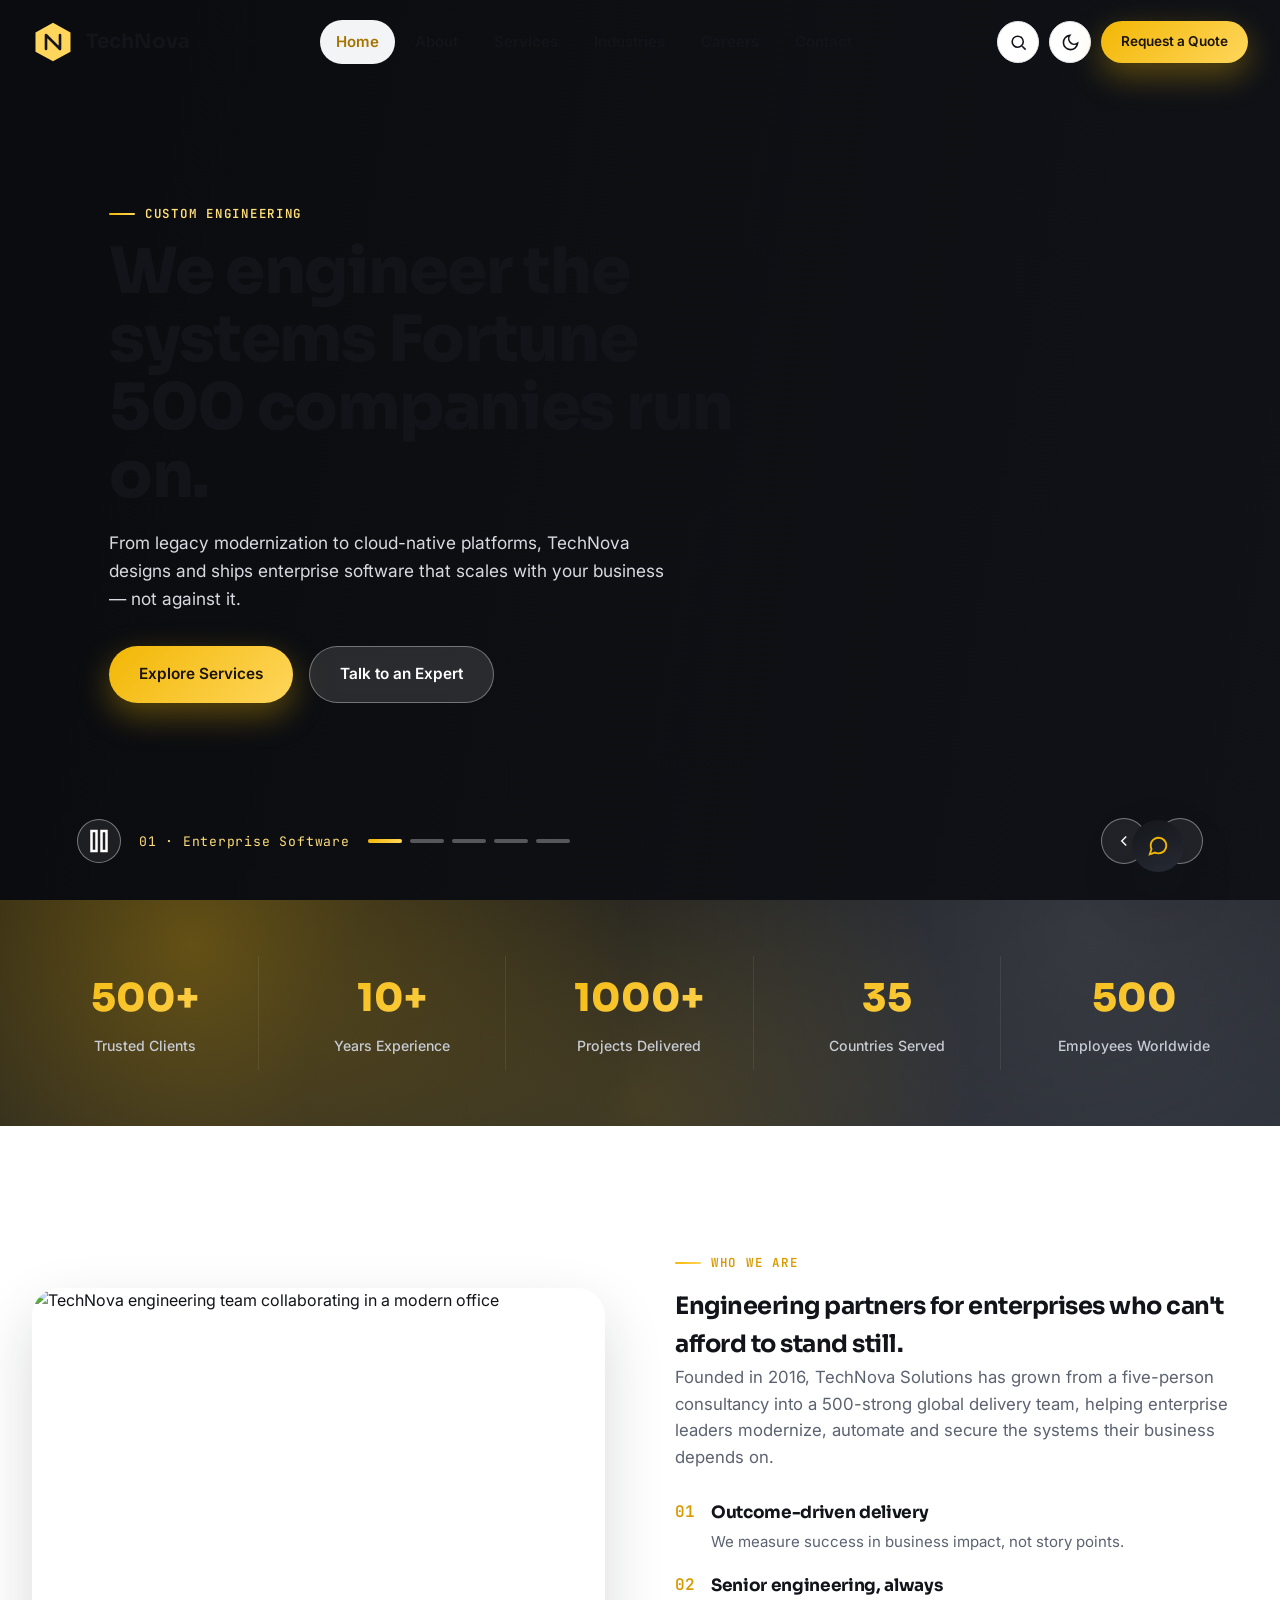
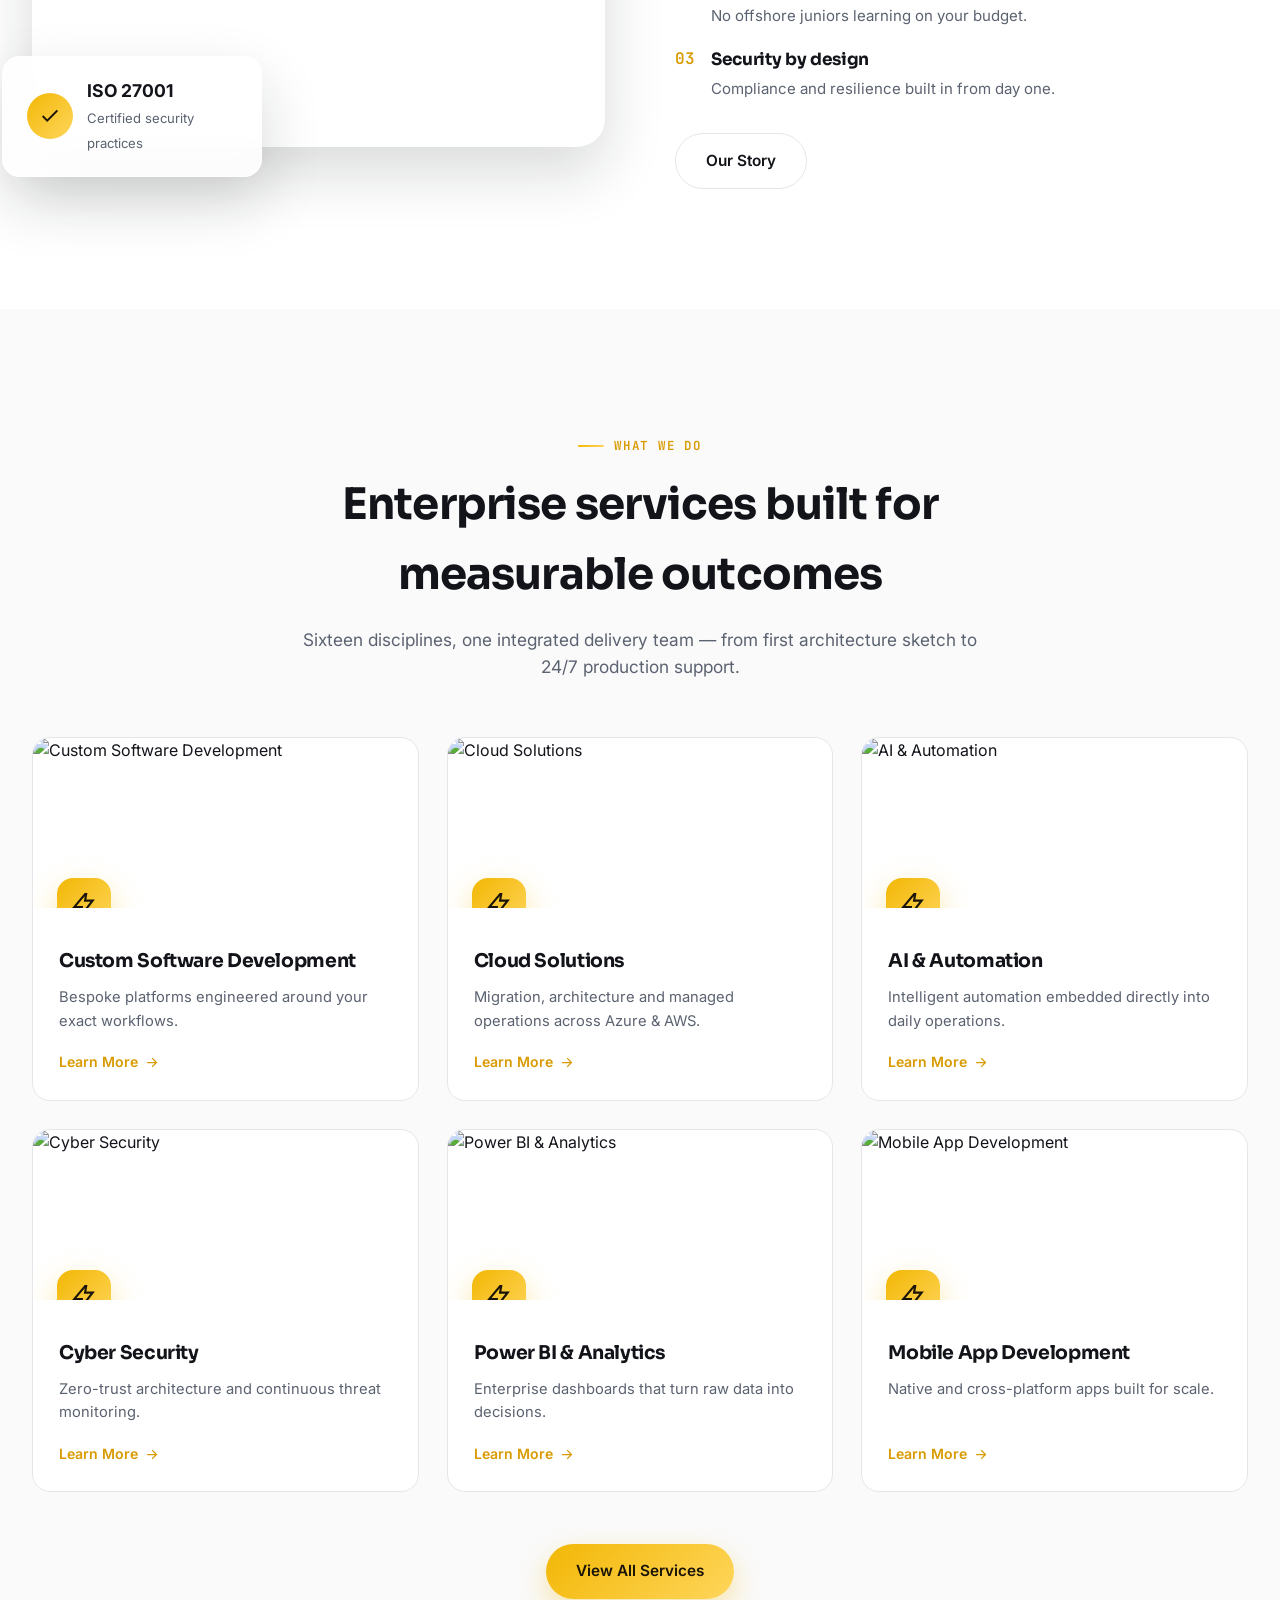
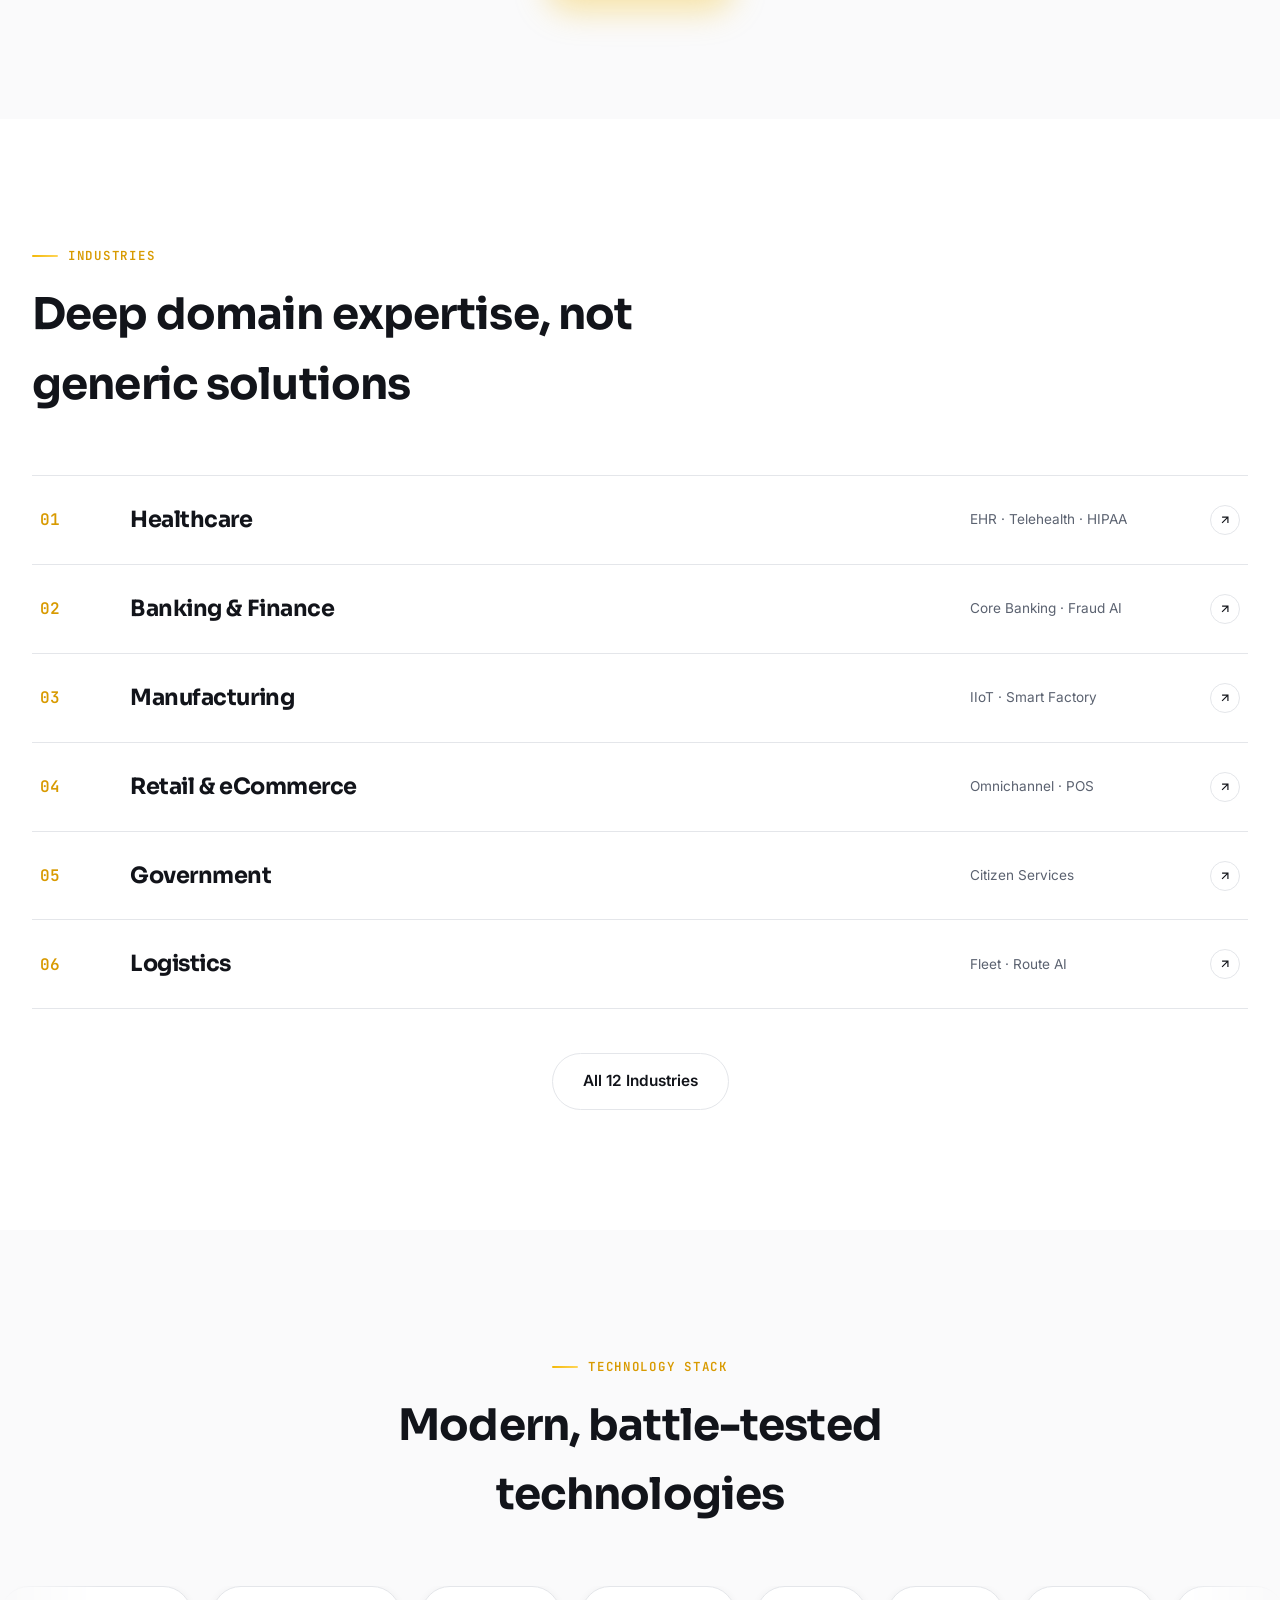
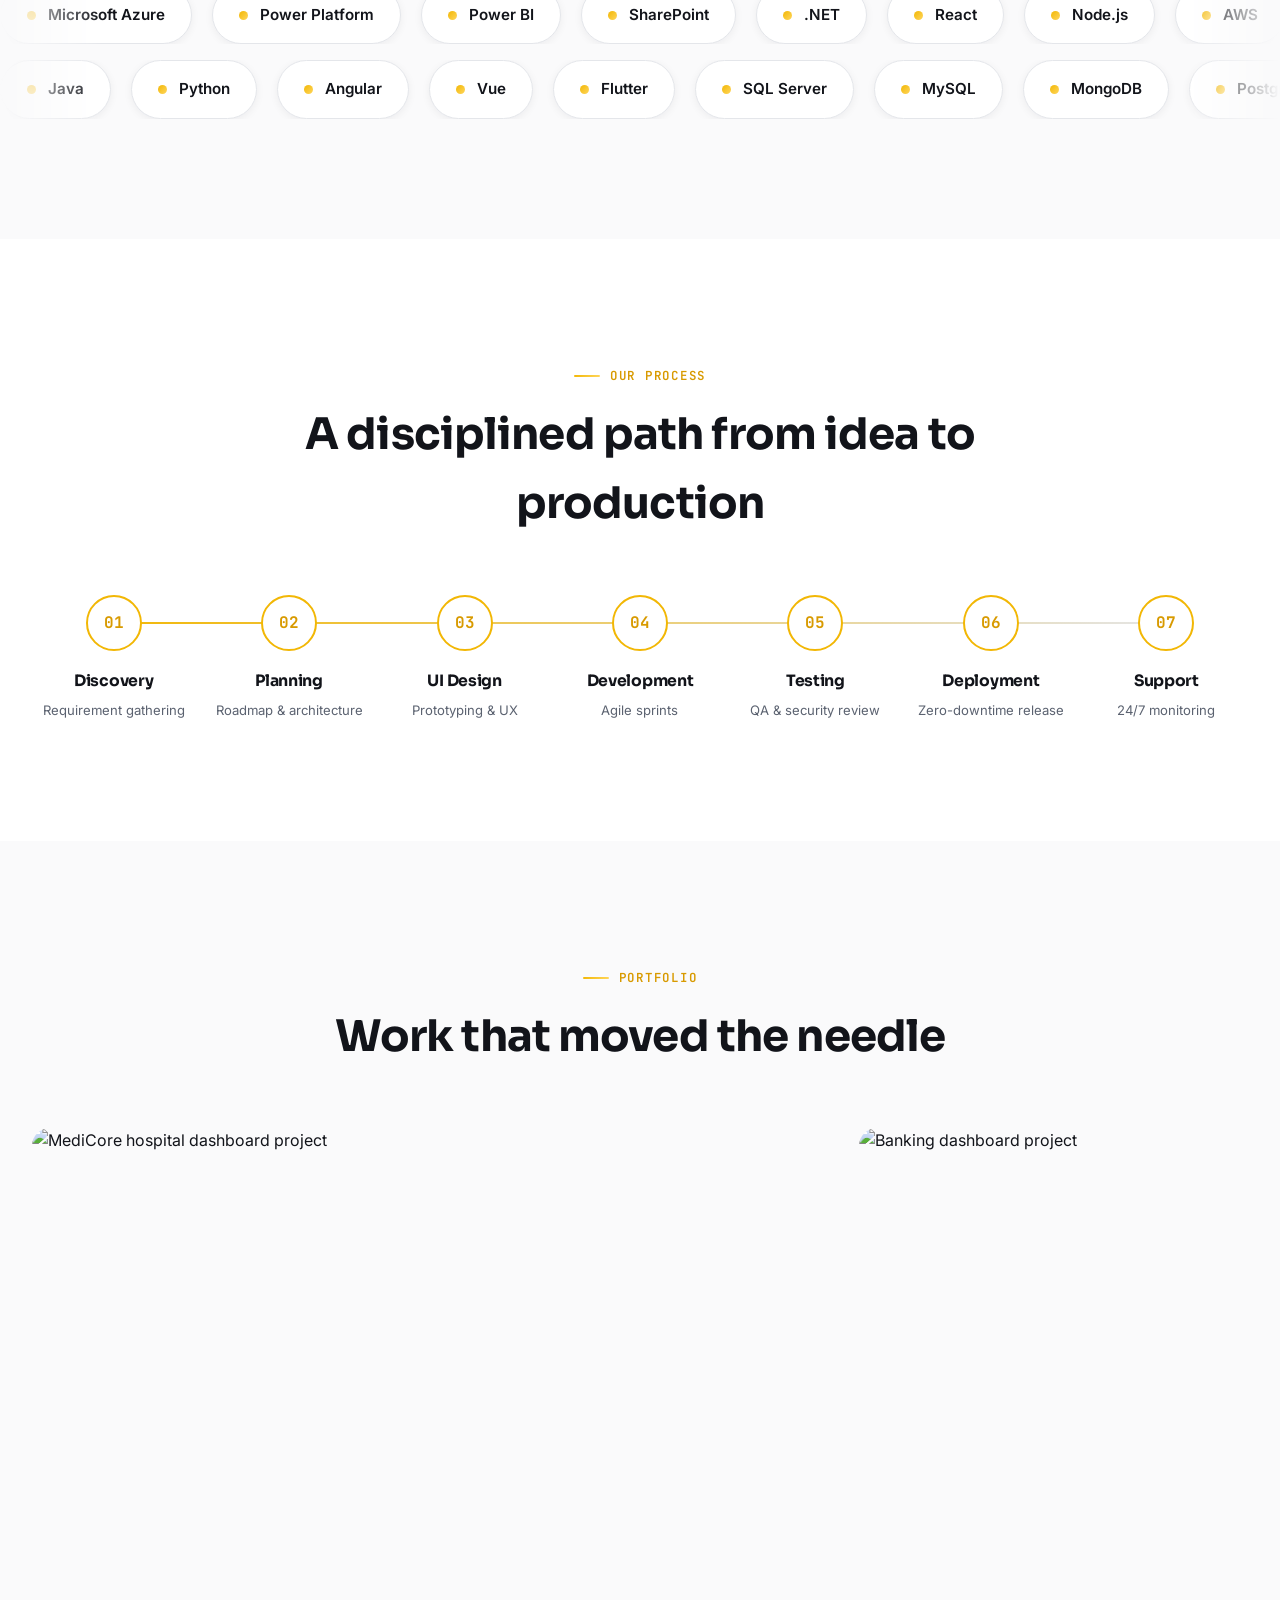
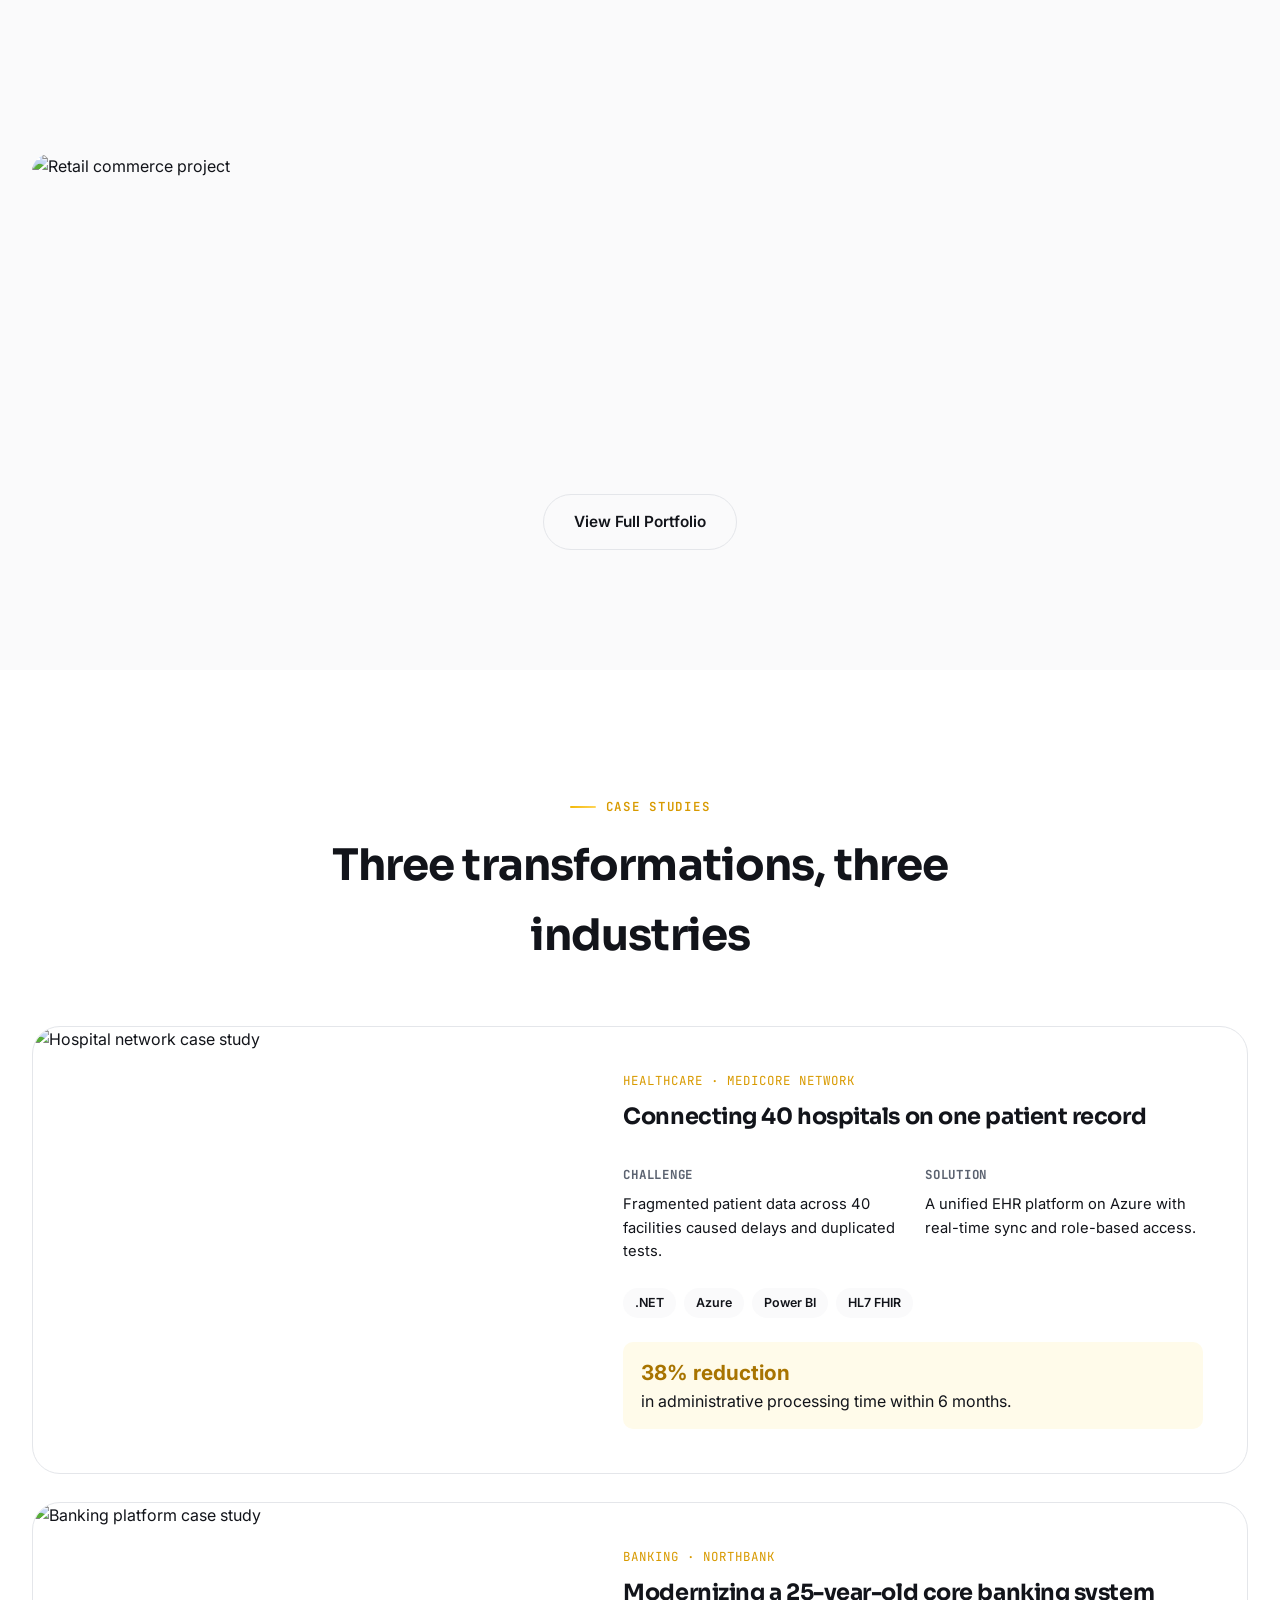
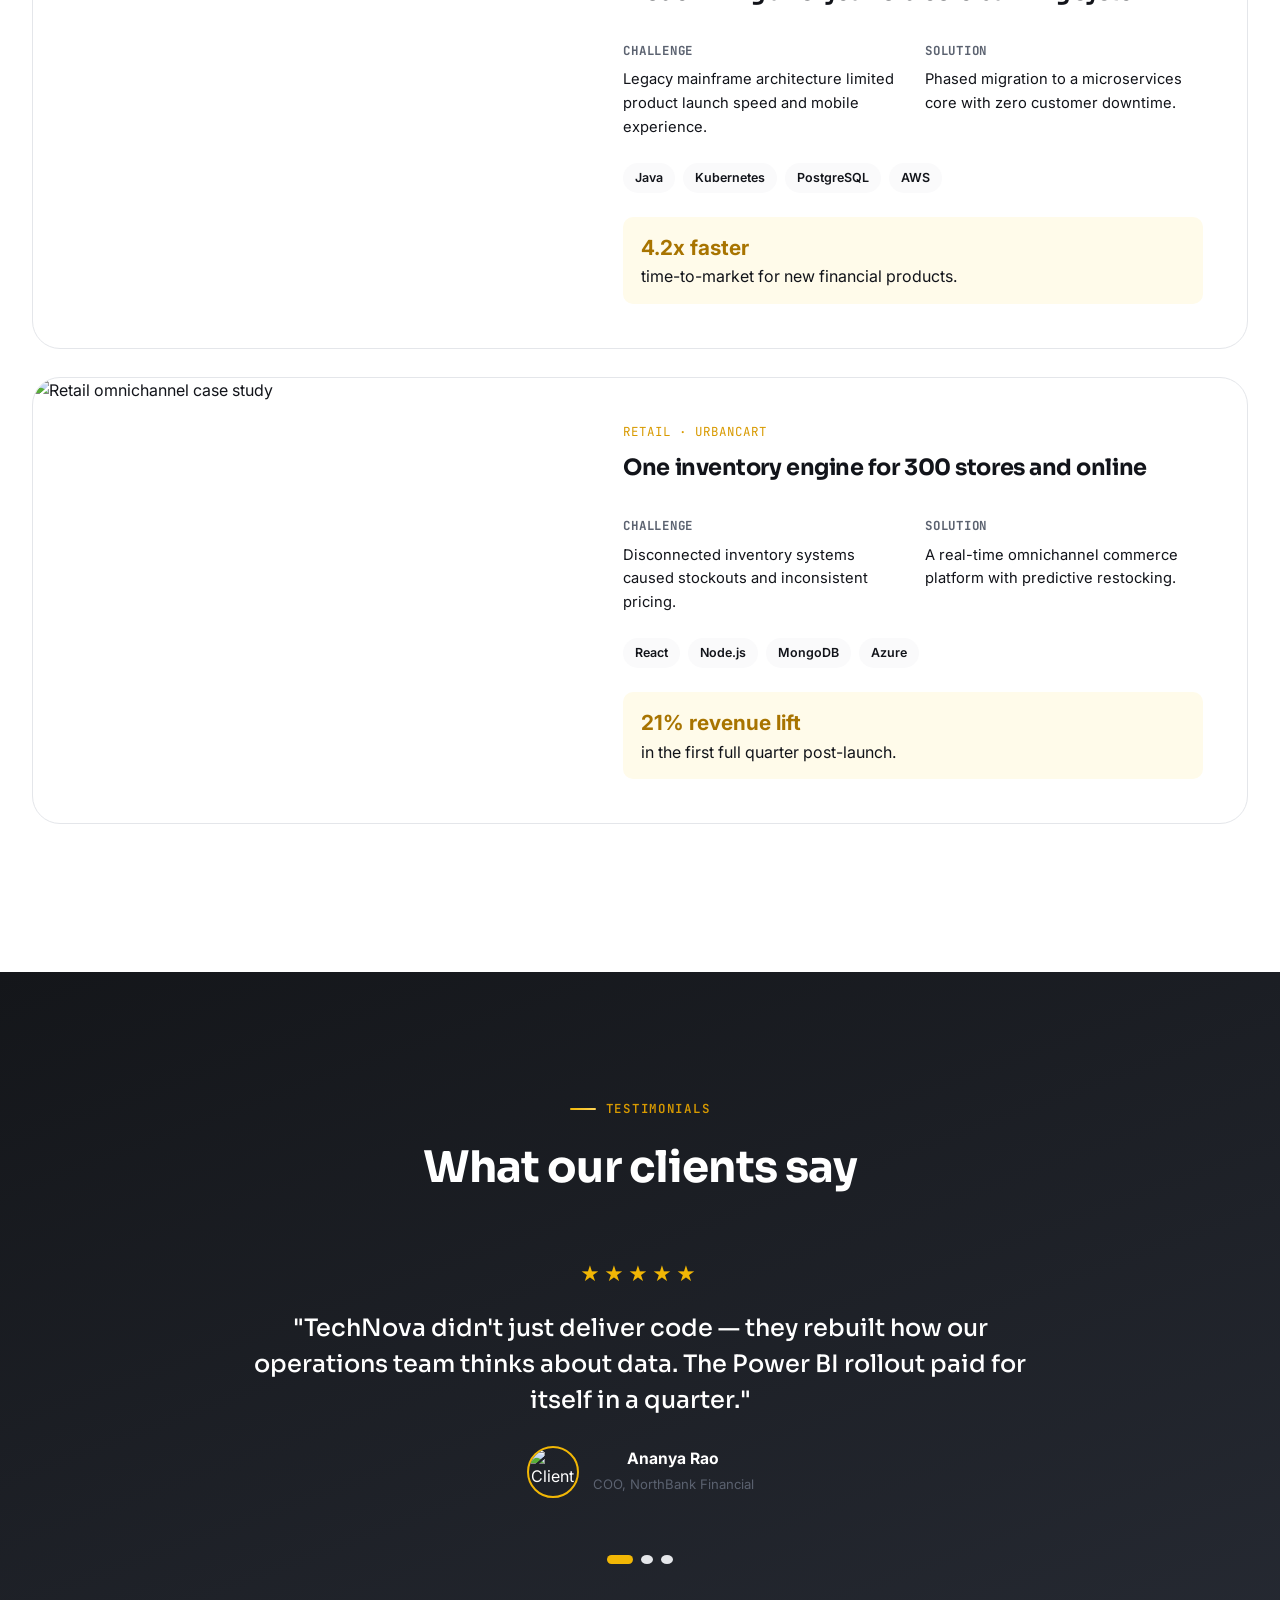
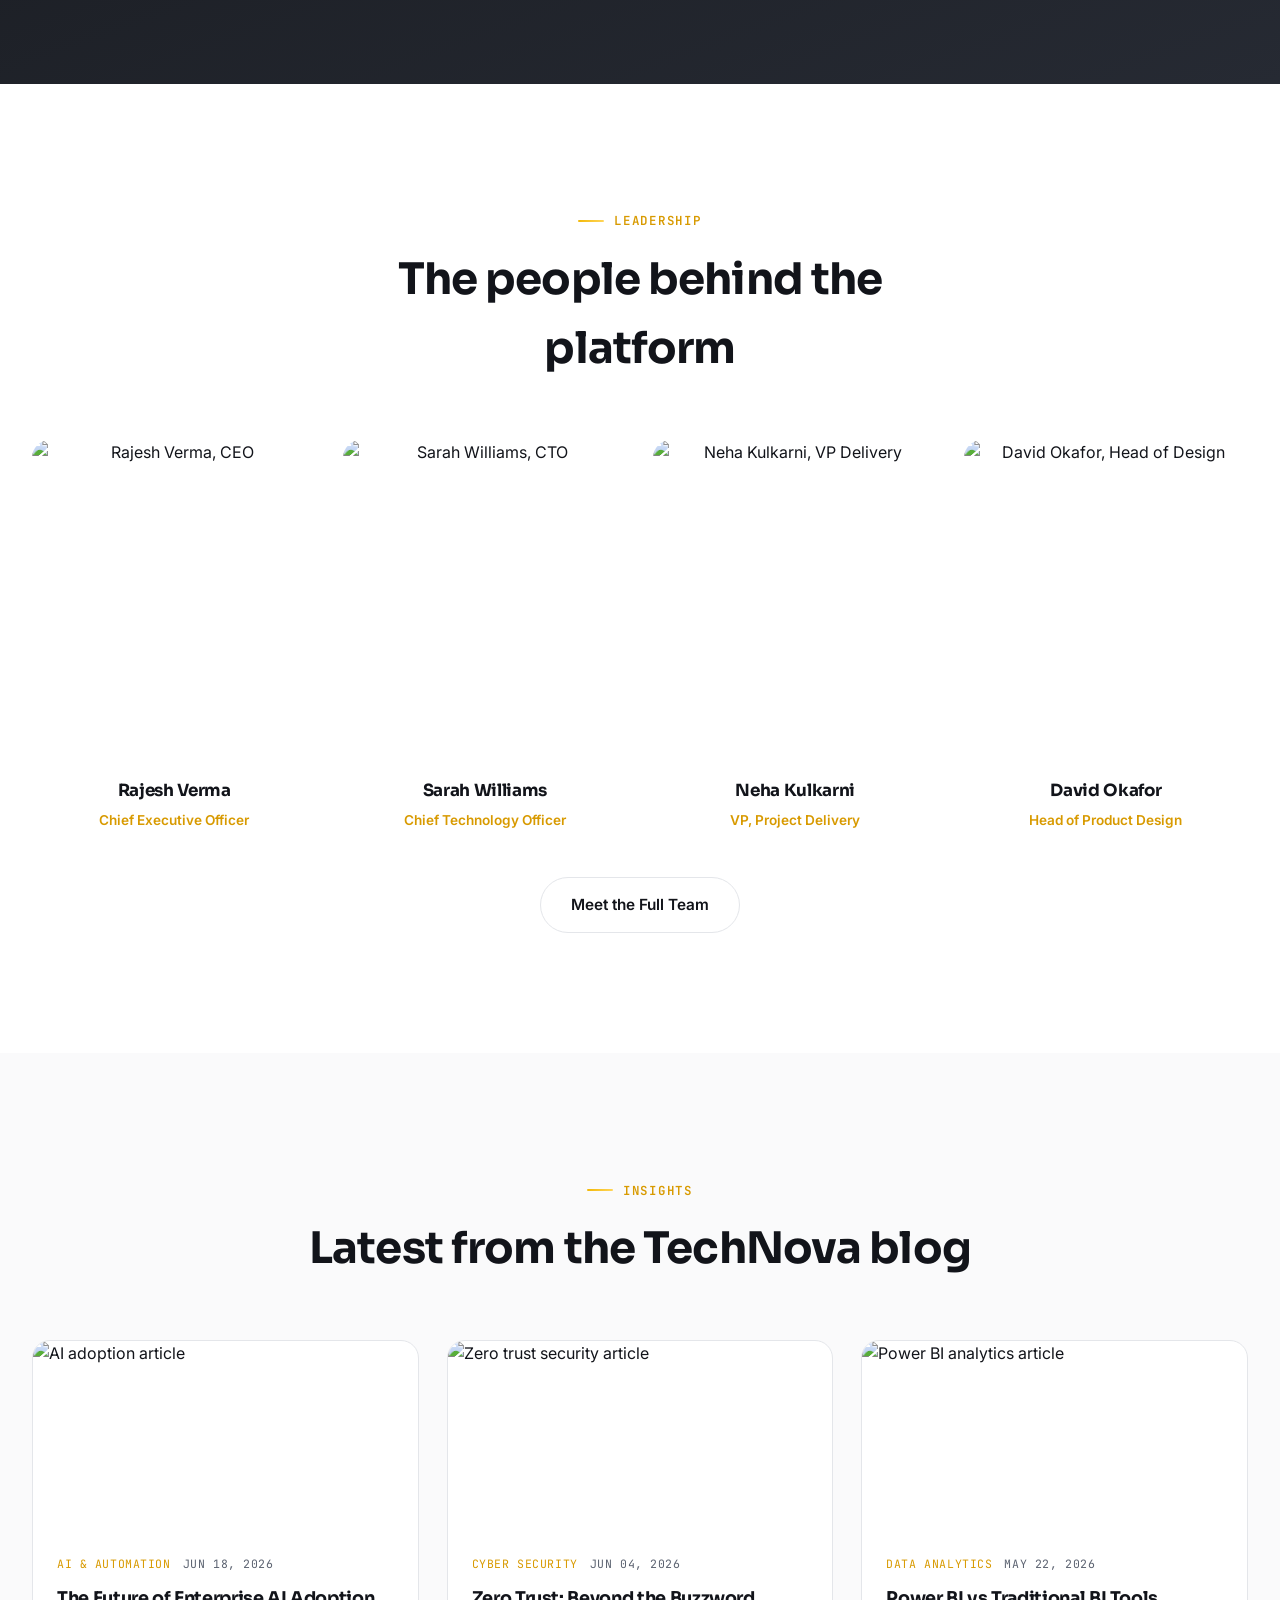
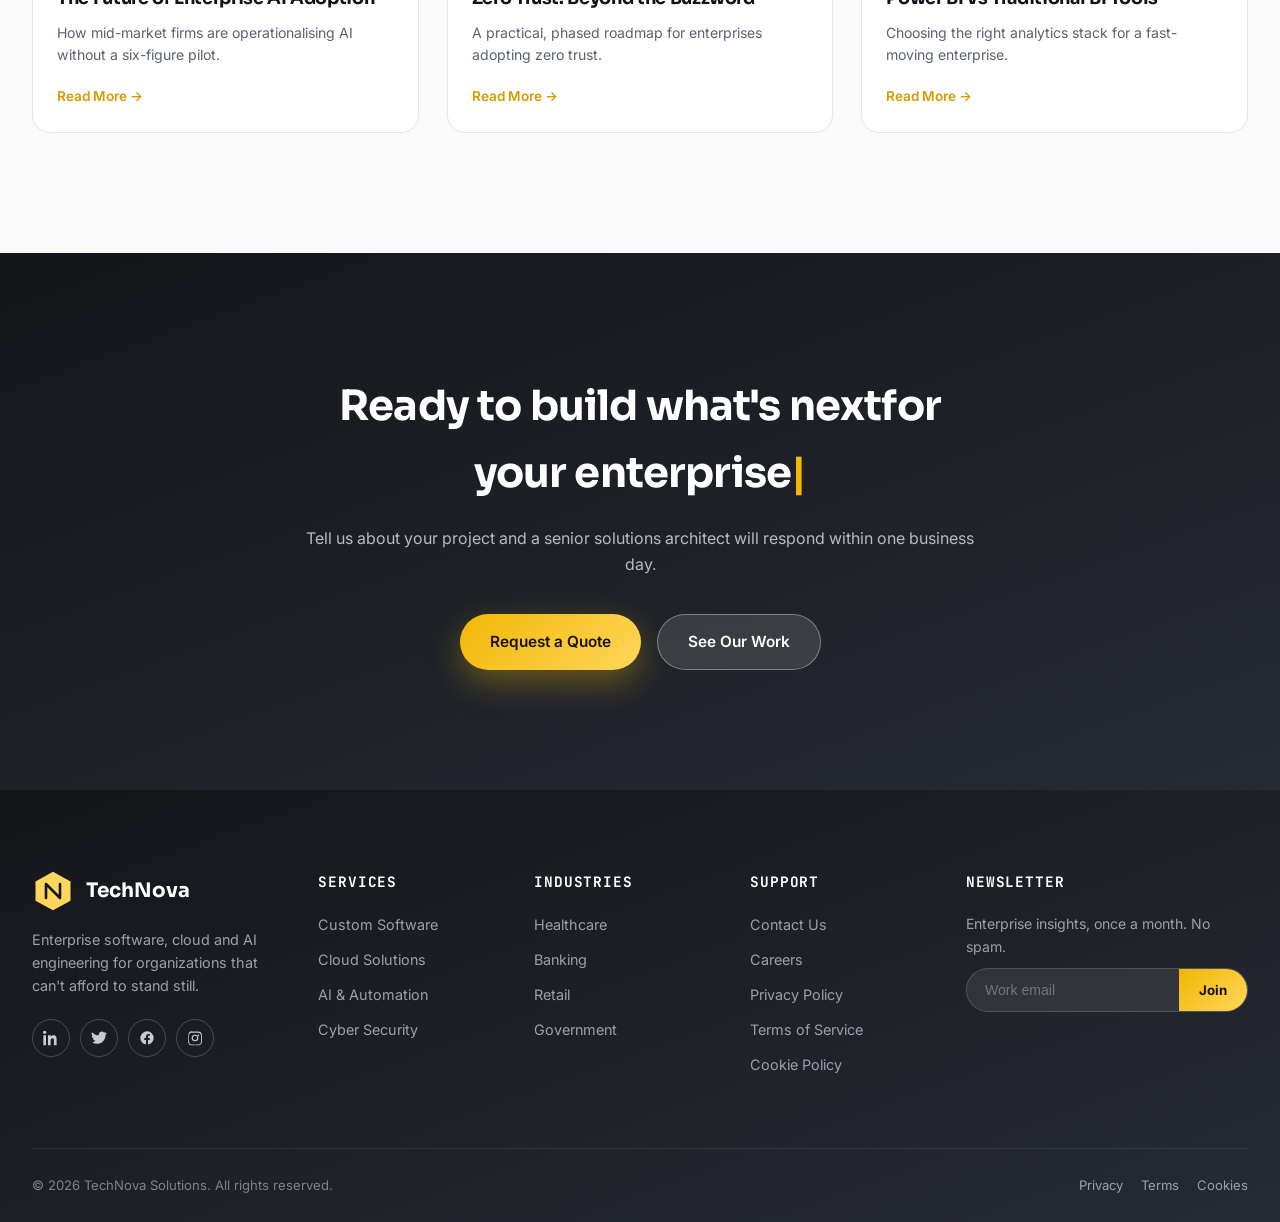
==== index.html @ 07e34298 "First Commit" ====
<!DOCTYPE html>
<html lang="en">
<head>
<meta charset="UTF-8">
<meta name="viewport" content="width=device-width, initial-scale=1.0">
<title>TechNova Solutions | Enterprise Software, Cloud &amp; AI Engineering</title>
<meta name="description" content="TechNova Solutions is a global enterprise IT partner delivering custom software, cloud, AI &amp; automation, cyber security and data analytics for Fortune 500 companies across 35 countries.">
<meta name="keywords" content="enterprise software development, cloud solutions, AI automation, cyber security, Power BI, SharePoint, TechNova Solutions">
<meta property="og:title" content="TechNova Solutions | Enterprise Software, Cloud & AI Engineering">
<meta property="og:description" content="Custom software, cloud, AI and cyber security for enterprise leaders in 35 countries.">
<meta property="og:type" content="website">
<link rel="icon" type="image/svg+xml" href="assets/favicon.svg">
<link rel="stylesheet" href="css/style.css">
</head>
<body class="is-home">

<!-- Loading Screen -->
<div id="loading-screen" aria-hidden="true">
  <svg class="loader-mark" viewBox="0 0 48 48" fill="none">
    <polygon points="24,2 44,13 44,35 24,46 4,35 4,13" stroke="#F2B705" stroke-width="2.5"/>
    <path d="M16 32V16l16 16V16" stroke="#F2B705" stroke-width="2.5" stroke-linecap="round" stroke-linejoin="round"/>
  </svg>
</div>

<div id="scroll-progress"></div>

<!-- ============ HEADER ============ -->
<header class="site-header">
  <div class="container">
    <a href="index.html" class="brand">
      <svg class="mark" viewBox="0 0 48 48" fill="none" aria-hidden="true">
        <polygon points="24,2 44,13 44,35 24,46 4,35 4,13" fill="url(#g1)"/>
        <path d="M16 32V16l16 16V16" stroke="#14161A" stroke-width="3" stroke-linecap="round" stroke-linejoin="round"/>
        <defs><linearGradient id="g1" x1="4" y1="2" x2="44" y2="46"><stop stop-color="#FFD65C"/><stop offset="1" stop-color="#F2B705"/></linearGradient></defs>
      </svg>
      <span class="word">TechNova</span>
    </a>

    <nav class="nav-main" aria-label="Primary">
      <a href="index.html">Home</a>
      <a href="about.html">About</a>
      <a href="services.html">Services</a>
      <a href="industries.html">Industries</a>
      <a href="careers.html">Careers</a>
      <a href="contact.html">Contact</a>
    </nav>

    <div class="header-actions">
      <button class="icon-btn" data-search-open aria-label="Search website">
        <svg viewBox="0 0 24 24" fill="none" stroke="currentColor" stroke-width="2"><circle cx="11" cy="11" r="7"/><path d="M21 21l-4.3-4.3"/></svg>
      </button>
      <button class="icon-btn theme-toggle" aria-label="Toggle dark mode">
        <svg viewBox="0 0 24 24" fill="none" stroke="currentColor" stroke-width="2"><path d="M21 12.8A9 9 0 1111.2 3 7 7 0 0021 12.8z"/></svg>
      </button>
      <a href="contact.html" class="btn btn-primary btn-sm">Request a Quote</a>
      <button class="icon-btn nav-toggle" aria-label="Open menu" aria-expanded="false">
        <svg viewBox="0 0 24 24" fill="none" stroke="currentColor" stroke-width="2"><path d="M4 7h16M4 12h16M4 17h16"/></svg>
      </button>
    </div>
  </div>
</header>

<!-- Search Overlay -->
<div class="search-overlay" role="dialog" aria-label="Site search">
  <div class="search-panel">
    <div class="search-input-row">
      <svg viewBox="0 0 24 24" fill="none" stroke="currentColor" stroke-width="2"><circle cx="11" cy="11" r="7"/><path d="M21 21l-4.3-4.3"/></svg>
      <input type="text" placeholder="Search services, industries, blog, careers…" aria-label="Search">
      <button class="search-close" aria-label="Close search">&times;</button>
    </div>
    <div class="search-results"></div>
  </div>
</div>

<!-- ============ HERO SLIDER ============ -->
<section class="hero-slider" aria-roledescription="carousel" aria-label="Featured highlights">

  <div class="slide active" data-bg="1" data-title="01 · Enterprise Software">
    <div class="slide-content">
      <div class="eyebrow">Custom Engineering</div>
      <h1>We engineer the systems Fortune 500 companies run on.</h1>
      <p>From legacy modernization to cloud-native platforms, TechNova designs and ships enterprise software that scales with your business — not against it.</p>
      <div class="cta-row">
        <a href="services.html" class="btn btn-primary">Explore Services</a>
        <a href="contact.html" class="btn btn-ghost-light">Talk to an Expert</a>
      </div>
    </div>
  </div>

  <div class="slide" data-bg="2" data-title="02 · Cloud &amp; Infrastructure">
    <div class="slide-content">
      <div class="eyebrow">Cloud &amp; DevOps</div>
      <h1>Cloud infrastructure built for resilience at global scale.</h1>
      <p>Azure, AWS and hybrid architectures engineered with zero-downtime deployment pipelines and 24/7 observability across 35 countries.</p>
      <div class="cta-row">
        <a href="services.html#cloud" class="btn btn-primary">Cloud Solutions</a>
        <a href="portfolio.html" class="btn btn-ghost-light">View Case Studies</a>
      </div>
    </div>
  </div>

  <div class="slide" data-bg="3" data-title="03 · AI &amp; Automation">
    <div class="slide-content">
      <div class="eyebrow">Applied Intelligence</div>
      <h1>AI that removes friction, not just adds a dashboard.</h1>
      <p>We embed machine learning and intelligent automation directly into your operating workflows — measurable ROI, not a science project.</p>
      <div class="cta-row">
        <a href="services.html#ai-automation" class="btn btn-primary">AI &amp; Automation</a>
        <a href="contact.html" class="btn btn-ghost-light">Book a Demo</a>
      </div>
    </div>
  </div>

  <div class="slide" data-bg="4" data-title="04 · Cyber Security">
    <div class="slide-content">
      <div class="eyebrow">Security &amp; Compliance</div>
      <h1>Enterprise-grade security, engineered in from day one.</h1>
      <p>Zero-trust architecture, continuous threat monitoring and compliance frameworks that satisfy the world's most regulated industries.</p>
      <div class="cta-row">
        <a href="services.html#cyber-security" class="btn btn-primary">Cyber Security</a>
        <a href="about.html" class="btn btn-ghost-light">Why TechNova</a>
      </div>
    </div>
  </div>

  <div class="slide" data-bg="5" data-title="05 · Global Delivery">
    <div class="slide-content">
      <div class="eyebrow">500+ Clients · 35 Countries</div>
      <h1>A global delivery team trusted by industry leaders.</h1>
      <p>500 specialists, 1000+ delivered projects and a decade of partnerships with the world's most demanding enterprises.</p>
      <div class="cta-row">
        <a href="careers.html" class="btn btn-primary">Join Our Team</a>
        <a href="contact.html" class="btn btn-ghost-light">Get a Quote</a>
      </div>
    </div>
  </div>

  <div class="slider-controls">
    <div class="slider-meta">
      <button class="js-playpause" aria-label="Pause slideshow" style="width:44px;height:44px;border-radius:50%;border:1.5px solid rgba(255,255,255,.4);background:rgba(255,255,255,.08);color:#fff;display:flex;align-items:center;justify-content:center;">
        <svg viewBox="0 0 24 24" fill="none" stroke="currentColor" stroke-width="2"><rect x="6" y="4" width="4" height="16"/><rect x="14" y="4" width="4" height="16"/></svg>
      </button>
      <span class="slide-title">01 · Enterprise Software</span>
      <div class="progress-dots"></div>
    </div>
    <div class="slider-btns">
      <button class="js-prev" aria-label="Previous slide"><svg viewBox="0 0 24 24" fill="none" stroke="currentColor" stroke-width="2"><path d="M15 18l-6-6 6-6"/></svg></button>
      <button class="js-next" aria-label="Next slide"><svg viewBox="0 0 24 24" fill="none" stroke="currentColor" stroke-width="2"><path d="M9 18l6-6-6-6"/></svg></button>
    </div>
  </div>
</section>

<!-- ============ STATS ============ -->
<section class="stats-strip">
  <div class="container stats-grid">
    <div class="stat"><div class="num" data-count="500" data-suffix="+">0</div><div class="lbl">Trusted Clients</div></div>
    <div class="stat"><div class="num" data-count="10" data-suffix="+">0</div><div class="lbl">Years Experience</div></div>
    <div class="stat"><div class="num" data-count="1000" data-suffix="+">0</div><div class="lbl">Projects Delivered</div></div>
    <div class="stat"><div class="num" data-count="35" data-suffix="">0</div><div class="lbl">Countries Served</div></div>
    <div class="stat"><div class="num" data-count="500" data-suffix="">0</div><div class="lbl">Employees Worldwide</div></div>
  </div>
</section>

<!-- ============ ABOUT PREVIEW (split) ============ -->
<section class="section-pad">
  <div class="container split">
    <div class="split-media reveal-zoom">
      <img src="https://images.unsplash.com/photo-1522071820081-009f0129c71c?q=80&w=1000&auto=format&fit=crop" alt="TechNova engineering team collaborating in a modern office" loading="lazy">
      <div class="floating-card">
        <div class="ico"><svg viewBox="0 0 24 24" fill="none" stroke="currentColor" stroke-width="2"><path d="M20 6L9 17l-5-5"/></svg></div>
        <div><strong>ISO 27001</strong><span>Certified security practices</span></div>
      </div>
    </div>
    <div class="reveal">
      <div class="eyebrow">Who We Are</div>
      <h2>Engineering partners for enterprises who can't afford to stand still.</h2>
      <p style="color:var(--text-muted);font-size:1.05rem;">Founded in 2016, TechNova Solutions has grown from a five-person consultancy into a 500-strong global delivery team, helping enterprise leaders modernize, automate and secure the systems their business depends on.</p>
      <div class="value-list">
        <div class="value-item"><span class="num">01</span><div><h4>Outcome-driven delivery</h4><p>We measure success in business impact, not story points.</p></div></div>
        <div class="value-item"><span class="num">02</span><div><h4>Senior engineering, always</h4><p>No offshore juniors learning on your budget.</p></div></div>
        <div class="value-item"><span class="num">03</span><div><h4>Security by design</h4><p>Compliance and resilience built in from day one.</p></div></div>
      </div>
      <a href="about.html" class="btn btn-outline" style="margin-top:32px;">Our Story</a>
    </div>
  </div>
</section>

<!-- ============ SERVICES ============ -->
<section class="section-pad bg-surface">
  <div class="container">
    <div class="section-head center">
      <div class="eyebrow">What We Do</div>
      <h2>Enterprise services built for measurable outcomes</h2>
      <p>Sixteen disciplines, one integrated delivery team — from first architecture sketch to 24/7 production support.</p>
    </div>
    <div class="services-grid stagger" id="services-preview">
      <!-- Cards injected identically to services.html subset -->
    </div>
    <div style="text-align:center;margin-top:52px;">
      <a href="services.html" class="btn btn-primary">View All Services</a>
    </div>
  </div>
</section>

<!-- ============ INDUSTRIES (accordion rows) ============ -->
<section class="section-pad">
  <div class="container">
    <div class="section-head">
      <div class="eyebrow">Industries</div>
      <h2>Deep domain expertise, not generic solutions</h2>
    </div>
    <div class="industry-list">
      <div class="industry-row"><span class="idx">01</span><h3>Healthcare</h3><span class="tags">EHR · Telehealth · HIPAA</span><span class="arrow"><svg viewBox="0 0 24 24" fill="none" stroke="currentColor" stroke-width="2"><path d="M7 17L17 7M7 7h10v10"/></svg></span></div>
      <div class="industry-row"><span class="idx">02</span><h3>Banking &amp; Finance</h3><span class="tags">Core Banking · Fraud AI</span><span class="arrow"><svg viewBox="0 0 24 24" fill="none" stroke="currentColor" stroke-width="2"><path d="M7 17L17 7M7 7h10v10"/></svg></span></div>
      <div class="industry-row"><span class="idx">03</span><h3>Manufacturing</h3><span class="tags">IIoT · Smart Factory</span><span class="arrow"><svg viewBox="0 0 24 24" fill="none" stroke="currentColor" stroke-width="2"><path d="M7 17L17 7M7 7h10v10"/></svg></span></div>
      <div class="industry-row"><span class="idx">04</span><h3>Retail &amp; eCommerce</h3><span class="tags">Omnichannel · POS</span><span class="arrow"><svg viewBox="0 0 24 24" fill="none" stroke="currentColor" stroke-width="2"><path d="M7 17L17 7M7 7h10v10"/></svg></span></div>
      <div class="industry-row"><span class="idx">05</span><h3>Government</h3><span class="tags">Citizen Services</span><span class="arrow"><svg viewBox="0 0 24 24" fill="none" stroke="currentColor" stroke-width="2"><path d="M7 17L17 7M7 7h10v10"/></svg></span></div>
      <div class="industry-row"><span class="idx">06</span><h3>Logistics</h3><span class="tags">Fleet · Route AI</span><span class="arrow"><svg viewBox="0 0 24 24" fill="none" stroke="currentColor" stroke-width="2"><path d="M7 17L17 7M7 7h10v10"/></svg></span></div>
    </div>
    <div style="text-align:center;margin-top:44px;"><a href="industries.html" class="btn btn-outline">All 12 Industries</a></div>
  </div>
</section>

<!-- ============ TECHNOLOGIES marquee ============ -->
<section class="section-pad bg-surface">
  <div class="container">
    <div class="section-head center">
      <div class="eyebrow">Technology Stack</div>
      <h2>Modern, battle-tested technologies</h2>
    </div>
  </div>
  <div class="tech-marquee-wrap" style="margin-bottom:16px;">
    <div class="tech-marquee">
      <span class="tech-chip"><span class="dot"></span>Microsoft Azure</span>
      <span class="tech-chip"><span class="dot"></span>Power Platform</span>
      <span class="tech-chip"><span class="dot"></span>Power BI</span>
      <span class="tech-chip"><span class="dot"></span>SharePoint</span>
      <span class="tech-chip"><span class="dot"></span>.NET</span>
      <span class="tech-chip"><span class="dot"></span>React</span>
      <span class="tech-chip"><span class="dot"></span>Node.js</span>
      <span class="tech-chip"><span class="dot"></span>AWS</span>
      <span class="tech-chip"><span class="dot"></span>Docker</span>
      <span class="tech-chip"><span class="dot"></span>Kubernetes</span>
      <!-- duplicate for seamless loop -->
      <span class="tech-chip"><span class="dot"></span>Microsoft Azure</span>
      <span class="tech-chip"><span class="dot"></span>Power Platform</span>
      <span class="tech-chip"><span class="dot"></span>Power BI</span>
      <span class="tech-chip"><span class="dot"></span>SharePoint</span>
      <span class="tech-chip"><span class="dot"></span>.NET</span>
      <span class="tech-chip"><span class="dot"></span>React</span>
      <span class="tech-chip"><span class="dot"></span>Node.js</span>
      <span class="tech-chip"><span class="dot"></span>AWS</span>
      <span class="tech-chip"><span class="dot"></span>Docker</span>
      <span class="tech-chip"><span class="dot"></span>Kubernetes</span>
    </div>
  </div>
  <div class="tech-marquee-wrap">
    <div class="tech-marquee rev">
      <span class="tech-chip"><span class="dot"></span>Java</span>
      <span class="tech-chip"><span class="dot"></span>Python</span>
      <span class="tech-chip"><span class="dot"></span>Angular</span>
      <span class="tech-chip"><span class="dot"></span>Vue</span>
      <span class="tech-chip"><span class="dot"></span>Flutter</span>
      <span class="tech-chip"><span class="dot"></span>SQL Server</span>
      <span class="tech-chip"><span class="dot"></span>MySQL</span>
      <span class="tech-chip"><span class="dot"></span>MongoDB</span>
      <span class="tech-chip"><span class="dot"></span>PostgreSQL</span>
      <span class="tech-chip"><span class="dot"></span>Java</span>
      <span class="tech-chip"><span class="dot"></span>Python</span>
      <span class="tech-chip"><span class="dot"></span>Angular</span>
      <span class="tech-chip"><span class="dot"></span>Vue</span>
      <span class="tech-chip"><span class="dot"></span>Flutter</span>
      <span class="tech-chip"><span class="dot"></span>SQL Server</span>
      <span class="tech-chip"><span class="dot"></span>MySQL</span>
      <span class="tech-chip"><span class="dot"></span>MongoDB</span>
      <span class="tech-chip"><span class="dot"></span>PostgreSQL</span>
    </div>
  </div>
</section>

<!-- ============ PROCESS ============ -->
<section class="section-pad">
  <div class="container">
    <div class="section-head center">
      <div class="eyebrow">Our Process</div>
      <h2>A disciplined path from idea to production</h2>
    </div>
    <div class="process-track">
      <div class="process-step"><div class="circle">01</div><h4>Discovery</h4><p>Requirement gathering</p></div>
      <div class="process-step"><div class="circle">02</div><h4>Planning</h4><p>Roadmap &amp; architecture</p></div>
      <div class="process-step"><div class="circle">03</div><h4>UI Design</h4><p>Prototyping &amp; UX</p></div>
      <div class="process-step"><div class="circle">04</div><h4>Development</h4><p>Agile sprints</p></div>
      <div class="process-step"><div class="circle">05</div><h4>Testing</h4><p>QA &amp; security review</p></div>
      <div class="process-step"><div class="circle">06</div><h4>Deployment</h4><p>Zero-downtime release</p></div>
      <div class="process-step"><div class="circle">07</div><h4>Support</h4><p>24/7 monitoring</p></div>
    </div>
  </div>
</section>

<!-- ============ PORTFOLIO PREVIEW ============ -->
<section class="section-pad bg-surface">
  <div class="container">
    <div class="section-head center">
      <div class="eyebrow">Portfolio</div>
      <h2>Work that moved the needle</h2>
    </div>
    <div class="portfolio-grid">
      <div class="p-item wide" data-cat="Healthcare" data-title="MediCore Hospital Network" data-desc="Unified patient records platform across 40 facilities, cutting admin time by 38%.">
        <img src="https://images.unsplash.com/photo-1576091160399-112ba8d25d1d?q=80&w=1200&auto=format&fit=crop" alt="MediCore hospital dashboard project" loading="lazy">
        <div class="overlay"><span class="cat">Healthcare</span><h4>MediCore Hospital Network</h4></div>
      </div>
      <div class="p-item" data-cat="Banking" data-title="NorthBank Core Modernization" data-desc="Legacy core banking migration to a resilient cloud-native platform.">
        <img src="https://images.unsplash.com/photo-1591696205602-2f950c417cb9?q=80&w=800&auto=format&fit=crop" alt="Banking dashboard project" loading="lazy">
        <div class="overlay"><span class="cat">Banking</span><h4>NorthBank Modernization</h4></div>
      </div>
      <div class="p-item" data-cat="Retail" data-title="UrbanCart Omnichannel Platform" data-desc="Unified commerce engine across web, app and 300 retail stores.">
        <img src="https://images.unsplash.com/photo-1556742049-0cfed4f6a45d?q=80&w=800&auto=format&fit=crop" alt="Retail commerce project" loading="lazy">
        <div class="overlay"><span class="cat">Retail</span><h4>UrbanCart Platform</h4></div>
      </div>
    </div>
    <div style="text-align:center;margin-top:48px;"><a href="portfolio.html" class="btn btn-outline">View Full Portfolio</a></div>
  </div>
</section>

<!-- ============ CASE STUDIES ============ -->
<section class="section-pad">
  <div class="container">
    <div class="section-head center">
      <div class="eyebrow">Case Studies</div>
      <h2>Three transformations, three industries</h2>
    </div>

    <div class="case-study reveal">
      <div class="img"><img src="https://images.unsplash.com/photo-1576091160550-2173dba999ef?q=80&w=900&auto=format&fit=crop" alt="Hospital network case study" loading="lazy"></div>
      <div class="content">
        <div class="full"><div class="client">Healthcare · MediCore Network</div><h3>Connecting 40 hospitals on one patient record</h3></div>
        <div class="block"><h5>Challenge</h5><p>Fragmented patient data across 40 facilities caused delays and duplicated tests.</p></div>
        <div class="block"><h5>Solution</h5><p>A unified EHR platform on Azure with real-time sync and role-based access.</p></div>
        <div class="block full tech-tags"><span>.NET</span><span>Azure</span><span>Power BI</span><span>HL7 FHIR</span></div>
        <div class="block full result"><strong>38% reduction</strong>in administrative processing time within 6 months.</div>
      </div>
    </div>

    <div class="case-study reveal">
      <div class="img"><img src="https://images.unsplash.com/photo-1454165804606-c3d57bc86b40?q=80&w=900&auto=format&fit=crop" alt="Banking platform case study" loading="lazy"></div>
      <div class="content">
        <div class="full"><div class="client">Banking · NorthBank</div><h3>Modernizing a 25-year-old core banking system</h3></div>
        <div class="block"><h5>Challenge</h5><p>Legacy mainframe architecture limited product launch speed and mobile experience.</p></div>
        <div class="block"><h5>Solution</h5><p>Phased migration to a microservices core with zero customer downtime.</p></div>
        <div class="block full tech-tags"><span>Java</span><span>Kubernetes</span><span>PostgreSQL</span><span>AWS</span></div>
        <div class="block full result"><strong>4.2x faster</strong>time-to-market for new financial products.</div>
      </div>
    </div>

    <div class="case-study reveal">
      <div class="img"><img src="https://images.unsplash.com/photo-1441986300917-64674bd600d8?q=80&w=900&auto=format&fit=crop" alt="Retail omnichannel case study" loading="lazy"></div>
      <div class="content">
        <div class="full"><div class="client">Retail · UrbanCart</div><h3>One inventory engine for 300 stores and online</h3></div>
        <div class="block"><h5>Challenge</h5><p>Disconnected inventory systems caused stockouts and inconsistent pricing.</p></div>
        <div class="block"><h5>Solution</h5><p>A real-time omnichannel commerce platform with predictive restocking.</p></div>
        <div class="block full tech-tags"><span>React</span><span>Node.js</span><span>MongoDB</span><span>Azure</span></div>
        <div class="block full result"><strong>21% revenue lift</strong>in the first full quarter post-launch.</div>
      </div>
    </div>
  </div>
</section>

<!-- ============ TESTIMONIALS ============ -->
<section class="section-pad bg-dark">
  <div class="container">
    <div class="section-head center"><div class="eyebrow">Testimonials</div><h2>What our clients say</h2></div>
    <div class="testi-slider">
      <div class="testi-slide active">
        <div class="testi-stars">★★★★★</div>
        <p>"TechNova didn't just deliver code — they rebuilt how our operations team thinks about data. The Power BI rollout paid for itself in a quarter."</p>
        <div class="testi-profile">
          <img src="https://images.unsplash.com/photo-1560250097-0b93528c311a?q=80&w=200&auto=format&fit=crop" alt="Client portrait" loading="lazy">
          <div><strong>Ananya Rao</strong><span>COO, NorthBank Financial</span></div>
        </div>
      </div>
      <div class="testi-slide">
        <div class="testi-stars">★★★★★</div>
        <p>"The migration was flawless — zero downtime across 40 hospital sites. Their engineers understood healthcare compliance better than our own vendors."</p>
        <div class="testi-profile">
          <img src="https://images.unsplash.com/photo-1573497019940-1c28c88b4f3e?q=80&w=200&auto=format&fit=crop" alt="Client portrait" loading="lazy">
          <div><strong>Dr. Michael Chen</strong><span>CIO, MediCore Health Network</span></div>
        </div>
      </div>
      <div class="testi-slide">
        <div class="testi-stars">★★★★★</div>
        <p>"Revenue grew 21% the quarter after launch. TechNova's team felt like an extension of ours, not an outsourced vendor."</p>
        <div class="testi-profile">
          <img src="https://images.unsplash.com/photo-1519085360753-af0119f7cbe7?q=80&w=200&auto=format&fit=crop" alt="Client portrait" loading="lazy">
          <div><strong>Priya Menon</strong><span>VP Digital, UrbanCart Retail</span></div>
        </div>
      </div>
    </div>
    <div class="testi-dots"></div>
  </div>
</section>

<!-- ============ TEAM ============ -->
<section class="section-pad">
  <div class="container">
    <div class="section-head center"><div class="eyebrow">Leadership</div><h2>The people behind the platform</h2></div>
    <div class="team-grid">
      <div class="team-card">
        <div class="team-photo"><img src="https://images.unsplash.com/photo-1560250097-0b93528c311a?q=80&w=500&auto=format&fit=crop" alt="Rajesh Verma, CEO" loading="lazy"><a href="#" class="li" aria-label="LinkedIn"><svg viewBox="0 0 24 24" fill="currentColor"><path d="M4.98 3.5C4.98 4.88 3.87 6 2.5 6S0 4.88 0 3.5 1.12 1 2.5 1s2.48 1.12 2.48 2.5zM.5 8h4V23h-4V8zm7.5 0h3.8v2.05h.05c.53-1 1.83-2.05 3.77-2.05 4.03 0 4.78 2.65 4.78 6.1V23h-4v-6.9c0-1.65-.03-3.77-2.3-3.77-2.3 0-2.65 1.8-2.65 3.65V23h-4V8z"/></svg></a></div>
        <h4>Rajesh Verma</h4><span>Chief Executive Officer</span>
      </div>
      <div class="team-card">
        <div class="team-photo"><img src="https://images.unsplash.com/photo-1573497019940-1c28c88b4f3e?q=80&w=500&auto=format&fit=crop" alt="Sarah Williams, CTO" loading="lazy"><a href="#" class="li" aria-label="LinkedIn"><svg viewBox="0 0 24 24" fill="currentColor"><path d="M4.98 3.5C4.98 4.88 3.87 6 2.5 6S0 4.88 0 3.5 1.12 1 2.5 1s2.48 1.12 2.48 2.5zM.5 8h4V23h-4V8zm7.5 0h3.8v2.05h.05c.53-1 1.83-2.05 3.77-2.05 4.03 0 4.78 2.65 4.78 6.1V23h-4v-6.9c0-1.65-.03-3.77-2.3-3.77-2.3 0-2.65 1.8-2.65 3.65V23h-4V8z"/></svg></a></div>
        <h4>Sarah Williams</h4><span>Chief Technology Officer</span>
      </div>
      <div class="team-card">
        <div class="team-photo"><img src="https://images.unsplash.com/photo-1519085360753-af0119f7cbe7?q=80&w=500&auto=format&fit=crop" alt="Neha Kulkarni, VP Delivery" loading="lazy"><a href="#" class="li" aria-label="LinkedIn"><svg viewBox="0 0 24 24" fill="currentColor"><path d="M4.98 3.5C4.98 4.88 3.87 6 2.5 6S0 4.88 0 3.5 1.12 1 2.5 1s2.48 1.12 2.48 2.5zM.5 8h4V23h-4V8zm7.5 0h3.8v2.05h.05c.53-1 1.83-2.05 3.77-2.05 4.03 0 4.78 2.65 4.78 6.1V23h-4v-6.9c0-1.65-.03-3.77-2.3-3.77-2.3 0-2.65 1.8-2.65 3.65V23h-4V8z"/></svg></a></div>
        <h4>Neha Kulkarni</h4><span>VP, Project Delivery</span>
      </div>
      <div class="team-card">
        <div class="team-photo"><img src="https://images.unsplash.com/photo-1519244703995-f4e0f30006d5?q=80&w=500&auto=format&fit=crop" alt="David Okafor, Head of Design" loading="lazy"><a href="#" class="li" aria-label="LinkedIn"><svg viewBox="0 0 24 24" fill="currentColor"><path d="M4.98 3.5C4.98 4.88 3.87 6 2.5 6S0 4.88 0 3.5 1.12 1 2.5 1s2.48 1.12 2.48 2.5zM.5 8h4V23h-4V8zm7.5 0h3.8v2.05h.05c.53-1 1.83-2.05 3.77-2.05 4.03 0 4.78 2.65 4.78 6.1V23h-4v-6.9c0-1.65-.03-3.77-2.3-3.77-2.3 0-2.65 1.8-2.65 3.65V23h-4V8z"/></svg></a></div>
        <h4>David Okafor</h4><span>Head of Product Design</span>
      </div>
    </div>
    <div style="text-align:center;margin-top:44px;"><a href="about.html#team" class="btn btn-outline">Meet the Full Team</a></div>
  </div>
</section>

<!-- ============ BLOG ============ -->
<section class="section-pad bg-surface">
  <div class="container">
    <div class="section-head center"><div class="eyebrow">Insights</div><h2>Latest from the TechNova blog</h2></div>
    <div class="blog-grid">
      <a class="blog-card" href="blog.html#ai-adoption">
        <div class="thumb"><img src="https://images.unsplash.com/photo-1620712943543-bcc4688e7485?q=80&w=700&auto=format&fit=crop" alt="AI adoption article" loading="lazy"></div>
        <div class="body"><div class="meta"><span class="cat">AI &amp; Automation</span><span>Jun 18, 2026</span></div><h3>The Future of Enterprise AI Adoption</h3><p>How mid-market firms are operationalising AI without a six-figure pilot.</p><span class="read">Read More →</span></div>
      </a>
      <a class="blog-card" href="blog.html#zero-trust">
        <div class="thumb"><img src="https://images.unsplash.com/photo-1550751827-4bd374c3f58b?q=80&w=700&auto=format&fit=crop" alt="Zero trust security article" loading="lazy"></div>
        <div class="body"><div class="meta"><span class="cat">Cyber Security</span><span>Jun 04, 2026</span></div><h3>Zero Trust: Beyond the Buzzword</h3><p>A practical, phased roadmap for enterprises adopting zero trust.</p><span class="read">Read More →</span></div>
      </a>
      <a class="blog-card" href="blog.html#power-bi-guide">
        <div class="thumb"><img src="https://images.unsplash.com/photo-1551288049-bebda4e38f71?q=80&w=700&auto=format&fit=crop" alt="Power BI analytics article" loading="lazy"></div>
        <div class="body"><div class="meta"><span class="cat">Data Analytics</span><span>May 22, 2026</span></div><h3>Power BI vs Traditional BI Tools</h3><p>Choosing the right analytics stack for a fast-moving enterprise.</p><span class="read">Read More →</span></div>
      </a>
    </div>
  </div>
</section>

<!-- ============ CTA BANNER ============ -->
<section class="section-pad bg-dark" style="text-align:center;">
  <div class="container" style="max-width:760px;">
    <h2 style="font-size:clamp(1.8rem,3.4vw,2.6rem);margin-bottom:20px;">Ready to build what's next<span class="typing" data-words='["for your enterprise?","for your customers?","for your team?"]'></span></h2>
    <p style="color:#B7BBC3;margin-bottom:36px;">Tell us about your project and a senior solutions architect will respond within one business day.</p>
    <div style="display:flex;gap:16px;justify-content:center;flex-wrap:wrap;">
      <a href="contact.html" class="btn btn-primary">Request a Quote</a>
      <a href="portfolio.html" class="btn btn-ghost-light">See Our Work</a>
    </div>
  </div>
</section>

<!-- ============ FOOTER ============ -->
<footer class="site-footer">
  <div class="container">
    <div class="footer-top">
      <div class="footer-brand">
        <a href="index.html" class="brand">
          <svg class="mark" viewBox="0 0 48 48" fill="none" aria-hidden="true"><polygon points="24,2 44,13 44,35 24,46 4,35 4,13" fill="url(#g2)"/><path d="M16 32V16l16 16V16" stroke="#14161A" stroke-width="3" stroke-linecap="round" stroke-linejoin="round"/><defs><linearGradient id="g2" x1="4" y1="2" x2="44" y2="46"><stop stop-color="#FFD65C"/><stop offset="1" stop-color="#F2B705"/></linearGradient></defs></svg>
          <span>TechNova</span>
        </a>
        <p>Enterprise software, cloud and AI engineering for organizations that can't afford to stand still.</p>
        <div class="social-row">
          <a href="#" aria-label="LinkedIn"><svg viewBox="0 0 24 24" fill="currentColor"><path d="M4.98 3.5C4.98 4.88 3.87 6 2.5 6S0 4.88 0 3.5 1.12 1 2.5 1s2.48 1.12 2.48 2.5zM.5 8h4V23h-4V8zm7.5 0h3.8v2.05h.05c.53-1 1.83-2.05 3.77-2.05 4.03 0 4.78 2.65 4.78 6.1V23h-4v-6.9c0-1.65-.03-3.77-2.3-3.77-2.3 0-2.65 1.8-2.65 3.65V23h-4V8z"/></svg></a>
          <a href="#" aria-label="Twitter"><svg viewBox="0 0 24 24" fill="currentColor"><path d="M23 4.5c-.8.35-1.7.6-2.6.7a4.6 4.6 0 002-2.5c-.9.5-1.9.9-2.9 1.1a4.5 4.5 0 00-7.7 4.1A12.8 12.8 0 011.6 3.2a4.5 4.5 0 001.4 6 4.5 4.5 0 01-2-.6v.1a4.5 4.5 0 003.6 4.4 4.6 4.6 0 01-2 .1 4.5 4.5 0 004.2 3.1A9 9 0 012 18.6 12.7 12.7 0 008.9 20.6c8.3 0 12.9-6.9 12.9-12.9v-.6c.9-.6 1.6-1.4 2.2-2.3z"/></svg></a>
          <a href="#" aria-label="Facebook"><svg viewBox="0 0 24 24" fill="currentColor"><path d="M22 12a10 10 0 10-11.6 9.9v-7H7.9V12h2.5V9.8c0-2.5 1.5-3.9 3.8-3.9 1.1 0 2.2.2 2.2.2v2.4h-1.3c-1.2 0-1.6.8-1.6 1.6V12h2.8l-.4 2.9h-2.4v7A10 10 0 0022 12z"/></svg></a>
          <a href="#" aria-label="Instagram"><svg viewBox="0 0 24 24" fill="currentColor"><path d="M12 2.2c3.2 0 3.6 0 4.9.1 1.2.1 2 .3 2.4.5.6.2 1 .5 1.5 1 .4.4.7.9 1 1.5.2.5.4 1.2.5 2.4.1 1.3.1 1.7.1 4.9s0 3.6-.1 4.9c-.1 1.2-.3 2-.5 2.4-.2.6-.5 1-1 1.5-.4.4-.9.7-1.5 1-.5.2-1.2.4-2.4.5-1.3.1-1.7.1-4.9.1s-3.6 0-4.9-.1c-1.2-.1-2-.3-2.4-.5-.6-.2-1-.5-1.5-1-.4-.4-.7-.9-1-1.5-.2-.5-.4-1.2-.5-2.4C2 15.6 2 15.2 2 12s0-3.6.1-4.9c.1-1.2.3-2 .5-2.4.2-.6.5-1 1-1.5.4-.4.9-.7 1.5-1 .5-.2 1.2-.4 2.4-.5C8.4 2.2 8.8 2.2 12 2.2zm0 1.8c-3.1 0-3.5 0-4.7.1-1 0-1.6.2-1.9.4-.5.2-.8.4-1.2.7-.3.4-.5.7-.7 1.2-.1.3-.3.9-.4 1.9C3 9.5 3 9.9 3 13c0 3.1 0 3.5.1 4.7 0 1 .2 1.6.4 1.9.2.5.4.8.7 1.2.4.3.7.5 1.2.7.3.1.9.3 1.9.4 1.2.1 1.6.1 4.7.1s3.5 0 4.7-.1c1 0 1.6-.2 1.9-.4.5-.2.8-.4 1.2-.7.3-.4.5-.7.7-1.2.1-.3.3-.9.4-1.9.1-1.2.1-1.6.1-4.7s0-3.5-.1-4.7c0-1-.2-1.6-.4-1.9a3.3 3.3 0 00-.7-1.2 3.3 3.3 0 00-1.2-.7c-.3-.1-.9-.3-1.9-.4-1.2-.1-1.6-.1-4.7-.1zM12 7a5 5 0 110 10 5 5 0 010-10zm0 1.8a3.2 3.2 0 100 6.4 3.2 3.2 0 000-6.4zm5.2-2a1.2 1.2 0 110 2.4 1.2 1.2 0 010-2.4z"/></svg></a>
        </div>
      </div>
      <div class="footer-col"><h5>Services</h5>
        <a href="services.html#custom-software">Custom Software</a>
        <a href="services.html#cloud">Cloud Solutions</a>
        <a href="services.html#ai-automation">AI &amp; Automation</a>
        <a href="services.html#cyber-security">Cyber Security</a>
      </div>
      <div class="footer-col"><h5>Industries</h5>
        <a href="industries.html#healthcare">Healthcare</a>
        <a href="industries.html#banking">Banking</a>
        <a href="industries.html#retail">Retail</a>
        <a href="industries.html#government">Government</a>
      </div>
      <div class="footer-col"><h5>Support</h5>
        <a href="contact.html">Contact Us</a>
        <a href="careers.html">Careers</a>
        <a href="privacy.html">Privacy Policy</a>
        <a href="terms.html">Terms of Service</a>
        <a href="cookies.html">Cookie Policy</a>
      </div>
      <div class="footer-col"><h5>Newsletter</h5>
        <p style="font-size:.88rem;color:#9BA0AA;">Enterprise insights, once a month. No spam.</p>
        <form class="newsletter-form" onsubmit="event.preventDefault();this.querySelector('input').value='Subscribed ✓';">
          <input type="email" placeholder="Work email" required aria-label="Email for newsletter">
          <button type="submit">Join</button>
        </form>
      </div>
    </div>
    <div class="footer-bottom">
      <span>© 2026 TechNova Solutions. All rights reserved.</span>
      <div>
        <a href="privacy.html">Privacy</a><a href="terms.html">Terms</a><a href="cookies.html">Cookies</a>
      </div>
    </div>
  </div>
</footer>

<button class="back-to-top" aria-label="Back to top">
  <svg viewBox="0 0 24 24" fill="none" stroke="currentColor" stroke-width="2"><path d="M12 19V5M5 12l7-7 7 7"/></svg>
</button>

<div class="chat-widget">
  <div class="chat-panel">
    <div class="chat-head"><strong>TechNova Support</strong><span>Typically replies in a few minutes</span></div>
    <div class="chat-body">
      <div class="chat-bubble">👋 Hi! Have a project in mind? Tell us a bit about it and our team will follow up.</div>
    </div>
    <div class="chat-input-row">
      <input type="text" placeholder="Type a message…" aria-label="Chat message">
      <button aria-label="Send message"><svg width="18" height="18" viewBox="0 0 24 24" fill="none" stroke="currentColor" stroke-width="2"><path d="M22 2L11 13M22 2l-7 20-4-9-9-4 20-7z"/></svg></button>
    </div>
  </div>
  <button class="chat-toggle" aria-label="Open live chat">
    <svg viewBox="0 0 24 24" fill="none" stroke="currentColor" stroke-width="2"><path d="M21 11.5a8.38 8.38 0 01-.9 3.8 8.5 8.5 0 01-7.6 4.7 8.38 8.38 0 01-3.8-.9L3 21l1.9-5.7a8.38 8.38 0 01-.9-3.8 8.5 8.5 0 014.7-7.6 8.38 8.38 0 013.8-.9h.5a8.48 8.48 0 018 8v.5z"/></svg>
  </button>
</div>

<script src="js/main.js"></script>
<script>
  // Inject service preview cards (kept in one place for consistency with services.html)
  const previewServices = [
    ['Custom Software Development','Bespoke platforms engineered around your exact workflows.','custom-software','https://images.unsplash.com/photo-1517694712202-14dd9538aa97?q=80&w=500&auto=format&fit=crop'],
    ['Cloud Solutions','Migration, architecture and managed operations across Azure &amp; AWS.','cloud','https://images.unsplash.com/photo-1544197150-b99a580bb7a8?q=80&w=500&auto=format&fit=crop'],
    ['AI &amp; Automation','Intelligent automation embedded directly into daily operations.','ai-automation','https://images.unsplash.com/photo-1677442136019-21780ecad995?q=80&w=500&auto=format&fit=crop'],
    ['Cyber Security','Zero-trust architecture and continuous threat monitoring.','cyber-security','https://images.unsplash.com/photo-1550751827-4bd374c3f58b?q=80&w=500&auto=format&fit=crop'],
    ['Power BI &amp; Analytics','Enterprise dashboards that turn raw data into decisions.','power-bi','https://images.unsplash.com/photo-1551288049-bebda4e38f71?q=80&w=500&auto=format&fit=crop'],
    ['Mobile App Development','Native and cross-platform apps built for scale.','mobile-apps','https://images.unsplash.com/photo-1512941937669-90a1b58e7e9c?q=80&w=500&auto=format&fit=crop'],
  ];
  document.getElementById('services-preview').innerHTML = previewServices.map(([title,desc,id,img])=>`
    <div class="service-card reveal">
      <div class="thumb"><img src="${img}" alt="${title.replace(/&amp;/g,'&')}" loading="lazy">
        <div class="icon-badge"><svg viewBox="0 0 24 24" fill="none" stroke="currentColor" stroke-width="2"><path d="M13 2L3 14h7l-1 8 11-14h-7l1-6z"/></svg></div>
      </div>
      <div class="body"><h3>${title}</h3><p>${desc}</p><a class="learn" href="services.html#${id}">Learn More <svg viewBox="0 0 24 24" fill="none" stroke="currentColor" stroke-width="2"><path d="M5 12h14M13 5l7 7-7 7"/></svg></a></div>
    </div>`).join('');
  document.querySelectorAll('#services-preview .reveal').forEach(el=>{
    const io = new IntersectionObserver(es=>es.forEach(e=>{if(e.isIntersecting){e.target.classList.add('in');io.unobserve(e.target);}}),{threshold:.15});
    io.observe(el);
  });
</script>
</body>
</html>
---- css/style.css ----
/* ==========================================================================
   TechNova Solutions — Enterprise Design System
   Palette: Gold #F2B705 · Charcoal #14161A · White · Warm Gray
   Type: Sora (display) / Inter (body) / JetBrains Mono (data & eyebrows)
   ========================================================================== */

@import url('https://fonts.googleapis.com/css2?family=Sora:wght@400;500;600;700;800&family=Inter:wght@400;500;600;700&family=JetBrains+Mono:wght@400;500;600&display=swap');

:root{
  /* Color tokens */
  --gold-50:  #FFFBEA;
  --gold-100: #FFF6D6;
  --gold-300: #FFDE7A;
  --gold-500: #F2B705;
  --gold-600: #D89A00;
  --gold-700: #A87400;

  --gray-950: #12141A;
  --gray-900: #191C22;
  --gray-800: #23262E;
  --gray-700: #363A44;
  --gray-600: #5B6270;
  --gray-400: #90959F;
  --gray-300: #C6CAD1;
  --gray-200: #E4E6EA;
  --gray-100: #F3F4F6;
  --gray-50:  #FAFAFB;
  --white: #FFFFFF;

  --grad-gold: linear-gradient(135deg,#F2B705 0%, #FFD65C 100%);
  --grad-dark: linear-gradient(160deg,#14161A 0%, #262A33 100%);
  --grad-mesh: radial-gradient(circle at 15% 20%, rgba(242,183,5,.35), transparent 40%),
               radial-gradient(circle at 85% 15%, rgba(255,255,255,.10), transparent 45%),
               radial-gradient(circle at 50% 90%, rgba(242,183,5,.18), transparent 50%);

  --font-display: 'Sora', sans-serif;
  --font-body: 'Inter', sans-serif;
  --font-mono: 'JetBrains Mono', monospace;

  --radius-sm: 10px;
  --radius-md: 18px;
  --radius-lg: 28px;
  --radius-full: 999px;

  --shadow-sm: 0 2px 8px rgba(20,22,26,.06);
  --shadow-md: 0 10px 30px rgba(20,22,26,.10);
  --shadow-lg: 0 25px 60px rgba(20,22,26,.16);
  --shadow-gold: 0 12px 32px rgba(242,183,5,.35);

  --bg: var(--white);
  --surface: var(--gray-50);
  --text: var(--gray-950);
  --text-muted: var(--gray-600);
  --border: var(--gray-200);
  --header-h: 84px;
  --ease: cubic-bezier(.22,1,.36,1);
}

/* Dark mode */
[data-theme="dark"]{
  --bg: #0F1115;
  --surface: #171A20;
  --text: #F3F4F6;
  --text-muted: #A6ABB5;
  --border: #2A2E37;
  --gray-100: #1C1F26;
  --gray-50: #14161B;
}

*,*::before,*::after{ box-sizing:border-box; }
html{ scroll-behavior:smooth; }
@media (prefers-reduced-motion: reduce){
  html{ scroll-behavior:auto; }
  *,*::before,*::after{ animation-duration:.001ms !important; animation-iteration-count:1 !important; transition-duration:.001ms !important; }
}
body{
  margin:0;
  font-family:var(--font-body);
  background:var(--bg);
  color:var(--text);
  line-height:1.6;
  -webkit-font-smoothing:antialiased;
  overflow-x:hidden;
  transition:background .35s var(--ease), color .35s var(--ease);
}
img{ max-width:100%; display:block; }
a{ color:inherit; text-decoration:none; }
ul{ list-style:none; margin:0; padding:0; }
button{ font-family:inherit; cursor:pointer; }
h1,h2,h3,h4,h5{ font-family:var(--font-display); margin:0; letter-spacing:-.02em; color:var(--text); }
p{ margin:0; }
.container{ width:100%; max-width:1280px; margin:0 auto; padding:0 32px; }
.visually-hidden{ position:absolute; width:1px;height:1px; overflow:hidden; clip:rect(0 0 0 0); white-space:nowrap; }
:focus-visible{ outline:3px solid var(--gold-500); outline-offset:3px; border-radius:4px; }

/* Eyebrow / labels */
.eyebrow{
  font-family:var(--font-mono);
  font-size:.78rem;
  letter-spacing:.14em;
  text-transform:uppercase;
  color:var(--gold-600);
  display:inline-flex; align-items:center; gap:10px;
  font-weight:600;
  margin-bottom:14px;
}
.eyebrow::before{ content:''; width:26px; height:2px; background:var(--grad-gold); border-radius:2px; }

.section-head{ max-width:680px; margin-bottom:56px; }
.section-head.center{ margin-left:auto; margin-right:auto; text-align:center; }
.section-head h2{ font-size:clamp(2rem,3.4vw,2.8rem); font-weight:700; margin-bottom:16px; }
.section-head p{ color:var(--text-muted); font-size:1.08rem; }

section{ position:relative; }
.section-pad{ padding:120px 0; }
.bg-surface{ background:var(--surface); }
.bg-dark{ background:var(--grad-dark); color:#fff; }
.bg-dark .text-muted{ color:#B7BBC3; }
.bg-dark h2, .bg-dark h3{ color:#fff; }

/* Curved dividers */
.divider{ display:block; width:100%; line-height:0; }
.divider svg{ width:100%; height:80px; display:block; }

/* Buttons */
.btn{
  display:inline-flex; align-items:center; justify-content:center; gap:10px;
  padding:15px 30px; border-radius:var(--radius-full);
  font-weight:600; font-size:.96rem; border:none; white-space:nowrap;
  transition:transform .3s var(--ease), box-shadow .3s var(--ease), background .3s var(--ease), color .3s var(--ease);
  position:relative; overflow:hidden;
}
.btn-primary{ background:var(--grad-gold); color:#1a1408; box-shadow:var(--shadow-gold); }
.btn-primary:hover{ transform:translateY(-3px); box-shadow:0 18px 40px rgba(242,183,5,.45); }
.btn-outline{ background:transparent; border:1.5px solid var(--border); color:var(--text); }
.btn-outline:hover{ border-color:var(--gold-500); color:var(--gold-600); transform:translateY(-3px); }
.btn-ghost-light{ background:rgba(255,255,255,.12); border:1.5px solid rgba(255,255,255,.35); color:#fff; backdrop-filter:blur(6px); }
.btn-ghost-light:hover{ background:rgba(255,255,255,.22); transform:translateY(-3px); }
.btn-sm{ padding:10px 20px; font-size:.85rem; }

/* ==================== HEADER ==================== */
.site-header{
  position:fixed; top:0; left:0; right:0; z-index:1000;
  height:var(--header-h);
  display:flex; align-items:center;
  background:transparent;
  transition:background .4s var(--ease), box-shadow .4s var(--ease), height .35s var(--ease);
}
.site-header.scrolled{
  height:70px;
  background:rgba(255,255,255,.75);
  backdrop-filter:blur(16px) saturate(160%);
  -webkit-backdrop-filter:blur(16px) saturate(160%);
  box-shadow:0 8px 30px rgba(20,22,26,.08);
  border-bottom:1px solid rgba(255,255,255,.4);
}
[data-theme="dark"] .site-header.scrolled{ background:rgba(15,17,21,.75); border-bottom:1px solid rgba(255,255,255,.06); }
.site-header .container{ display:flex; align-items:center; justify-content:space-between; gap:24px; }

.brand{ display:flex; align-items:center; gap:12px; font-family:var(--font-display); font-weight:700; font-size:1.25rem; }
.brand .mark{ width:42px; height:42px; flex-shrink:0; }
.brand .word{ white-space:nowrap; overflow:hidden; max-width:220px; opacity:1; transition:max-width .45s var(--ease), opacity .3s var(--ease), margin .45s var(--ease); }
body:not(.is-home) .brand .word{ max-width:0; opacity:0; margin-left:-4px; }

.nav-main{ display:flex; align-items:center; gap:4px; }
.nav-main a{
  padding:10px 16px; border-radius:var(--radius-full); font-weight:600; font-size:.94rem; color:var(--text);
  position:relative; transition:color .25s, background .25s;
}
.nav-main a:hover, .nav-main a.active{ background:var(--gray-100); color:var(--gold-700); }
[data-theme="dark"] .nav-main a:hover, [data-theme="dark"] .nav-main a.active{ background:var(--gray-800); color:var(--gold-300); }

.header-actions{ display:flex; align-items:center; gap:10px; }
.icon-btn{
  width:42px; height:42px; border-radius:50%; border:1px solid var(--border);
  display:flex; align-items:center; justify-content:center; background:var(--bg);
  color:var(--text); transition:all .3s var(--ease);
}
.icon-btn:hover{ border-color:var(--gold-500); color:var(--gold-600); transform:translateY(-2px); }
.icon-btn svg{ width:19px; height:19px; }

.nav-toggle{ display:none; }

/* ==================== SEARCH OVERLAY ==================== */
.search-overlay{
  position:fixed; inset:0; z-index:2000; background:rgba(15,17,21,.72);
  backdrop-filter:blur(6px); display:flex; align-items:flex-start; justify-content:center;
  padding:12vh 20px 0; opacity:0; pointer-events:none; transition:opacity .3s var(--ease);
}
.search-overlay.open{ opacity:1; pointer-events:auto; }
.search-panel{
  width:100%; max-width:680px; background:var(--bg); border-radius:var(--radius-lg);
  box-shadow:var(--shadow-lg); padding:10px; transform:translateY(-16px); transition:transform .35s var(--ease);
}
.search-overlay.open .search-panel{ transform:translateY(0); }
.search-input-row{ display:flex; align-items:center; gap:12px; padding:14px 18px; border-bottom:1px solid var(--border); }
.search-input-row svg{ width:20px; height:20px; color:var(--text-muted); flex-shrink:0; }
.search-input-row input{ flex:1; border:none; outline:none; background:transparent; font-size:1.05rem; font-family:var(--font-body); color:var(--text); }
.search-close{ background:var(--gray-100); border:none; border-radius:50%; width:30px; height:30px; color:var(--text-muted); }
.search-results{ max-height:50vh; overflow-y:auto; padding:8px; }
.search-result{ display:block; padding:14px 16px; border-radius:var(--radius-sm); transition:background .2s; }
.search-result:hover{ background:var(--gray-100); }
.search-result .tag{ font-family:var(--font-mono); font-size:.68rem; text-transform:uppercase; color:var(--gold-600); letter-spacing:.08em; }
.search-result h4{ font-size:.98rem; margin:4px 0 2px; }
.search-result p{ font-size:.85rem; color:var(--text-muted); }
.search-empty{ padding:30px 16px; text-align:center; color:var(--text-muted); font-size:.92rem; }

/* ==================== HERO SLIDER ==================== */
.hero-slider{ position:relative; width:100%; height:100vh; min-height:640px; overflow:hidden; background:var(--gray-950); }
.slide{
  position:absolute; inset:0; opacity:0; visibility:hidden; transition:opacity 1.1s ease;
  display:flex; align-items:center;
}
.slide.active{ opacity:1; visibility:visible; z-index:2; }
.slide::before{ content:''; position:absolute; inset:0; background-size:cover; background-position:center; transform:scale(1.08); transition:transform 7s linear; }
.slide.active::before{ transform:scale(1); }
.slide::after{ content:''; position:absolute; inset:0; background:linear-gradient(100deg, rgba(10,11,14,.88) 10%, rgba(10,11,14,.55) 50%, rgba(10,11,14,.25) 100%); }
.slide[data-bg="1"]::before{ background-image:url('https://images.unsplash.com/photo-1521737604893-d14cc237f11d?q=80&w=1920&auto=format&fit=crop'); }
.slide[data-bg="2"]::before{ background-image:url('https://images.unsplash.com/photo-1487017159836-4e23ece2e4cf?q=80&w=1920&auto=format&fit=crop'); }
.slide[data-bg="3"]::before{ background-image:url('https://images.unsplash.com/photo-1550751827-4bd374c3f58b?q=80&w=1920&auto=format&fit=crop'); }
.slide[data-bg="4"]::before{ background-image:url('https://images.unsplash.com/photo-1600880292203-757bb62b4baf?q=80&w=1920&auto=format&fit=crop'); }
.slide[data-bg="5"]::before{ background-image:url('https://images.unsplash.com/photo-1517245386807-bb43f82c33c4?q=80&w=1920&auto=format&fit=crop'); }

.slide-content{ position:relative; z-index:3; color:#fff; max-width:720px; padding:0 32px; margin-left:6vw; }
.slide-content .eyebrow{ color:var(--gold-300); }
.slide-content .eyebrow::before{ background:var(--grad-gold); }
.slide-content h1{
  font-size:clamp(2.4rem,5vw,4.2rem); font-weight:800; line-height:1.06; margin-bottom:20px;
  opacity:0; transform:translateY(30px); transition:all .9s var(--ease) .3s;
}
.slide-content h3{ font-family:var(--font-body); font-weight:600; font-size:1.3rem; color:var(--gold-300); margin-bottom:14px;
  opacity:0; transform:translateY(24px); transition:all .8s var(--ease) .45s; }
.slide-content p{ font-size:1.08rem; color:#D7DAE0; max-width:560px; margin-bottom:34px;
  opacity:0; transform:translateY(24px); transition:all .8s var(--ease) .6s; }
.slide-content .cta-row{ display:flex; gap:16px; flex-wrap:wrap; opacity:0; transform:translateY(24px); transition:all .8s var(--ease) .75s; }
.slide.active .slide-content h1, .slide.active .slide-content h3, .slide.active .slide-content p, .slide.active .slide-content .cta-row{ opacity:1; transform:none; }

.slider-controls{ position:absolute; z-index:5; bottom:36px; left:0; right:0; display:flex; align-items:center; justify-content:space-between; padding:0 6vw; }
.slider-meta{ color:#fff; display:flex; align-items:center; gap:18px; }
.slider-meta .slide-title{ font-family:var(--font-mono); font-size:.82rem; letter-spacing:.06em; color:var(--gold-300); min-width:150px; }
.progress-dots{ display:flex; gap:8px; }
.progress-dots button{ width:34px; height:4px; border-radius:2px; background:rgba(255,255,255,.3); border:none; padding:0; position:relative; overflow:hidden; }
.progress-dots button .fill{ position:absolute; inset:0; background:var(--grad-gold); width:0%; }
.progress-dots button.active .fill{ animation:fillbar 5s linear forwards; }
.progress-dots button.paused .fill{ animation-play-state:paused; }
@keyframes fillbar{ from{width:0%;} to{width:100%;} }

.slider-btns{ display:flex; align-items:center; gap:10px; }
.slider-btns button{
  width:46px; height:46px; border-radius:50%; border:1.5px solid rgba(255,255,255,.4);
  background:rgba(255,255,255,.08); backdrop-filter:blur(6px); color:#fff;
  display:flex; align-items:center; justify-content:center; transition:all .3s var(--ease);
}
.slider-btns button:hover{ background:var(--grad-gold); border-color:transparent; color:#1a1408; transform:translateY(-2px); }
.slider-btns svg{ width:18px; height:18px; }
.scroll-cue{ position:absolute; bottom:36px; right:6vw; z-index:5; color:#fff; display:none; }

/* ==================== STATS ==================== */
.stats-strip{ background:var(--grad-dark); padding:56px 0; position:relative; overflow:hidden; }
.stats-strip::before{ content:''; position:absolute; inset:0; background:var(--grad-mesh); }
.stats-grid{ position:relative; display:grid; grid-template-columns:repeat(5,1fr); gap:20px; text-align:center; }
.stat{ padding:12px; border-right:1px solid rgba(255,255,255,.08); }
.stat:last-child{ border-right:none; }
.stat .num{ font-family:var(--font-display); font-size:clamp(2rem,3vw,2.6rem); font-weight:800; color:var(--gold-400,#F2B705); background:var(--grad-gold); -webkit-background-clip:text; background-clip:text; color:transparent; }
.stat .lbl{ color:#C7CBD3; font-size:.88rem; margin-top:6px; font-weight:500; }

/* ==================== ABOUT PREVIEW / SPLIT ==================== */
.split{ display:grid; grid-template-columns:1fr 1fr; gap:70px; align-items:center; }
.split.reverse{ direction:rtl; }
.split.reverse > *{ direction:ltr; }
.split-media{ position:relative; }
.split-media img{ border-radius:var(--radius-lg); box-shadow:var(--shadow-lg); width:100%; aspect-ratio:4/3.2; object-fit:cover; }
.floating-card{
  position:absolute; bottom:-30px; left:-30px; background:rgba(255,255,255,.85);
  backdrop-filter:blur(14px); border:1px solid rgba(255,255,255,.6); border-radius:var(--radius-md);
  padding:20px 24px; box-shadow:var(--shadow-lg); display:flex; align-items:center; gap:14px; max-width:260px;
}
[data-theme="dark"] .floating-card{ background:rgba(30,33,40,.85); border-color:rgba(255,255,255,.08); }
.floating-card .ico{ width:46px; height:46px; border-radius:50%; background:var(--grad-gold); display:flex; align-items:center; justify-content:center; flex-shrink:0; }
.floating-card .ico svg{ width:22px; height:22px; color:#1a1408; }
.floating-card strong{ display:block; font-size:1.1rem; }
.floating-card span{ font-size:.82rem; color:var(--text-muted); }

.value-list{ display:grid; gap:18px; margin-top:28px; }
.value-item{ display:flex; gap:16px; align-items:flex-start; }
.value-item .num{ font-family:var(--font-mono); color:var(--gold-600); font-weight:600; }
.value-item h4{ font-size:1.06rem; margin-bottom:4px; }
.value-item p{ color:var(--text-muted); font-size:.94rem; }

/* CEO Message */
.ceo-panel{
  border-radius:var(--radius-lg); background:var(--grad-dark); color:#fff; padding:64px; position:relative; overflow:hidden;
  display:grid; grid-template-columns:220px 1fr; gap:48px; align-items:center;
}
.ceo-panel::before{ content:''; position:absolute; inset:0; background:var(--grad-mesh); }
.ceo-photo{ position:relative; width:200px; height:200px; border-radius:50%; overflow:hidden; border:4px solid rgba(242,183,5,.5); }
.ceo-photo img{ width:100%; height:100%; object-fit:cover; }
.ceo-quote{ position:relative; font-family:var(--font-display); font-size:1.4rem; font-weight:500; line-height:1.5; margin-bottom:18px; }
.ceo-name{ position:relative; color:var(--gold-300); font-weight:700; }
.ceo-role{ position:relative; color:#B7BBC3; font-size:.9rem; }

/* Timeline (vertical, alternating) */
.timeline{ position:relative; max-width:900px; margin:0 auto; }
.timeline::before{ content:''; position:absolute; left:50%; top:0; bottom:0; width:2px; background:var(--border); transform:translateX(-50%); }
.timeline-item{ position:relative; width:50%; padding:0 50px 64px; }
.timeline-item:nth-child(odd){ left:0; text-align:right; }
.timeline-item:nth-child(even){ left:50%; text-align:left; }
.timeline-item .dot{ position:absolute; top:2px; width:16px; height:16px; border-radius:50%; background:var(--grad-gold); box-shadow:0 0 0 6px var(--surface); }
.timeline-item:nth-child(odd) .dot{ right:-9px; }
.timeline-item:nth-child(even) .dot{ left:-9px; }
.timeline-item .year{ font-family:var(--font-mono); color:var(--gold-600); font-weight:600; font-size:.9rem; }
.timeline-item h4{ margin:6px 0 8px; font-size:1.15rem; }
.timeline-item p{ color:var(--text-muted); font-size:.92rem; }

/* Why choose us - feature highlight grid, not plain cards: alternating icon rows */
.feature-rows{ display:grid; gap:2px; background:var(--border); border-radius:var(--radius-lg); overflow:hidden; }
.feature-row{ background:var(--bg); display:grid; grid-template-columns:70px 240px 1fr; gap:28px; align-items:center; padding:32px 40px; transition:background .3s; }
.feature-row:hover{ background:var(--surface); }
.feature-row .fi{ width:56px; height:56px; border-radius:var(--radius-sm); background:var(--gold-50); display:flex; align-items:center; justify-content:center; }
[data-theme="dark"] .feature-row .fi{ background:rgba(242,183,5,.12); }
.feature-row .fi svg{ width:26px; height:26px; color:var(--gold-600); }
.feature-row h4{ font-size:1.1rem; }
.feature-row p{ color:var(--text-muted); font-size:.92rem; margin:0; }

/* ==================== SERVICES ==================== */
.services-grid{ display:grid; grid-template-columns:repeat(3,1fr); gap:28px; }
.service-card{
  background:var(--bg); border:1px solid var(--border); border-radius:var(--radius-md); overflow:hidden;
  transition:transform .45s var(--ease), box-shadow .45s var(--ease), border-color .3s;
  display:flex; flex-direction:column;
}
.service-card:hover{ transform:translateY(-10px); box-shadow:var(--shadow-lg); border-color:transparent; }
.service-card .thumb{ position:relative; height:170px; overflow:hidden; }
.service-card .thumb img{ width:100%; height:100%; object-fit:cover; transition:transform .6s var(--ease); }
.service-card:hover .thumb img{ transform:scale(1.09); }
.service-card .thumb .icon-badge{
  position:absolute; bottom:-24px; left:24px; width:54px; height:54px; border-radius:16px; background:var(--grad-gold);
  display:flex; align-items:center; justify-content:center; box-shadow:var(--shadow-gold);
}
.service-card .thumb .icon-badge svg{ width:26px; height:26px; color:#1a1408; }
.service-card .body{ padding:38px 26px 26px; flex:1; display:flex; flex-direction:column; }
.service-card h3{ font-size:1.18rem; margin-bottom:10px; }
.service-card p{ color:var(--text-muted); font-size:.92rem; flex:1; margin-bottom:18px; }
.service-card .learn{ font-weight:600; font-size:.88rem; color:var(--gold-600); display:inline-flex; align-items:center; gap:6px; }
.service-card .learn svg{ width:15px; height:15px; transition:transform .3s var(--ease); }
.service-card:hover .learn svg{ transform:translateX(5px); }

/* ==================== INDUSTRIES — interactive accordion list ==================== */
.industry-list{ display:flex; flex-direction:column; border-top:1px solid var(--border); }
.industry-row{
  display:grid; grid-template-columns:70px 1fr 220px 30px; align-items:center; gap:20px;
  padding:26px 8px; border-bottom:1px solid var(--border); cursor:pointer; position:relative; overflow:hidden;
  transition:padding .3s var(--ease);
}
.industry-row::before{ content:''; position:absolute; inset:0; background:var(--grad-gold); opacity:0; transition:opacity .4s var(--ease); z-index:0; }
.industry-row:hover{ padding-left:24px; }
.industry-row:hover::before{ opacity:.07; }
.industry-row .idx{ font-family:var(--font-mono); color:var(--gold-600); font-weight:600; position:relative; z-index:1; }
.industry-row h3{ font-size:1.4rem; position:relative; z-index:1; transition:transform .3s var(--ease); }
.industry-row:hover h3{ transform:translateX(6px); }
.industry-row .tags{ color:var(--text-muted); font-size:.85rem; position:relative; z-index:1; }
.industry-row .arrow{ width:30px; height:30px; border-radius:50%; border:1.5px solid var(--border); display:flex; align-items:center; justify-content:center; position:relative; z-index:1; transition:all .3s var(--ease); }
.industry-row:hover .arrow{ background:var(--grad-gold); border-color:transparent; transform:rotate(45deg); }
.industry-row:hover .arrow svg{ color:#1a1408; }
.industry-row .arrow svg{ width:14px; height:14px; }

/* ==================== TECHNOLOGIES marquee ==================== */
.tech-marquee-wrap{ overflow:hidden; -webkit-mask-image:linear-gradient(90deg,transparent,#000 8%,#000 92%,transparent); mask-image:linear-gradient(90deg,transparent,#000 8%,#000 92%,transparent); }
.tech-marquee{ display:flex; gap:20px; width:max-content; animation:marquee 32s linear infinite; }
.tech-marquee:hover{ animation-play-state:paused; }
.tech-marquee.rev{ animation-direction:reverse; }
@keyframes marquee{ from{ transform:translateX(0);} to{ transform:translateX(-50%);} }
.tech-chip{
  display:flex; align-items:center; gap:12px; padding:16px 26px; border-radius:var(--radius-full);
  background:var(--bg); border:1px solid var(--border); white-space:nowrap; font-weight:600; font-size:.95rem;
  box-shadow:var(--shadow-sm);
}
.tech-chip .dot{ width:9px; height:9px; border-radius:50%; background:var(--grad-gold); }

/* ==================== PROCESS timeline (horizontal) ==================== */
.process-track{ position:relative; display:grid; grid-template-columns:repeat(7,1fr); gap:12px; }
.process-track::before{ content:''; position:absolute; top:27px; left:5%; right:5%; height:2px; background:linear-gradient(90deg,var(--gold-500),var(--border)); }
.process-step{ text-align:center; position:relative; }
.process-step .circle{
  width:56px; height:56px; border-radius:50%; background:var(--bg); border:2px solid var(--gold-500); margin:0 auto 18px;
  display:flex; align-items:center; justify-content:center; font-family:var(--font-mono); font-weight:700; color:var(--gold-600);
  position:relative; z-index:2; transition:all .35s var(--ease);
}
.process-step:hover .circle{ background:var(--grad-gold); color:#1a1408; transform:scale(1.12); }
.process-step h4{ font-size:.98rem; margin-bottom:6px; }
.process-step p{ font-size:.82rem; color:var(--text-muted); }

/* ==================== PORTFOLIO ==================== */
.filter-bar{ display:flex; gap:10px; flex-wrap:wrap; margin-bottom:40px; }
.filter-btn{ padding:10px 22px; border-radius:var(--radius-full); border:1.5px solid var(--border); background:transparent; font-weight:600; font-size:.88rem; color:var(--text-muted); transition:all .3s; }
.filter-btn.active, .filter-btn:hover{ background:var(--grad-gold); border-color:transparent; color:#1a1408; }
.portfolio-grid{ display:grid; grid-template-columns:repeat(3,1fr); gap:24px; }
.portfolio-grid .p-item.wide{ grid-column:span 2; }
.p-item{ position:relative; border-radius:var(--radius-md); overflow:hidden; cursor:pointer; aspect-ratio:4/3; }
.p-item img{ width:100%; height:100%; object-fit:cover; transition:transform .6s var(--ease); }
.p-item:hover img{ transform:scale(1.1); }
.p-item .overlay{ position:absolute; inset:0; background:linear-gradient(0deg,rgba(15,17,21,.9),transparent 60%); display:flex; flex-direction:column; justify-content:flex-end; padding:26px; opacity:0; transition:opacity .4s; }
.p-item:hover .overlay{ opacity:1; }
.p-item .overlay .cat{ font-family:var(--font-mono); font-size:.72rem; color:var(--gold-300); text-transform:uppercase; letter-spacing:.08em; }
.p-item .overlay h4{ color:#fff; font-size:1.2rem; margin-top:4px; }

.lightbox{ position:fixed; inset:0; background:rgba(10,11,14,.9); z-index:3000; display:flex; align-items:center; justify-content:center; opacity:0; pointer-events:none; transition:opacity .35s; padding:30px; }
.lightbox.open{ opacity:1; pointer-events:auto; }
.lightbox-panel{ background:var(--bg); border-radius:var(--radius-lg); overflow:hidden; max-width:900px; width:100%; display:grid; grid-template-columns:1.1fr 1fr; transform:scale(.94); transition:transform .35s var(--ease); max-height:85vh; }
.lightbox.open .lightbox-panel{ transform:scale(1); }
.lightbox-panel img{ width:100%; height:100%; object-fit:cover; }
.lightbox-info{ padding:40px; overflow-y:auto; position:relative; }
.lightbox-info .cat{ font-family:var(--font-mono); color:var(--gold-600); font-size:.75rem; text-transform:uppercase; letter-spacing:.08em; }
.lightbox-info h3{ font-size:1.5rem; margin:10px 0 14px; }
.lightbox-info p{ color:var(--text-muted); font-size:.92rem; margin-bottom:18px; }
.lightbox-close{ position:absolute; top:20px; right:20px; width:38px; height:38px; border-radius:50%; background:var(--surface); border:1px solid var(--border); color:var(--text); z-index:10; font-size:1.2rem; line-height:1; }

/* ==================== CASE STUDIES ==================== */
.case-study{ display:grid; grid-template-columns:.9fr 1.1fr; border-radius:var(--radius-lg); overflow:hidden; border:1px solid var(--border); margin-bottom:28px; }
.case-study .img{ position:relative; }
.case-study .img img{ width:100%; height:100%; object-fit:cover; min-height:320px; }
.case-study .content{ padding:44px; display:grid; grid-template-columns:1fr 1fr; gap:24px; }
.case-study .content .full{ grid-column:1/-1; }
.case-study .content .client{ font-family:var(--font-mono); color:var(--gold-600); font-size:.78rem; text-transform:uppercase; letter-spacing:.08em; margin-bottom:8px; }
.case-study .content h3{ font-size:1.4rem; margin-bottom:6px; }
.case-study .block h5{ font-size:.78rem; text-transform:uppercase; letter-spacing:.06em; color:var(--text-muted); margin-bottom:8px; font-family:var(--font-mono); }
.case-study .block p{ font-size:.92rem; }
.case-study .tech-tags{ display:flex; flex-wrap:wrap; gap:8px; }
.case-study .tech-tags span{ padding:5px 12px; background:var(--surface); border-radius:var(--radius-full); font-size:.78rem; font-weight:600; }
.case-study .result{ background:var(--gold-50); padding:14px 18px; border-radius:var(--radius-sm); }
[data-theme="dark"] .case-study .result{ background:rgba(242,183,5,.1); }
.case-study .result strong{ color:var(--gold-700); font-size:1.3rem; display:block; }
[data-theme="dark"] .case-study .result strong{ color:var(--gold-300); }

/* ==================== TESTIMONIALS ==================== */
.testi-slider{ position:relative; max-width:820px; margin:0 auto; text-align:center; min-height:260px; }
.testi-slide{ position:absolute; inset:0; opacity:0; transform:translateY(16px); transition:all .6s var(--ease); pointer-events:none; }
.testi-slide.active{ opacity:1; transform:none; pointer-events:auto; position:relative; }
.testi-stars{ color:var(--gold-500); font-size:1.2rem; margin-bottom:20px; letter-spacing:4px; }
.testi-slide p{ font-family:var(--font-display); font-size:1.5rem; font-weight:500; line-height:1.5; margin-bottom:28px; }
.testi-profile{ display:flex; align-items:center; justify-content:center; gap:14px; }
.testi-profile img{ width:52px; height:52px; border-radius:50%; object-fit:cover; border:2px solid var(--gold-500); }
.testi-profile strong{ display:block; font-size:.98rem; }
.testi-profile span{ font-size:.82rem; color:var(--text-muted); }
.testi-dots{ display:flex; gap:8px; justify-content:center; margin-top:36px; }
.testi-dots button{ width:9px; height:9px; border-radius:50%; background:var(--border); border:none; transition:all .3s; }
.testi-dots button.active{ background:var(--gold-500); width:26px; border-radius:5px; }

/* ==================== TEAM ==================== */
.team-grid{ display:grid; grid-template-columns:repeat(4,1fr); gap:26px; }
.team-card{ text-align:center; }
.team-photo{ position:relative; border-radius:var(--radius-md); overflow:hidden; margin-bottom:16px; aspect-ratio:3/3.4; }
.team-photo img{ width:100%; height:100%; object-fit:cover; transition:transform .5s var(--ease); }
.team-card:hover .team-photo img{ transform:scale(1.08); }
.team-photo .li{
  position:absolute; bottom:14px; right:14px; width:40px; height:40px; border-radius:50%; background:#fff;
  display:flex; align-items:center; justify-content:center; transform:translateY(60px); opacity:0; transition:all .4s var(--ease);
}
.team-card:hover .li{ transform:translateY(0); opacity:1; }
.team-photo .li svg{ width:18px; height:18px; color:var(--gray-950); }
.team-card h4{ font-size:1.05rem; margin-bottom:2px; }
.team-card span{ font-size:.85rem; color:var(--gold-600); font-weight:600; }

/* ==================== BLOG ==================== */
.blog-grid{ display:grid; grid-template-columns:repeat(3,1fr); gap:28px; }
.blog-card{ border-radius:var(--radius-md); overflow:hidden; background:var(--bg); border:1px solid var(--border); transition:transform .4s var(--ease), box-shadow .4s; }
.blog-card:hover{ transform:translateY(-8px); box-shadow:var(--shadow-lg); }
.blog-card .thumb{ height:190px; overflow:hidden; }
.blog-card .thumb img{ width:100%; height:100%; object-fit:cover; transition:transform .6s var(--ease); }
.blog-card:hover .thumb img{ transform:scale(1.08); }
.blog-card .body{ padding:24px; }
.blog-card .meta{ display:flex; gap:12px; font-family:var(--font-mono); font-size:.72rem; color:var(--text-muted); text-transform:uppercase; letter-spacing:.05em; margin-bottom:10px; }
.blog-card .meta .cat{ color:var(--gold-600); }
.blog-card h3{ font-size:1.1rem; margin-bottom:10px; }
.blog-card p{ font-size:.88rem; color:var(--text-muted); margin-bottom:16px; }
.blog-card .read{ font-weight:600; font-size:.85rem; color:var(--gold-600); }

/* ==================== CAREERS ==================== */
.culture-grid{ display:grid; grid-template-columns:repeat(4,1fr); grid-auto-rows:140px; gap:16px; }
.culture-grid img{ width:100%; height:100%; object-fit:cover; border-radius:var(--radius-md); }
.culture-grid .big{ grid-column:span 2; grid-row:span 2; }
.job-list{ display:flex; flex-direction:column; gap:2px; margin-top:20px; }
.job-row{ display:grid; grid-template-columns:1fr 160px 160px 140px; align-items:center; gap:20px; padding:24px 28px; background:var(--bg); border:1px solid var(--border); border-radius:var(--radius-sm); margin-bottom:12px; transition:all .3s var(--ease); }
.job-row:hover{ border-color:var(--gold-500); box-shadow:var(--shadow-md); transform:translateX(6px); }
.job-row h4{ font-size:1.05rem; margin-bottom:4px; }
.job-row .dept{ font-size:.82rem; color:var(--text-muted); }
.job-row .badge{ font-family:var(--font-mono); font-size:.75rem; padding:6px 12px; border-radius:var(--radius-full); background:var(--surface); text-align:center; }
.benefit-grid{ display:grid; grid-template-columns:repeat(4,1fr); gap:24px; margin-top:20px; }
.benefit{ text-align:center; padding:30px 16px; }
.benefit .fi{ width:60px; height:60px; border-radius:50%; background:var(--grad-gold); display:flex; align-items:center; justify-content:center; margin:0 auto 16px; }
.benefit .fi svg{ width:26px; height:26px; color:#1a1408; }
.benefit h4{ font-size:1rem; margin-bottom:6px; }
.benefit p{ font-size:.85rem; color:var(--text-muted); }

/* ==================== CONTACT ==================== */
.contact-wrap{ display:grid; grid-template-columns:.9fr 1.1fr; gap:0; border-radius:var(--radius-lg); overflow:hidden; box-shadow:var(--shadow-lg); }
.contact-info{ background:var(--grad-dark); color:#fff; padding:56px; position:relative; overflow:hidden; }
.contact-info::before{ content:''; position:absolute; inset:0; background:var(--grad-mesh); }
.contact-info h3{ position:relative; color:#fff; font-size:1.6rem; margin-bottom:14px; }
.contact-info > p{ position:relative; color:#B7BBC3; margin-bottom:36px; font-size:.94rem; }
.contact-item{ position:relative; display:flex; gap:16px; margin-bottom:26px; align-items:flex-start; }
.contact-item .ico{ width:44px; height:44px; border-radius:12px; background:rgba(242,183,5,.15); display:flex; align-items:center; justify-content:center; flex-shrink:0; }
.contact-item .ico svg{ width:20px; height:20px; color:var(--gold-400,#F2B705); }
.contact-item strong{ display:block; font-size:.95rem; margin-bottom:2px; }
.contact-item span{ font-size:.88rem; color:#B7BBC3; }
.map-embed{ position:relative; height:180px; border-radius:var(--radius-md); overflow:hidden; margin-top:20px; }
.contact-form{ background:var(--bg); padding:56px; }
.form-row{ display:grid; grid-template-columns:1fr 1fr; gap:18px; margin-bottom:18px; }
.form-group{ display:flex; flex-direction:column; gap:8px; }
.form-group.full{ grid-column:1/-1; }
.form-group label{ font-size:.85rem; font-weight:600; }
.form-group input, .form-group select, .form-group textarea{
  padding:14px 16px; border-radius:var(--radius-sm); border:1.5px solid var(--border); background:var(--surface); color:var(--text);
  font-family:inherit; font-size:.94rem; transition:border-color .3s;
}
.form-group input:focus, .form-group select:focus, .form-group textarea:focus{ outline:none; border-color:var(--gold-500); }

/* ==================== FOOTER ==================== */
.site-footer{ background:var(--grad-dark); color:#C7CBD3; padding:80px 0 0; }
.footer-top{ display:grid; grid-template-columns:1.4fr 1fr 1fr 1fr 1.2fr; gap:40px; padding-bottom:60px; border-bottom:1px solid rgba(255,255,255,.08); }
.footer-brand .brand{ color:#fff; margin-bottom:16px; }
.footer-brand p{ font-size:.9rem; color:#9BA0AA; margin-bottom:22px; }
.social-row{ display:flex; gap:10px; }
.social-row a{ width:38px; height:38px; border-radius:50%; border:1px solid rgba(255,255,255,.2); display:flex; align-items:center; justify-content:center; transition:all .3s; }
.social-row a:hover{ background:var(--grad-gold); border-color:transparent; }
.social-row svg{ width:16px; height:16px; }
.footer-col h5{ color:#fff; font-size:.9rem; text-transform:uppercase; letter-spacing:.06em; margin-bottom:20px; font-family:var(--font-mono); }
.footer-col a{ display:block; font-size:.9rem; color:#9BA0AA; margin-bottom:12px; transition:color .25s; }
.footer-col a:hover{ color:var(--gold-400,#F2B705); }
.newsletter-form{ display:flex; margin-top:10px; border-radius:var(--radius-full); overflow:hidden; background:rgba(255,255,255,.08); border:1px solid rgba(255,255,255,.15); }
.newsletter-form input{ flex:1; background:transparent; border:none; padding:13px 18px; color:#fff; font-size:.88rem; }
.newsletter-form input:focus{ outline:none; }
.newsletter-form button{ background:var(--grad-gold); border:none; padding:0 20px; color:#1a1408; font-weight:700; }
.footer-bottom{ display:flex; justify-content:space-between; align-items:center; padding:26px 0; font-size:.82rem; color:#7D828C; }
.footer-bottom a{ color:#9BA0AA; margin-left:18px; }

/* ==================== EXTRAS ==================== */
#loading-screen{ position:fixed; inset:0; z-index:9999; background:var(--gray-950); display:flex; align-items:center; justify-content:center; transition:opacity .6s var(--ease), visibility .6s; }
#loading-screen.hide{ opacity:0; visibility:hidden; }
.loader-mark{ width:60px; height:60px; animation:spin 1.4s linear infinite; }
@keyframes spin{ to{ transform:rotate(360deg);} }

#scroll-progress{ position:fixed; top:0; left:0; height:3px; background:var(--grad-gold); z-index:1100; width:0%; }

.back-to-top{
  position:fixed; bottom:28px; right:28px; width:52px; height:52px; border-radius:50%; background:var(--grad-gold);
  display:flex; align-items:center; justify-content:center; box-shadow:var(--shadow-gold); z-index:900;
  opacity:0; visibility:hidden; transform:translateY(20px); transition:all .35s var(--ease); border:none;
}
.back-to-top.show{ opacity:1; visibility:visible; transform:none; }
.back-to-top svg{ width:20px; height:20px; color:#1a1408; }

.chat-widget{ position:fixed; bottom:28px; right:96px; z-index:900; }
.chat-toggle{ width:52px; height:52px; border-radius:50%; background:var(--grad-dark); border:none; display:flex; align-items:center; justify-content:center; box-shadow:var(--shadow-lg); }
.chat-toggle svg{ width:22px; height:22px; color:var(--gold-400,#F2B705); }
.chat-panel{
  position:absolute; bottom:66px; right:0; width:320px; background:var(--bg); border-radius:var(--radius-md); box-shadow:var(--shadow-lg);
  border:1px solid var(--border); overflow:hidden; transform:scale(.9) translateY(10px); opacity:0; pointer-events:none; transition:all .3s var(--ease);
}
.chat-panel.open{ transform:none; opacity:1; pointer-events:auto; }
.chat-head{ background:var(--grad-dark); color:#fff; padding:18px 20px; }
.chat-head strong{ display:block; }
.chat-head span{ font-size:.78rem; color:#B7BBC3; }
.chat-body{ padding:18px 20px; font-size:.88rem; color:var(--text-muted); max-height:200px; overflow-y:auto; }
.chat-bubble{ background:var(--surface); padding:12px 14px; border-radius:14px; margin-bottom:10px; }
.chat-input-row{ display:flex; border-top:1px solid var(--border); }
.chat-input-row input{ flex:1; border:none; padding:14px 16px; background:transparent; color:var(--text); font-family:inherit; }
.chat-input-row input:focus{ outline:none; }
.chat-input-row button{ background:none; border:none; padding:0 16px; color:var(--gold-600); }

/* Reveal-on-scroll */
.reveal{ opacity:0; transform:translateY(36px); transition:opacity .8s var(--ease), transform .8s var(--ease); }
.reveal.in{ opacity:1; transform:none; }
.reveal-zoom{ opacity:0; transform:scale(.9); transition:opacity .7s var(--ease), transform .7s var(--ease); }
.reveal-zoom.in{ opacity:1; transform:none; }
.stagger .reveal:nth-child(1){ transition-delay:.05s; }
.stagger .reveal:nth-child(2){ transition-delay:.15s; }
.stagger .reveal:nth-child(3){ transition-delay:.25s; }
.stagger .reveal:nth-child(4){ transition-delay:.35s; }
.stagger .reveal:nth-child(5){ transition-delay:.45s; }
.stagger .reveal:nth-child(6){ transition-delay:.55s; }

/* Page hero (inner pages) */
.page-hero{ position:relative; padding:calc(var(--header-h) + 90px) 0 100px; background:var(--grad-dark); color:#fff; overflow:hidden; }
.page-hero::before{ content:''; position:absolute; inset:0; background:var(--grad-mesh); }
.page-hero .container{ position:relative; }
.breadcrumb{ font-family:var(--font-mono); font-size:.8rem; color:#9BA0AA; margin-bottom:18px; }
.breadcrumb span{ color:var(--gold-400,#F2B705); }
.page-hero h1{ font-size:clamp(2.2rem,4.4vw,3.4rem); color:#fff; max-width:760px; }
.page-hero p{ color:#B7BBC3; max-width:560px; margin-top:18px; font-size:1.05rem; }

/* Typing animation */
.typing::after{ content:'|'; animation:blink 1s step-end infinite; color:var(--gold-500); }
@keyframes blink{ 50%{ opacity:0; } }

/* ============ RESPONSIVE ============ */
@media (max-width:1080px){
  .services-grid{ grid-template-columns:repeat(2,1fr); }
  .team-grid{ grid-template-columns:repeat(2,1fr); }
  .stats-grid{ grid-template-columns:repeat(3,1fr); }
  .process-track{ grid-template-columns:repeat(4,1fr); row-gap:40px; }
  .process-track::before{ display:none; }
  .culture-grid{ grid-template-columns:repeat(2,1fr); }
  .blog-grid, .portfolio-grid{ grid-template-columns:repeat(2,1fr); }
  .case-study{ grid-template-columns:1fr; }
  .case-study .content{ grid-template-columns:1fr; }
  .benefit-grid{ grid-template-columns:repeat(2,1fr); }
}
@media (max-width:900px){
  .nav-main, .header-actions .btn-primary{ display:none; }
  .nav-toggle{ display:flex; }
  .split, .ceo-panel, .contact-wrap{ grid-template-columns:1fr; }
  .split.reverse{ direction:ltr; }
  .split-media{ order:-1; }
  .ceo-photo{ margin:0 auto; }
  .footer-top{ grid-template-columns:1fr 1fr; }
  .timeline::before{ left:20px; }
  .timeline-item{ width:100%; left:0 !important; text-align:left !important; padding-left:50px; padding-right:10px; }
  .timeline-item .dot{ left:11px !important; right:auto !important; }
  .feature-row{ grid-template-columns:56px 1fr; }
  .feature-row .fi-label{ grid-column:1/-1; }
}
@media (max-width:640px){
  .container{ padding:0 20px; }
  .section-pad{ padding:80px 0; }
  .services-grid, .team-grid, .culture-grid, .blog-grid, .portfolio-grid, .benefit-grid{ grid-template-columns:1fr; }
  .portfolio-grid .p-item.wide{ grid-column:span 1; }
  .stats-grid{ grid-template-columns:repeat(2,1fr); }
  .stat{ border-right:none; border-bottom:1px solid rgba(255,255,255,.08); padding-bottom:20px; }
  .process-track{ grid-template-columns:repeat(2,1fr); }
  .industry-row{ grid-template-columns:40px 1fr 26px; }
  .industry-row .tags{ display:none; }
  .footer-top{ grid-template-columns:1fr; }
  .footer-bottom{ flex-direction:column; gap:10px; text-align:center; }
  .contact-info, .contact-form{ padding:36px 26px; }
  .form-row{ grid-template-columns:1fr; }
  .job-row{ grid-template-columns:1fr; text-align:left; gap:10px; }
  .lightbox-panel{ grid-template-columns:1fr; }
  .lightbox-panel img{ max-height:220px; }
  .slide-content{ margin-left:0; padding:0 24px; }
  .slider-controls{ padding:0 20px; }
  .scroll-cue{ display:none; }
}
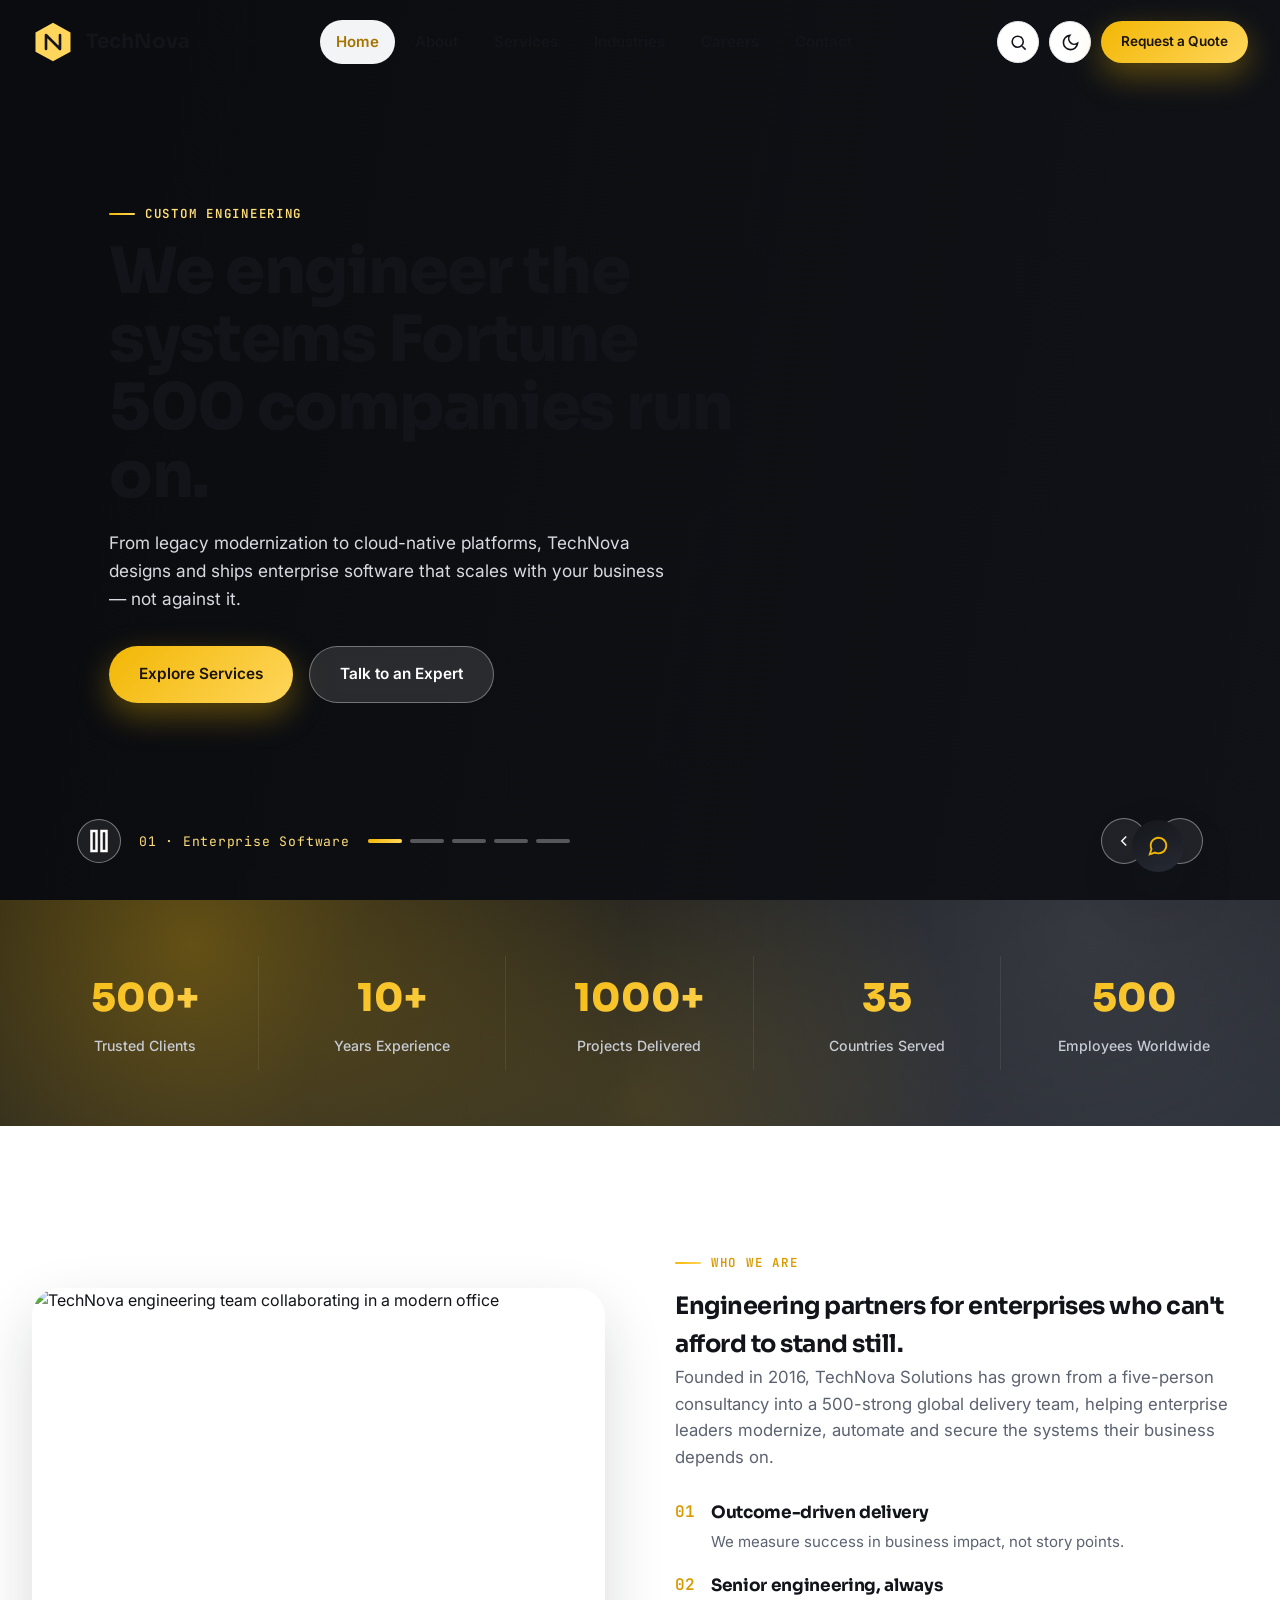
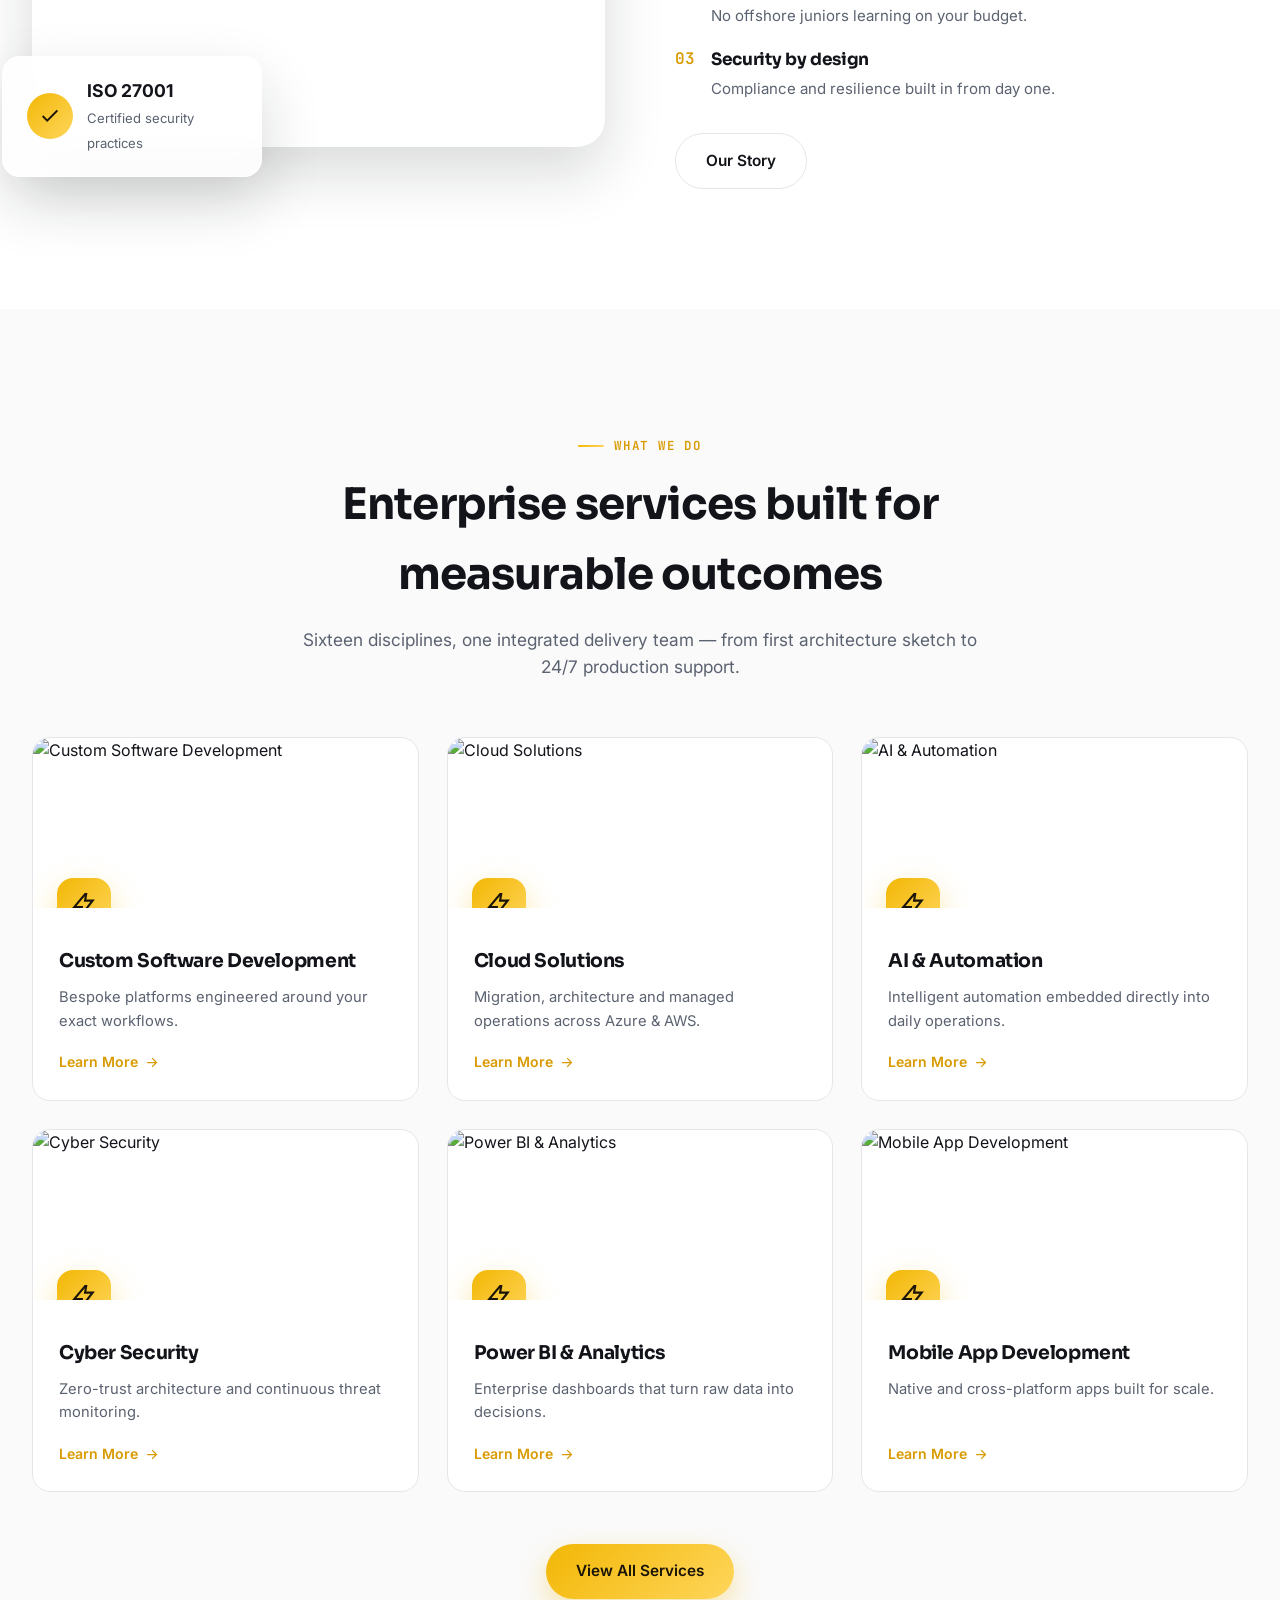
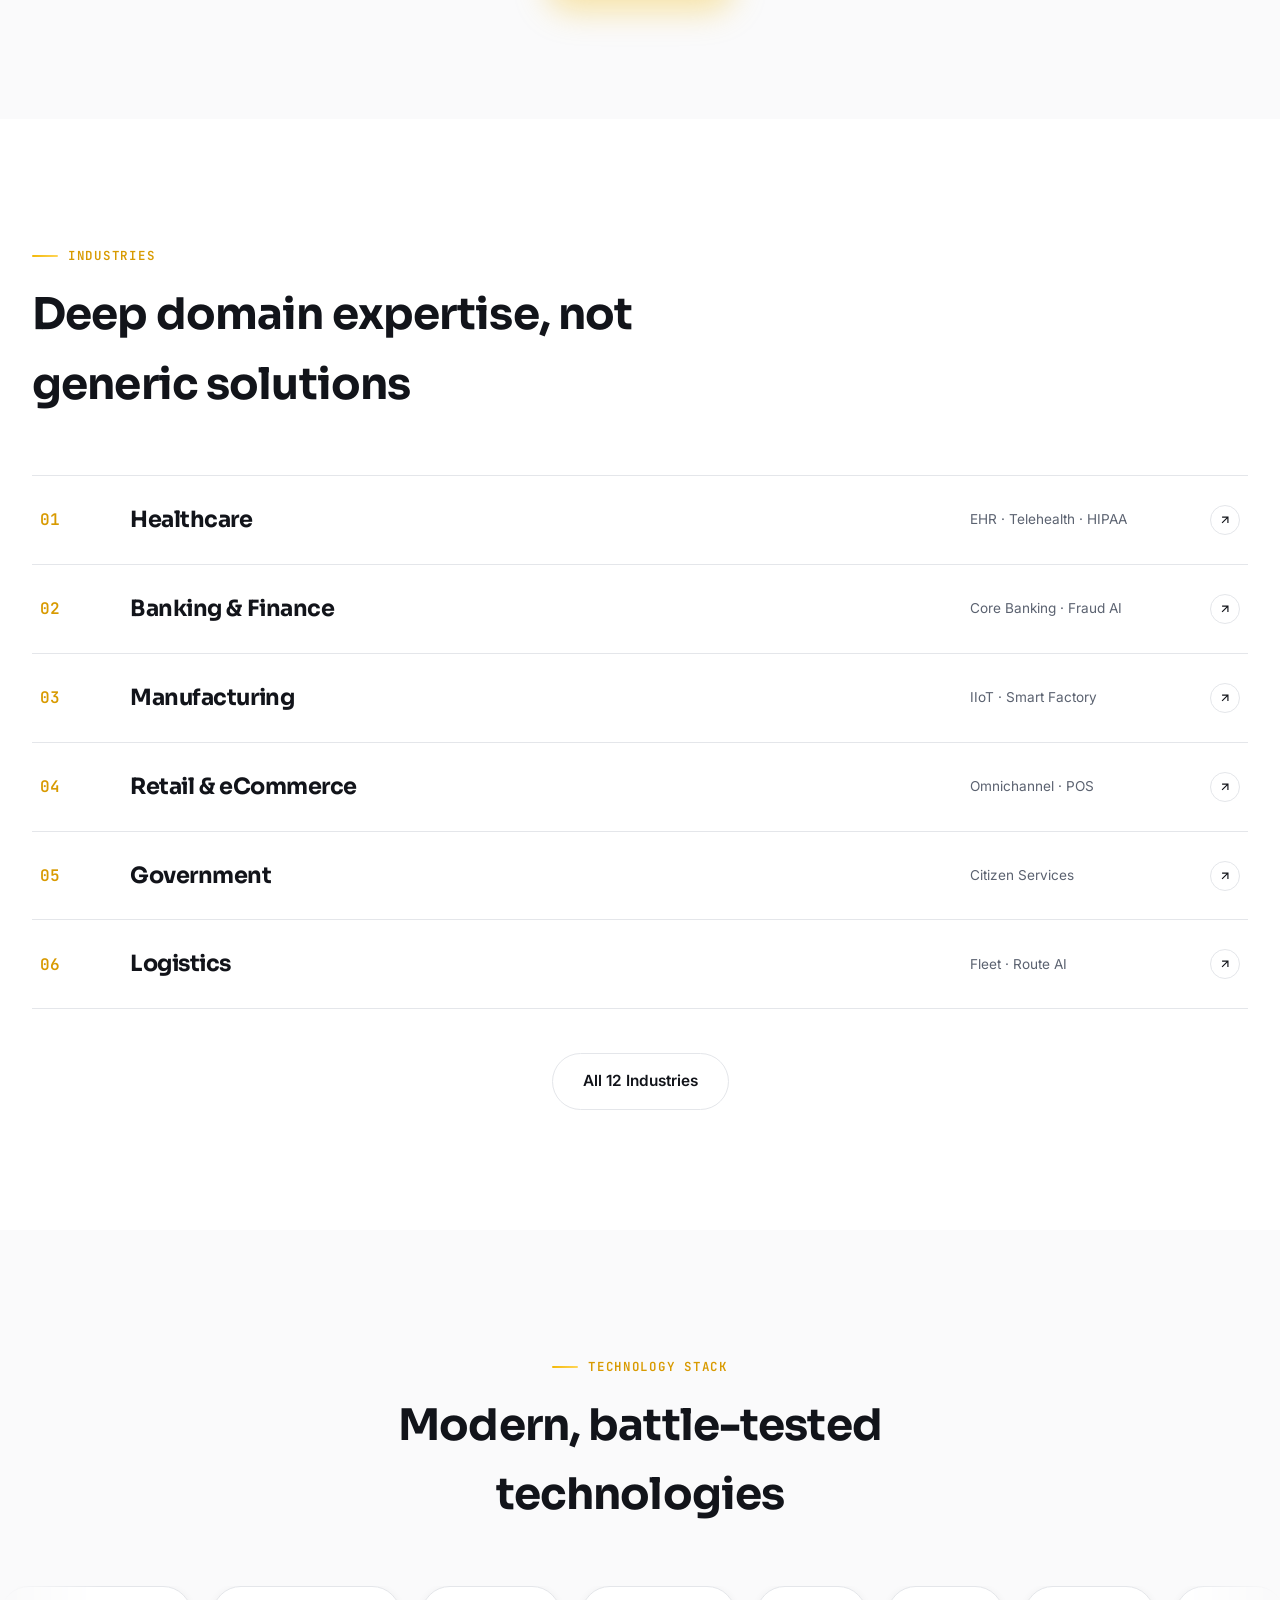
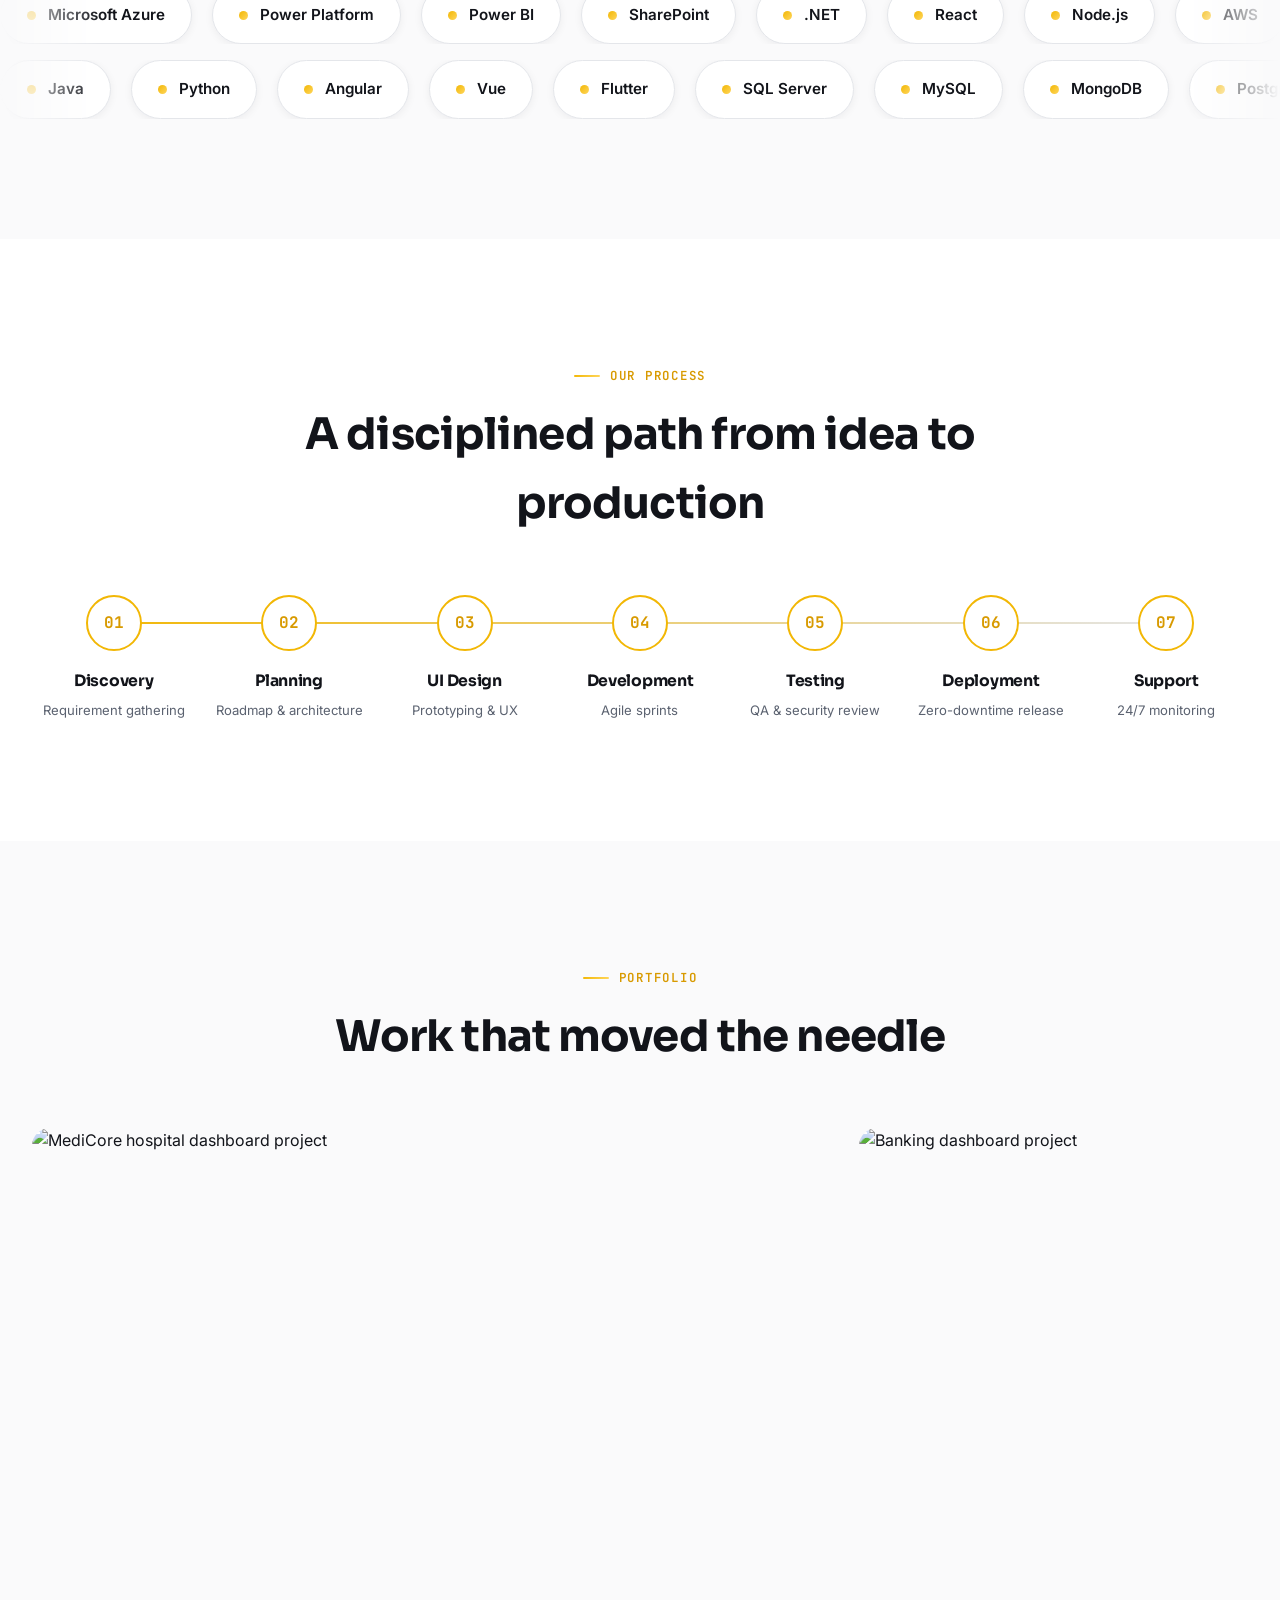
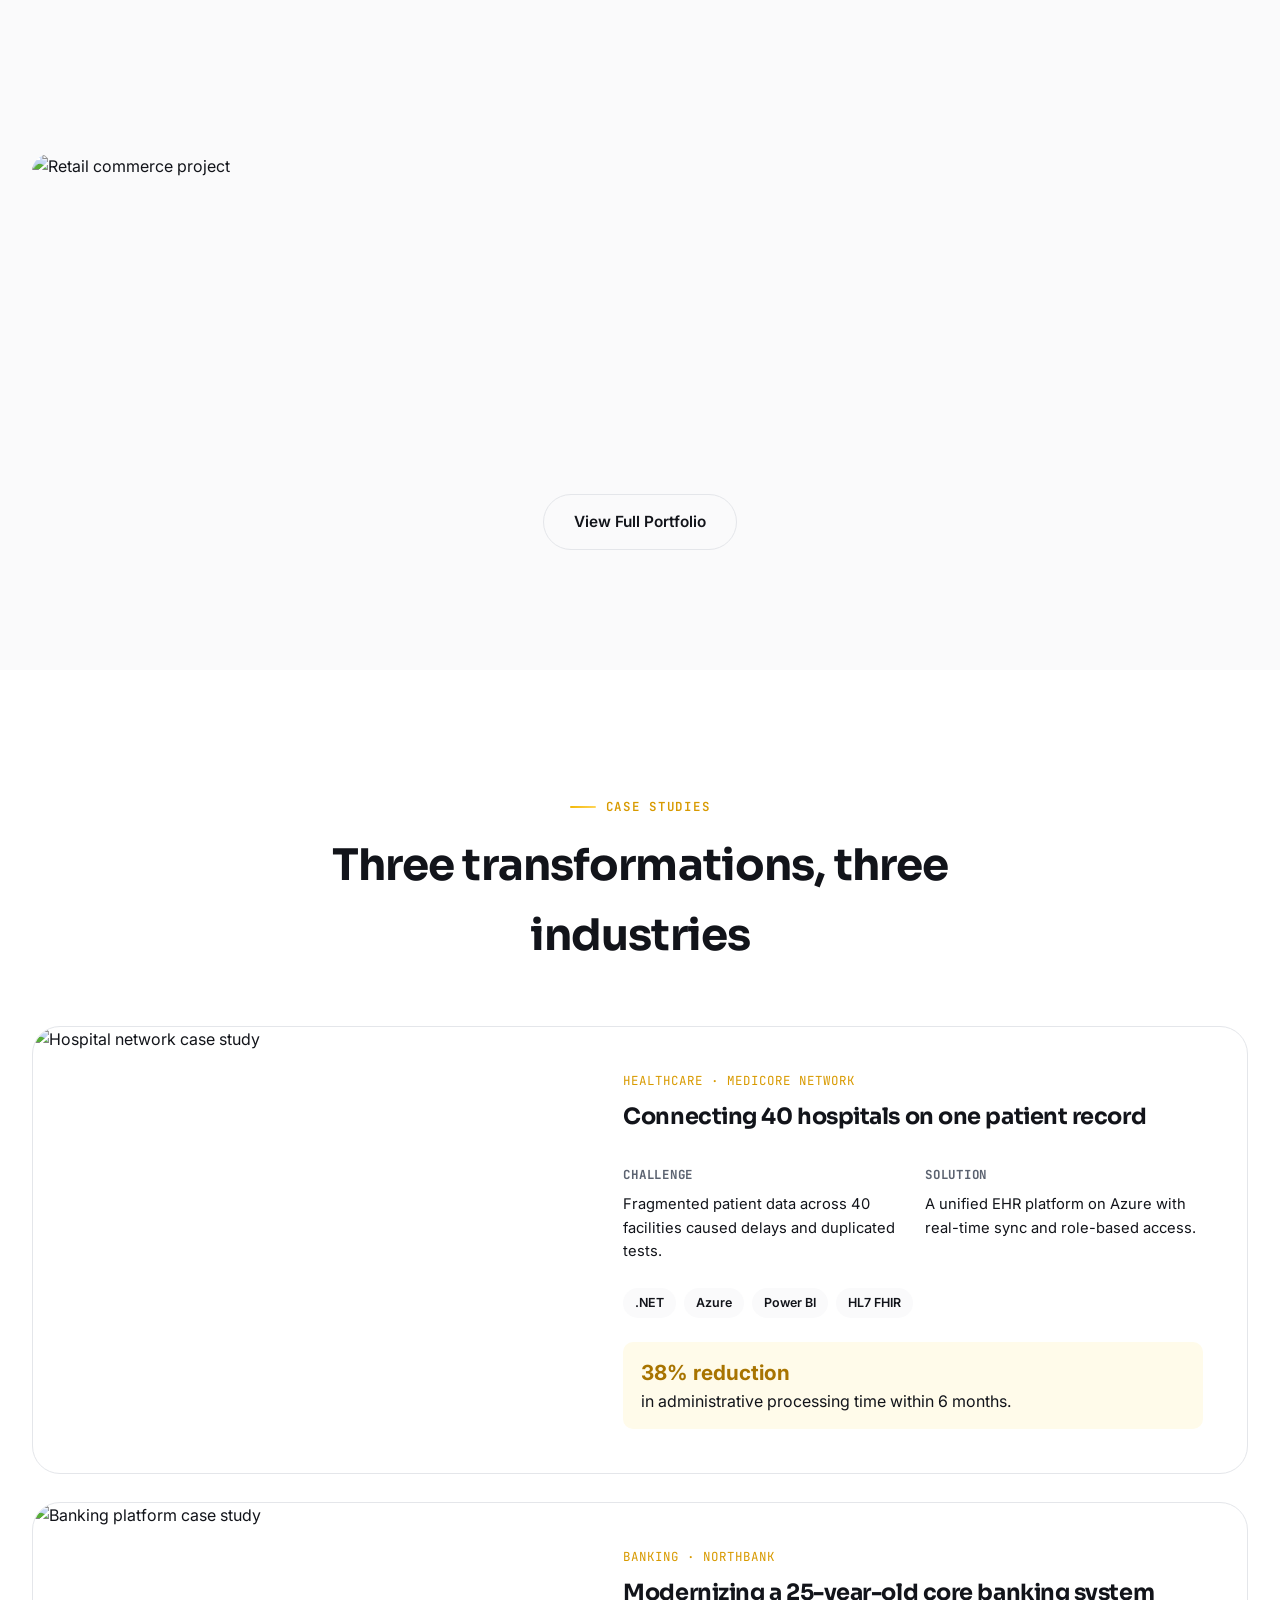
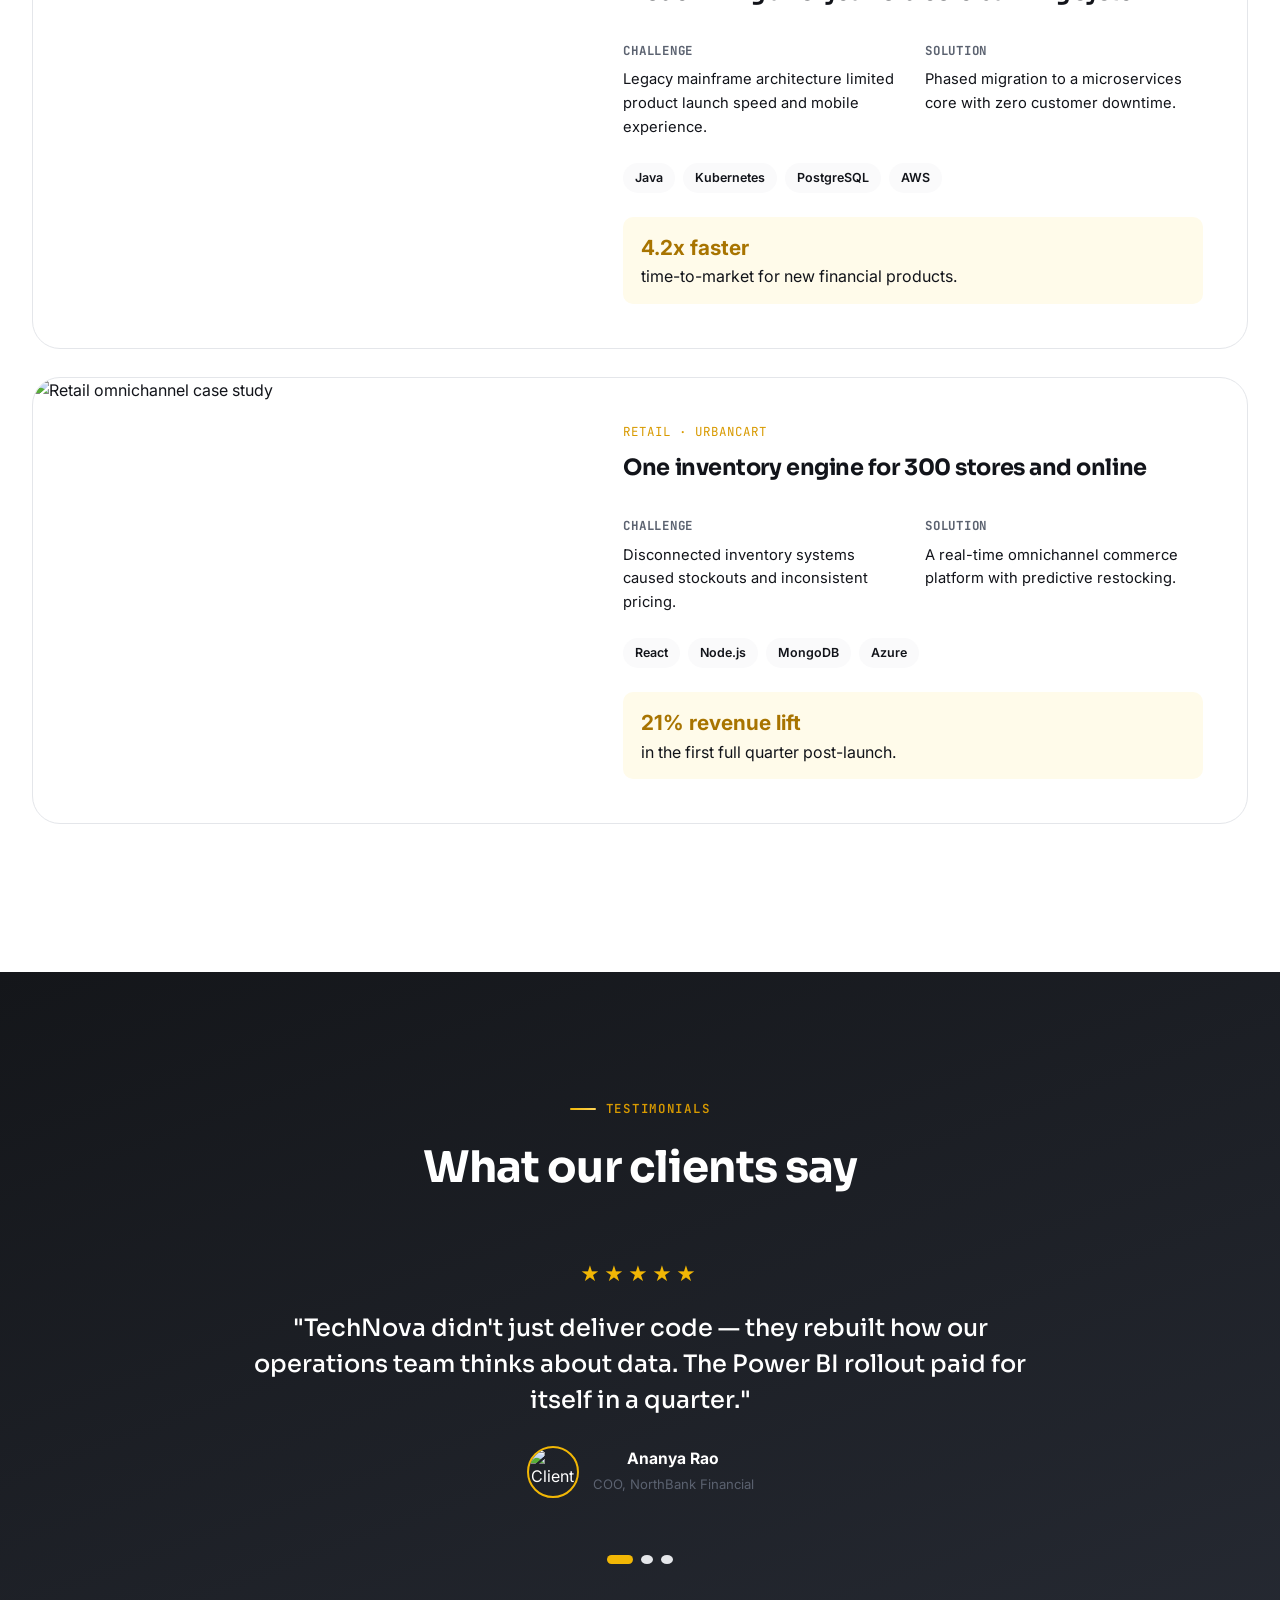
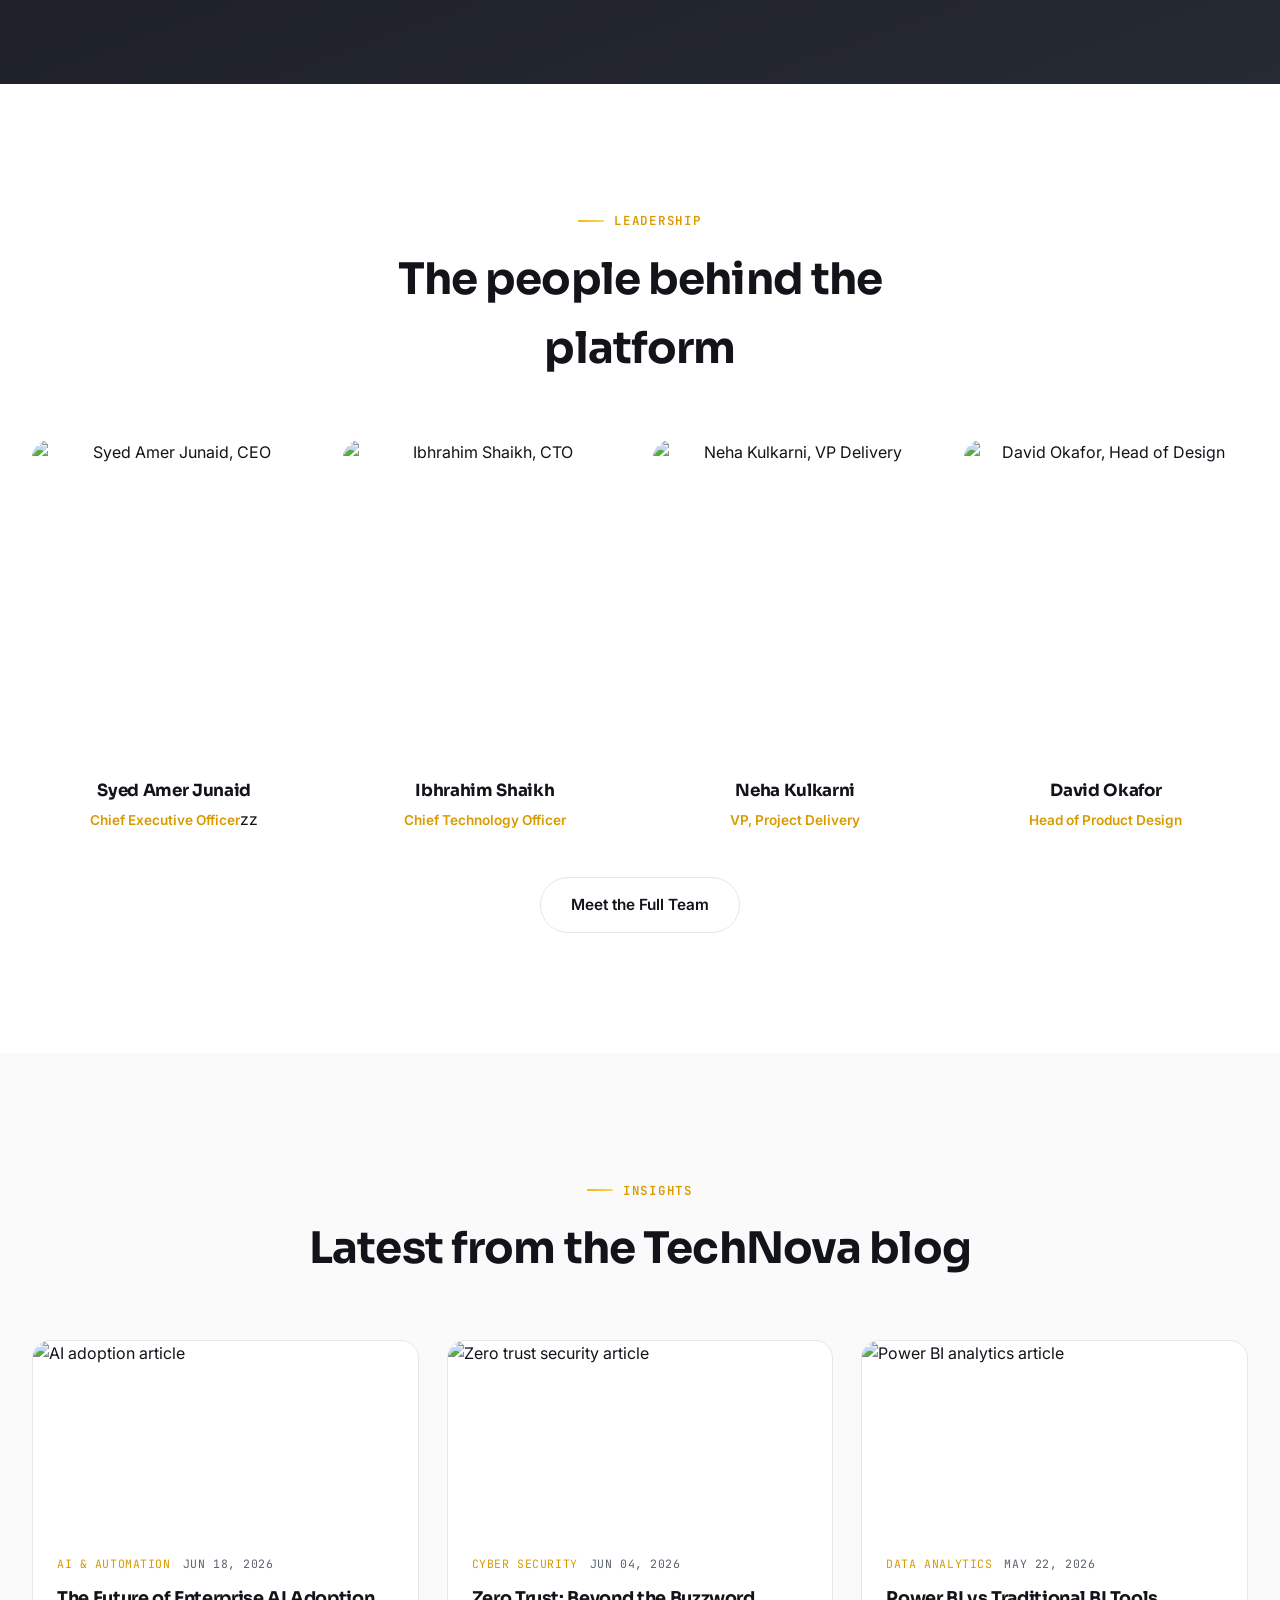
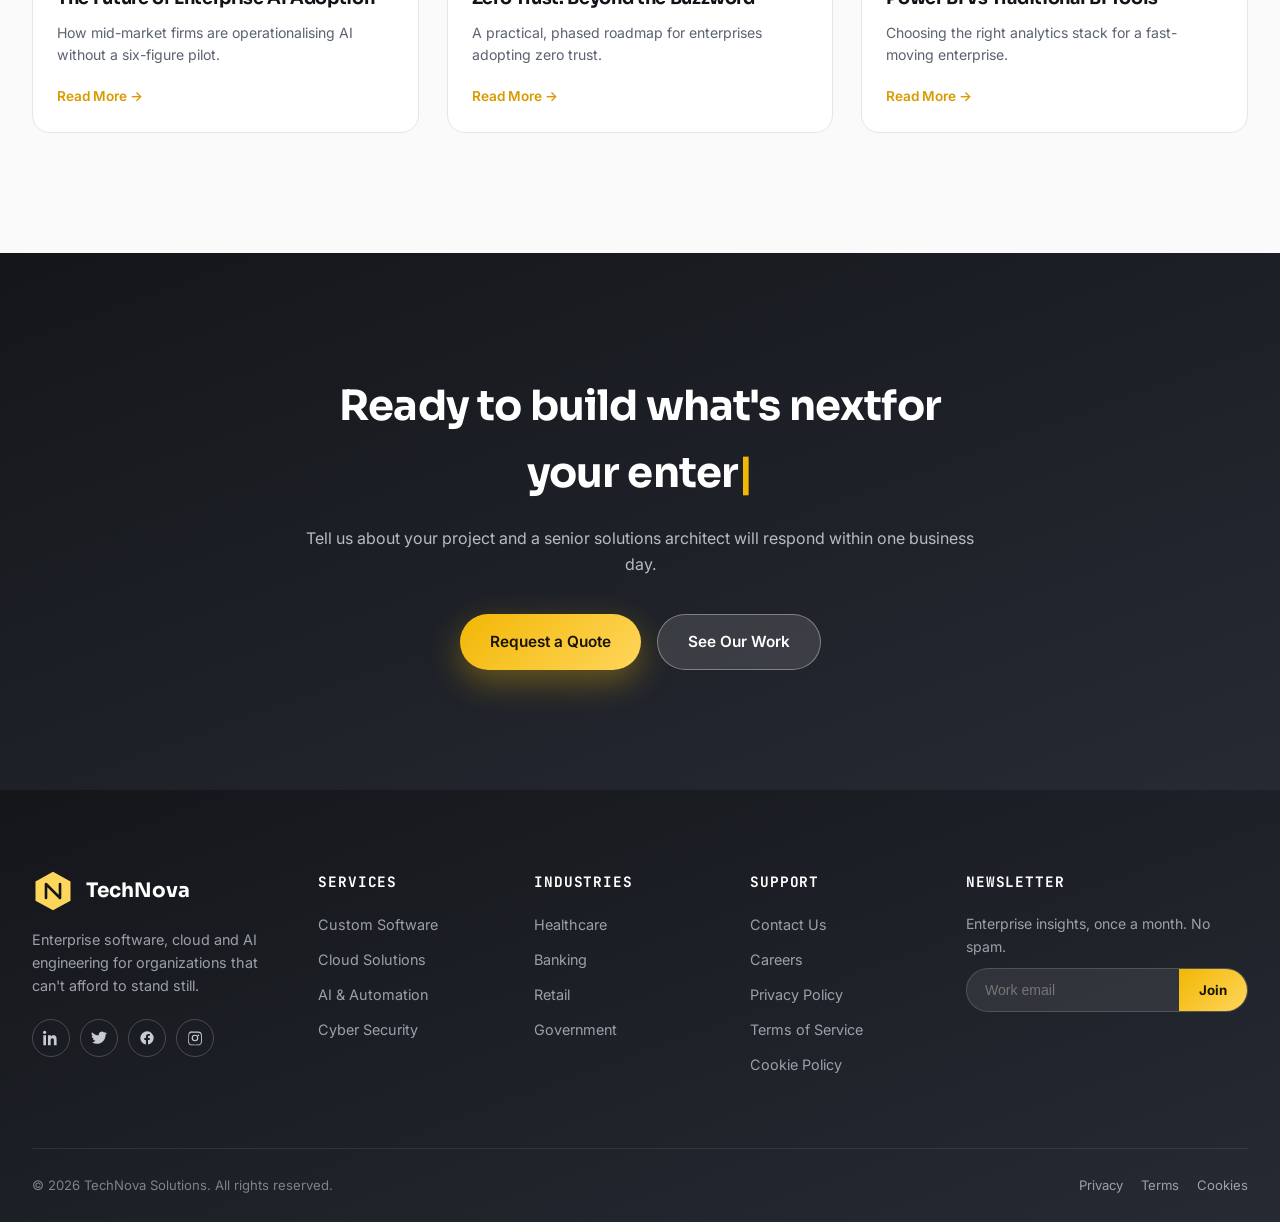
==== commit 83bfcd1b: "2nd commit" ====
--- a/index.html
+++ b/index.html
@@ -405,12 +405,12 @@
     <div class="section-head center"><div class="eyebrow">Leadership</div><h2>The people behind the platform</h2></div>
     <div class="team-grid">
       <div class="team-card">
-        <div class="team-photo"><img src="https://images.unsplash.com/photo-1560250097-0b93528c311a?q=80&w=500&auto=format&fit=crop" alt="Rajesh Verma, CEO" loading="lazy"><a href="#" class="li" aria-label="LinkedIn"><svg viewBox="0 0 24 24" fill="currentColor"><path d="M4.98 3.5C4.98 4.88 3.87 6 2.5 6S0 4.88 0 3.5 1.12 1 2.5 1s2.48 1.12 2.48 2.5zM.5 8h4V23h-4V8zm7.5 0h3.8v2.05h.05c.53-1 1.83-2.05 3.77-2.05 4.03 0 4.78 2.65 4.78 6.1V23h-4v-6.9c0-1.65-.03-3.77-2.3-3.77-2.3 0-2.65 1.8-2.65 3.65V23h-4V8z"/></svg></a></div>
-        <h4>Rajesh Verma</h4><span>Chief Executive Officer</span>
+        <div class="team-photo"><img src="https://images.unsplash.com/photo-1560250097-0b93528c311a?q=80&w=500&auto=format&fit=crop" alt="Syed Amer Junaid, CEO" loading="lazy"><a href="#" class="li" aria-label="LinkedIn"><svg viewBox="0 0 24 24" fill="currentColor"><path d="M4.98 3.5C4.98 4.88 3.87 6 2.5 6S0 4.88 0 3.5 1.12 1 2.5 1s2.48 1.12 2.48 2.5zM.5 8h4V23h-4V8zm7.5 0h3.8v2.05h.05c.53-1 1.83-2.05 3.77-2.05 4.03 0 4.78 2.65 4.78 6.1V23h-4v-6.9c0-1.65-.03-3.77-2.3-3.77-2.3 0-2.65 1.8-2.65 3.65V23h-4V8z"/></svg></a></div>
+        <h4>Syed Amer Junaid</h4><span>Chief Executive Officer</span>zz
       </div>
       <div class="team-card">
-        <div class="team-photo"><img src="https://images.unsplash.com/photo-1573497019940-1c28c88b4f3e?q=80&w=500&auto=format&fit=crop" alt="Sarah Williams, CTO" loading="lazy"><a href="#" class="li" aria-label="LinkedIn"><svg viewBox="0 0 24 24" fill="currentColor"><path d="M4.98 3.5C4.98 4.88 3.87 6 2.5 6S0 4.88 0 3.5 1.12 1 2.5 1s2.48 1.12 2.48 2.5zM.5 8h4V23h-4V8zm7.5 0h3.8v2.05h.05c.53-1 1.83-2.05 3.77-2.05 4.03 0 4.78 2.65 4.78 6.1V23h-4v-6.9c0-1.65-.03-3.77-2.3-3.77-2.3 0-2.65 1.8-2.65 3.65V23h-4V8z"/></svg></a></div>
-        <h4>Sarah Williams</h4><span>Chief Technology Officer</span>
+        <div class="team-photo"><img src="https://images.unsplash.com/photo-1573497019940-1c28c88b4f3e?q=80&w=500&auto=format&fit=crop" alt="Ibhrahim Shaikh, CTO" loading="lazy"><a href="#" class="li" aria-label="LinkedIn"><svg viewBox="0 0 24 24" fill="currentColor"><path d="M4.98 3.5C4.98 4.88 3.87 6 2.5 6S0 4.88 0 3.5 1.12 1 2.5 1s2.48 1.12 2.48 2.5zM.5 8h4V23h-4V8zm7.5 0h3.8v2.05h.05c.53-1 1.83-2.05 3.77-2.05 4.03 0 4.78 2.65 4.78 6.1V23h-4v-6.9c0-1.65-.03-3.77-2.3-3.77-2.3 0-2.65 1.8-2.65 3.65V23h-4V8z"/></svg></a></div>
+        <h4>Ibhrahim Shaikh</h4><span>Chief Technology Officer</span>
       </div>
       <div class="team-card">
         <div class="team-photo"><img src="https://images.unsplash.com/photo-1519085360753-af0119f7cbe7?q=80&w=500&auto=format&fit=crop" alt="Neha Kulkarni, VP Delivery" loading="lazy"><a href="#" class="li" aria-label="LinkedIn"><svg viewBox="0 0 24 24" fill="currentColor"><path d="M4.98 3.5C4.98 4.88 3.87 6 2.5 6S0 4.88 0 3.5 1.12 1 2.5 1s2.48 1.12 2.48 2.5zM.5 8h4V23h-4V8zm7.5 0h3.8v2.05h.05c.53-1 1.83-2.05 3.77-2.05 4.03 0 4.78 2.65 4.78 6.1V23h-4v-6.9c0-1.65-.03-3.77-2.3-3.77-2.3 0-2.65 1.8-2.65 3.65V23h-4V8z"/></svg></a></div>
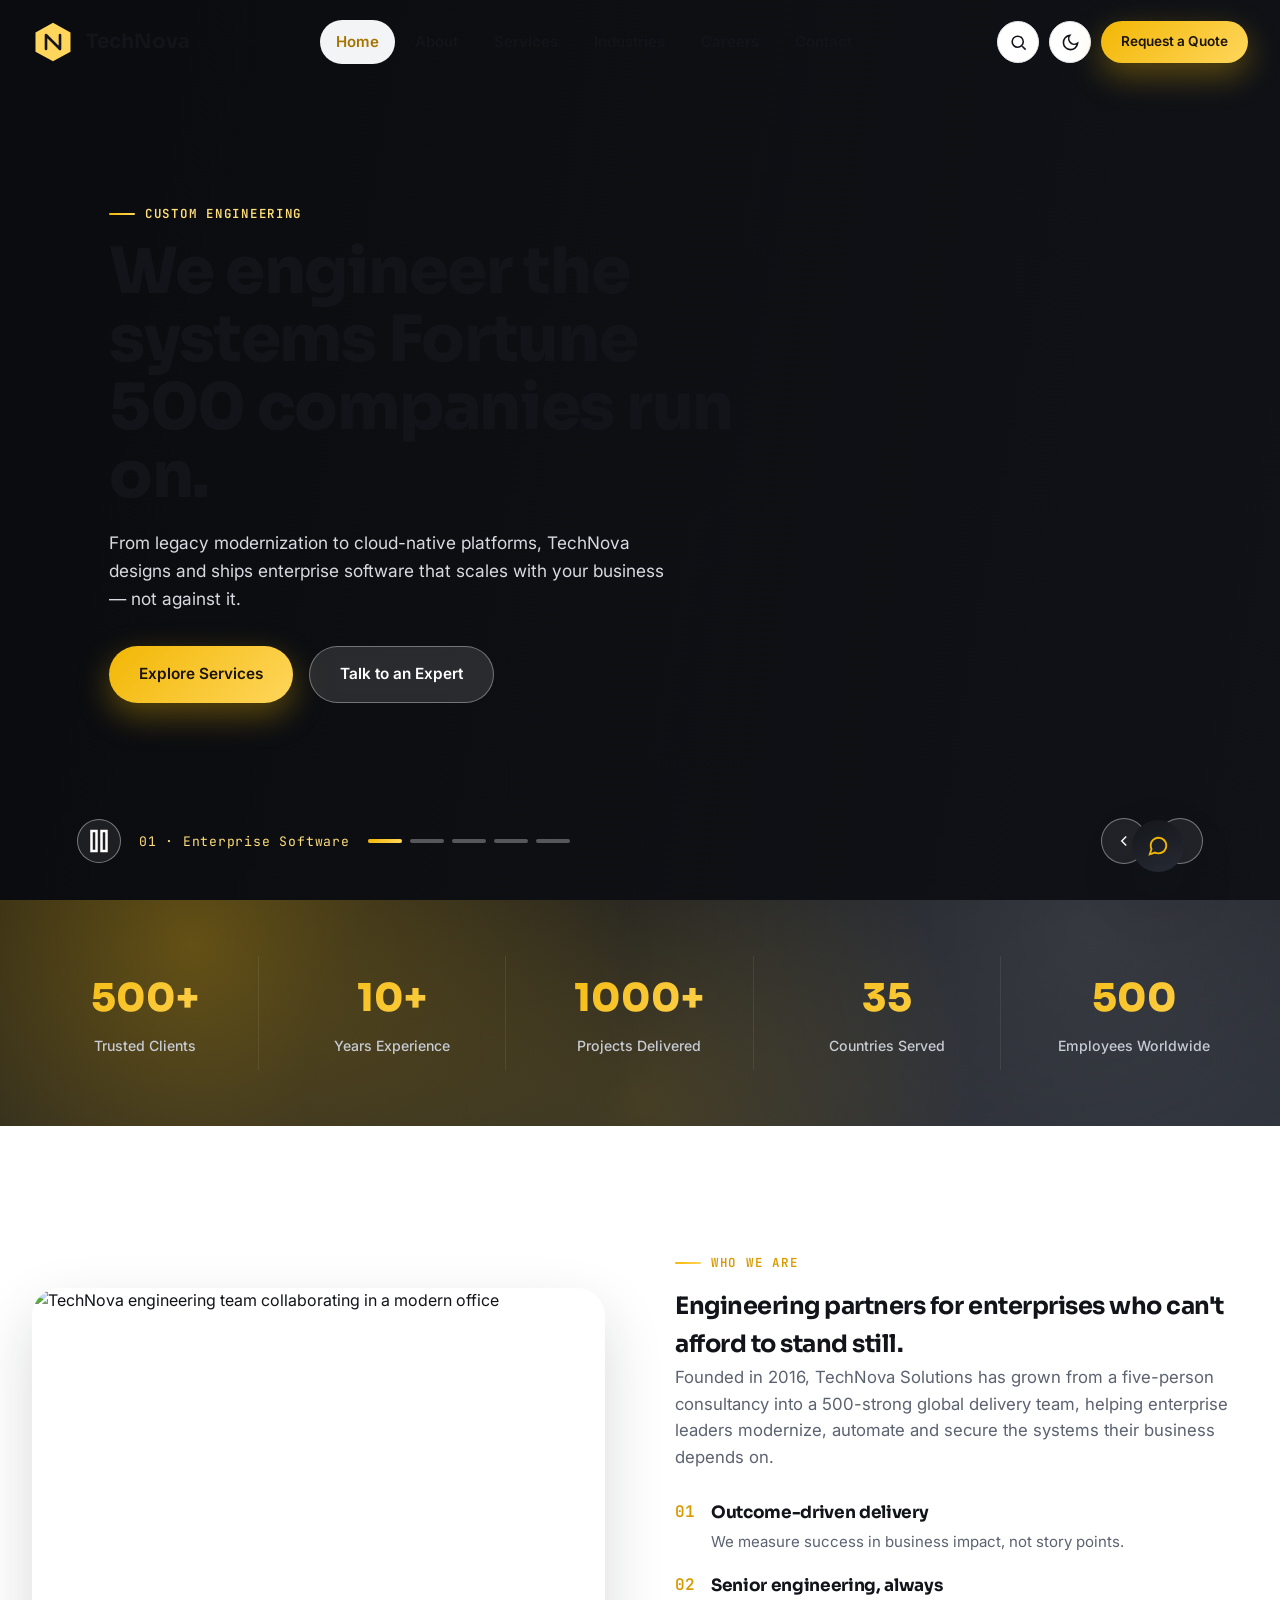
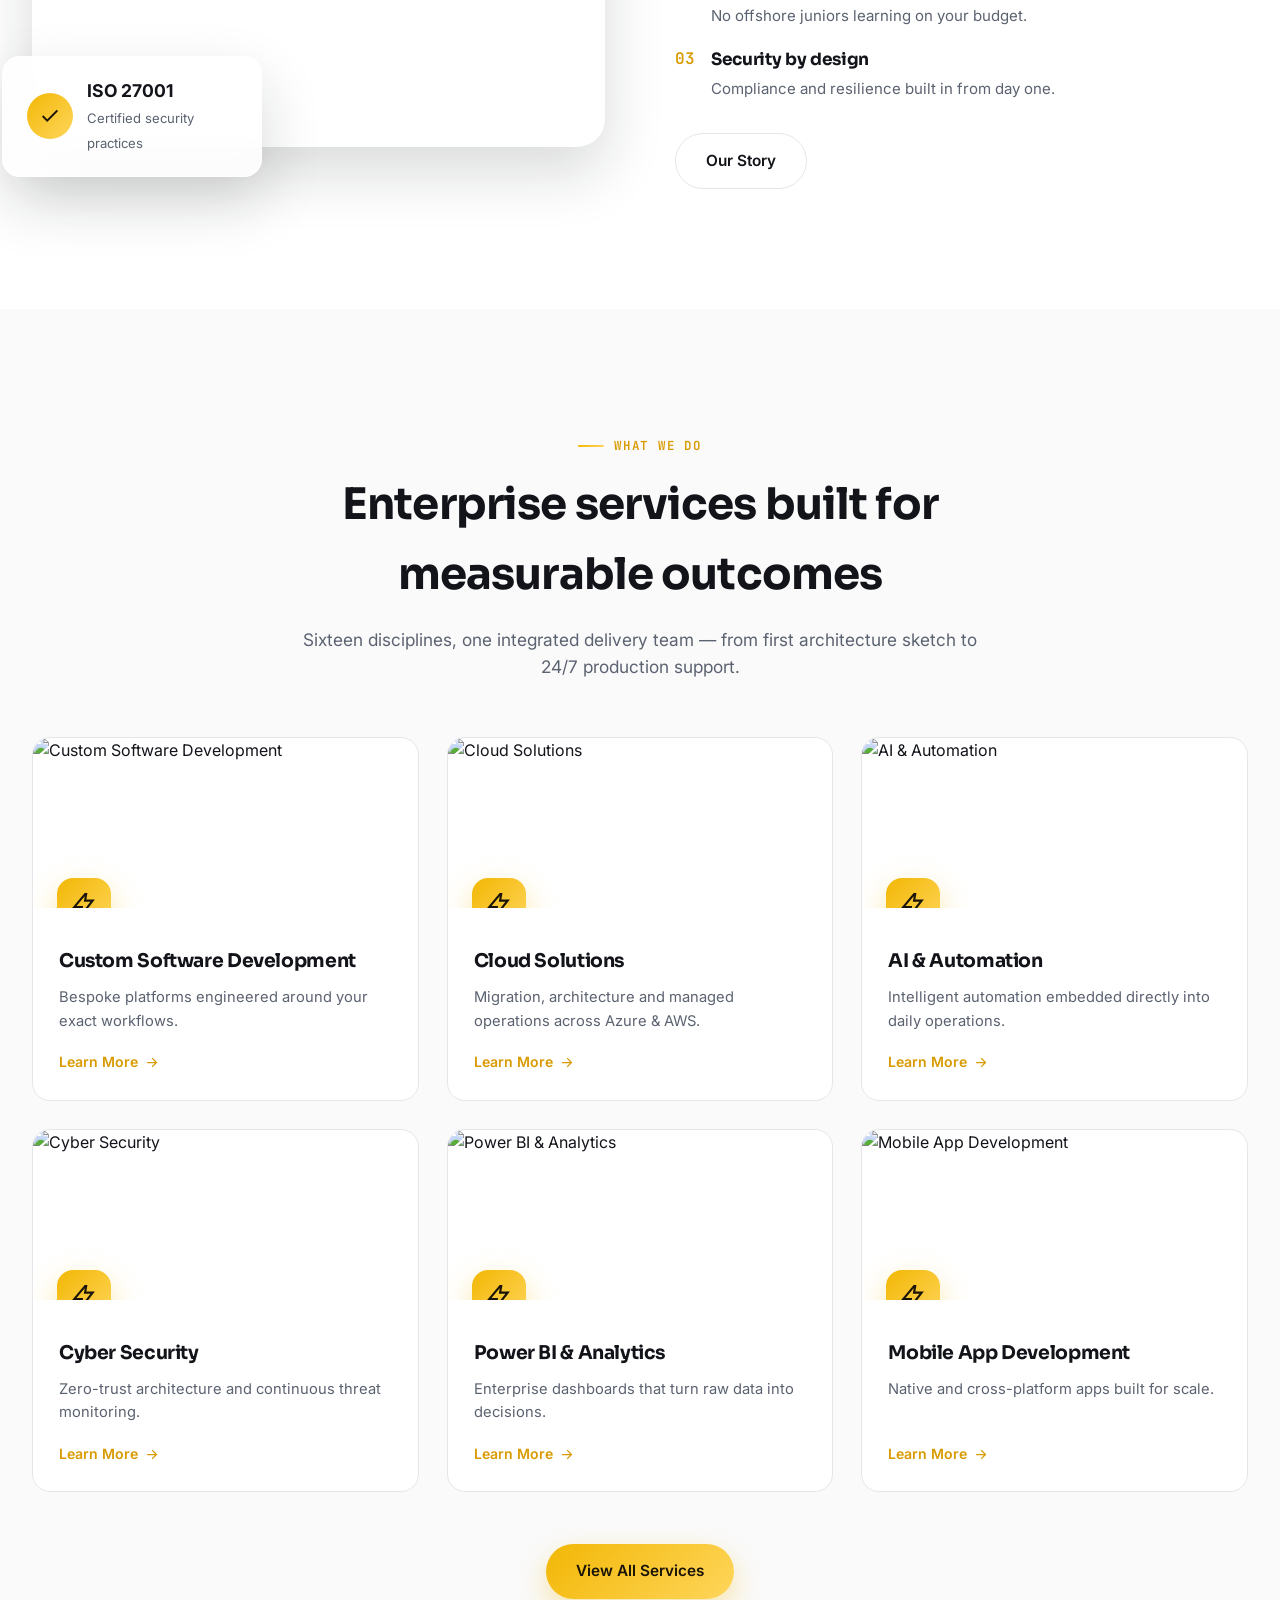
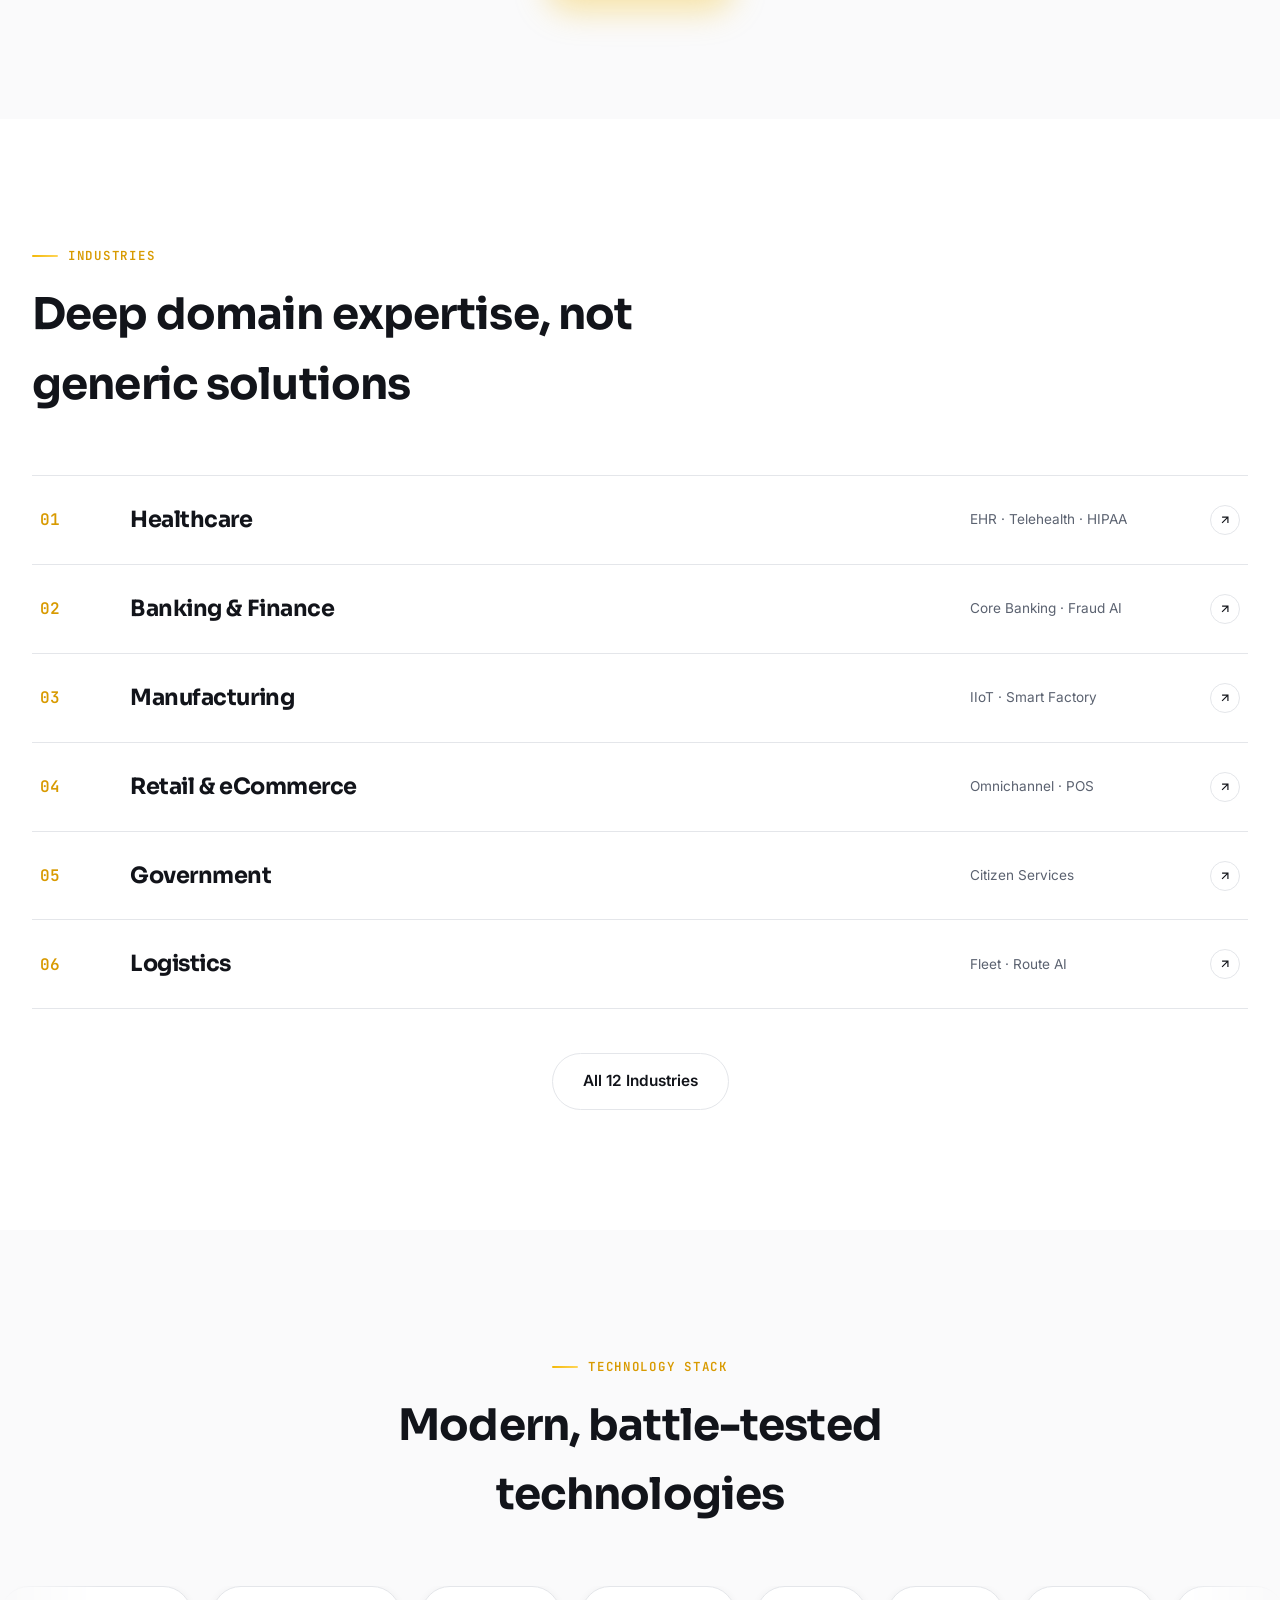
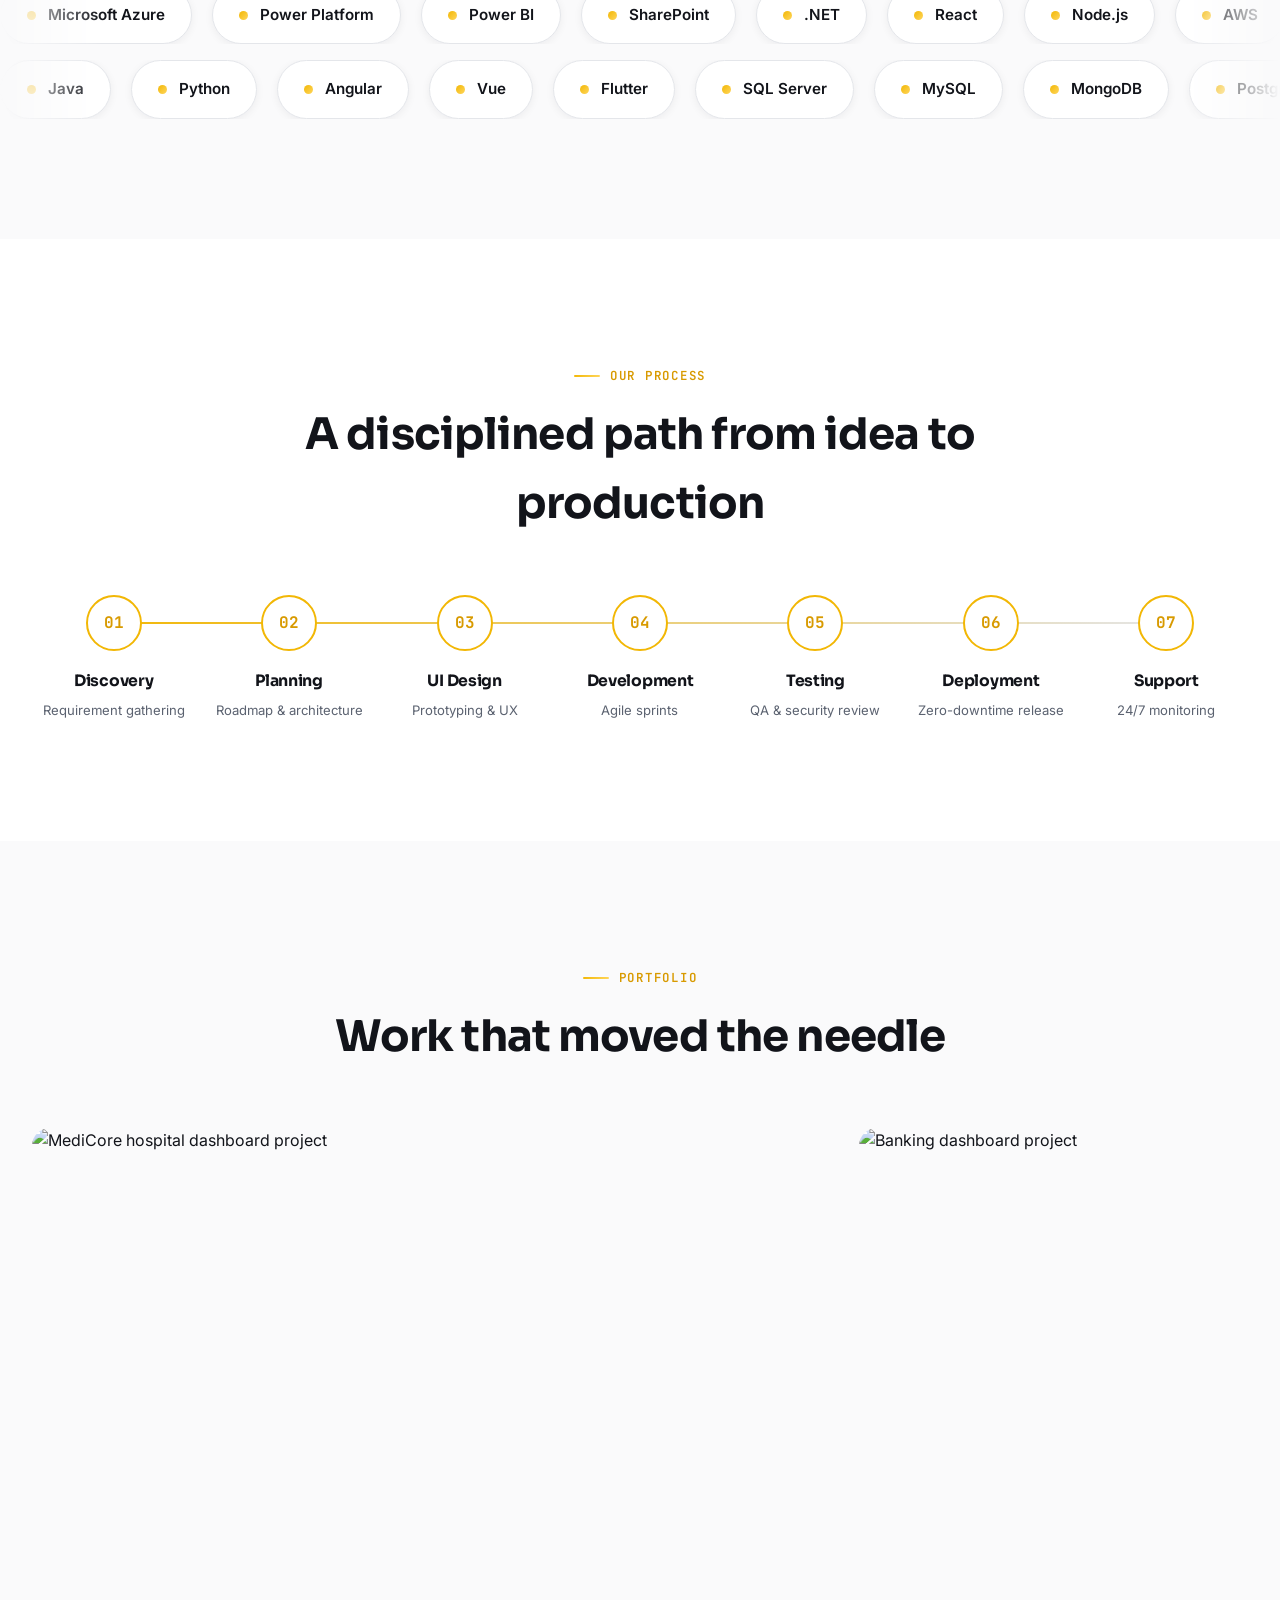
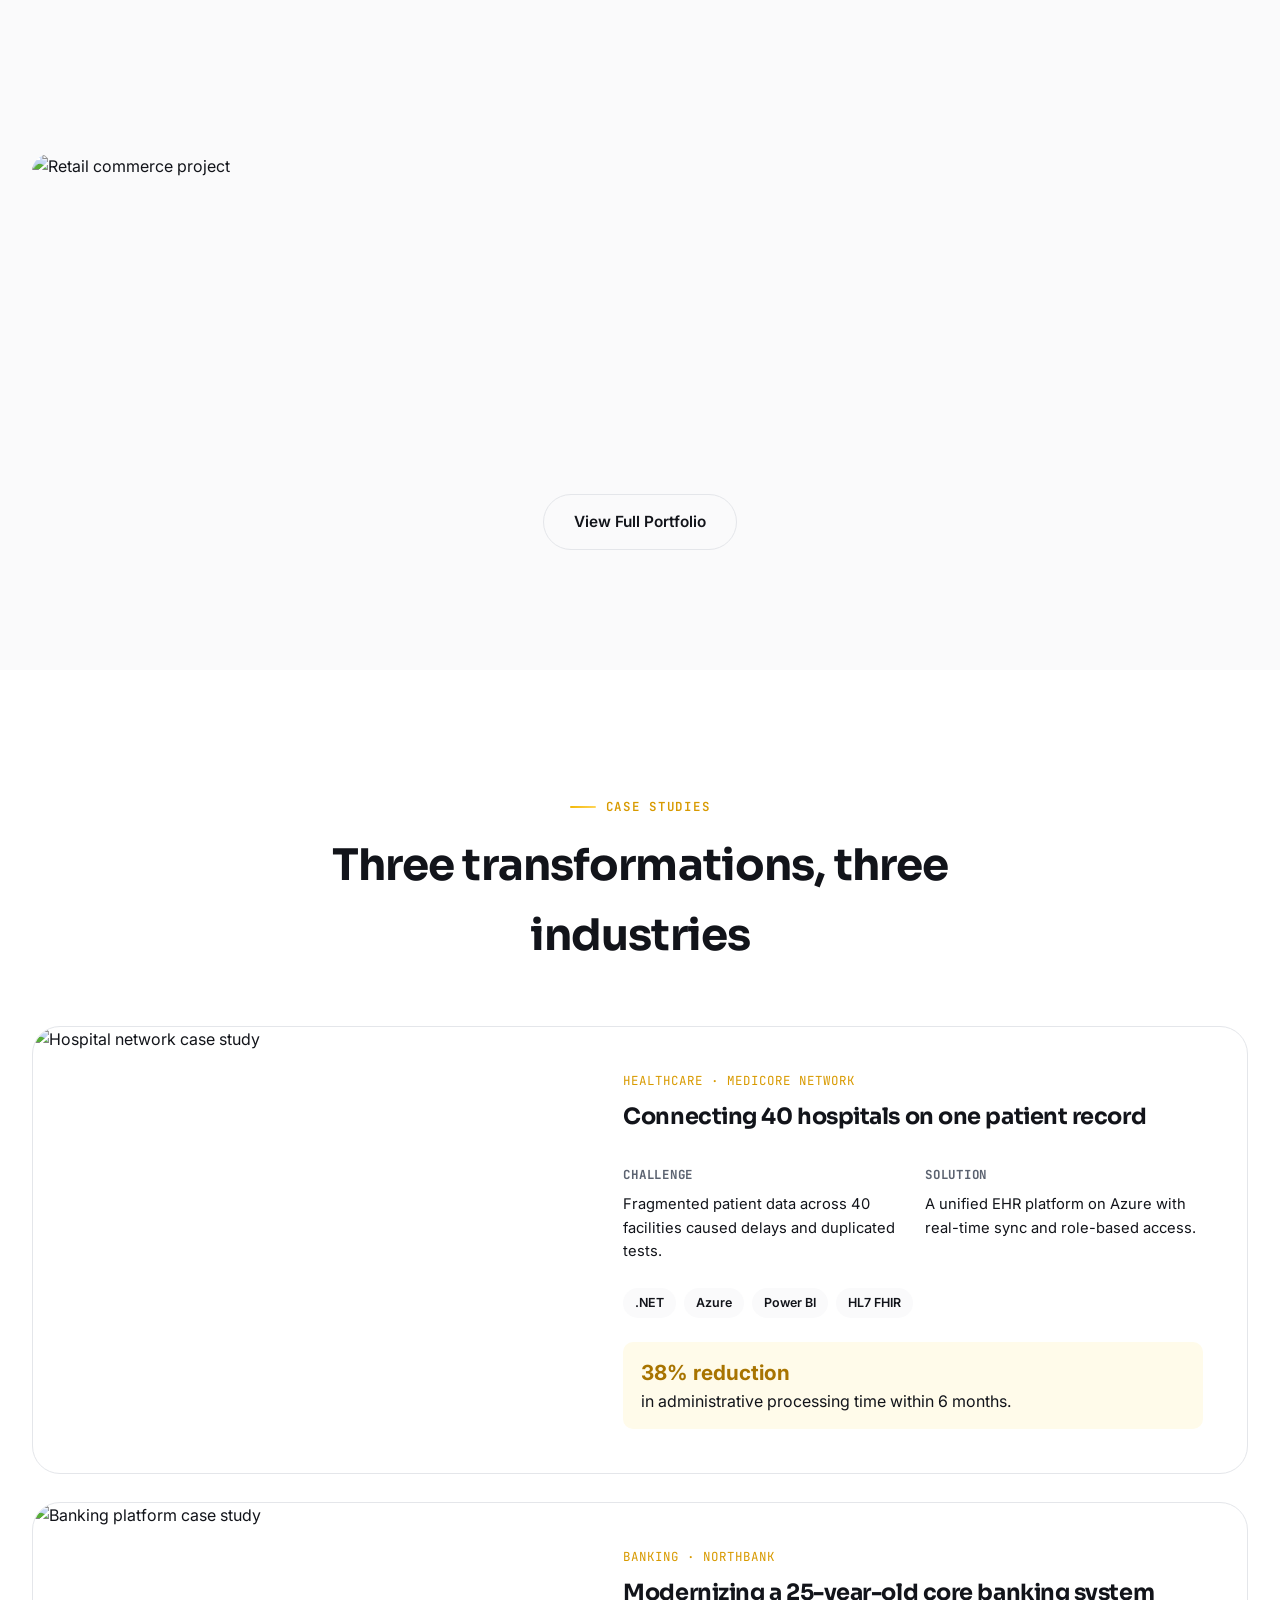
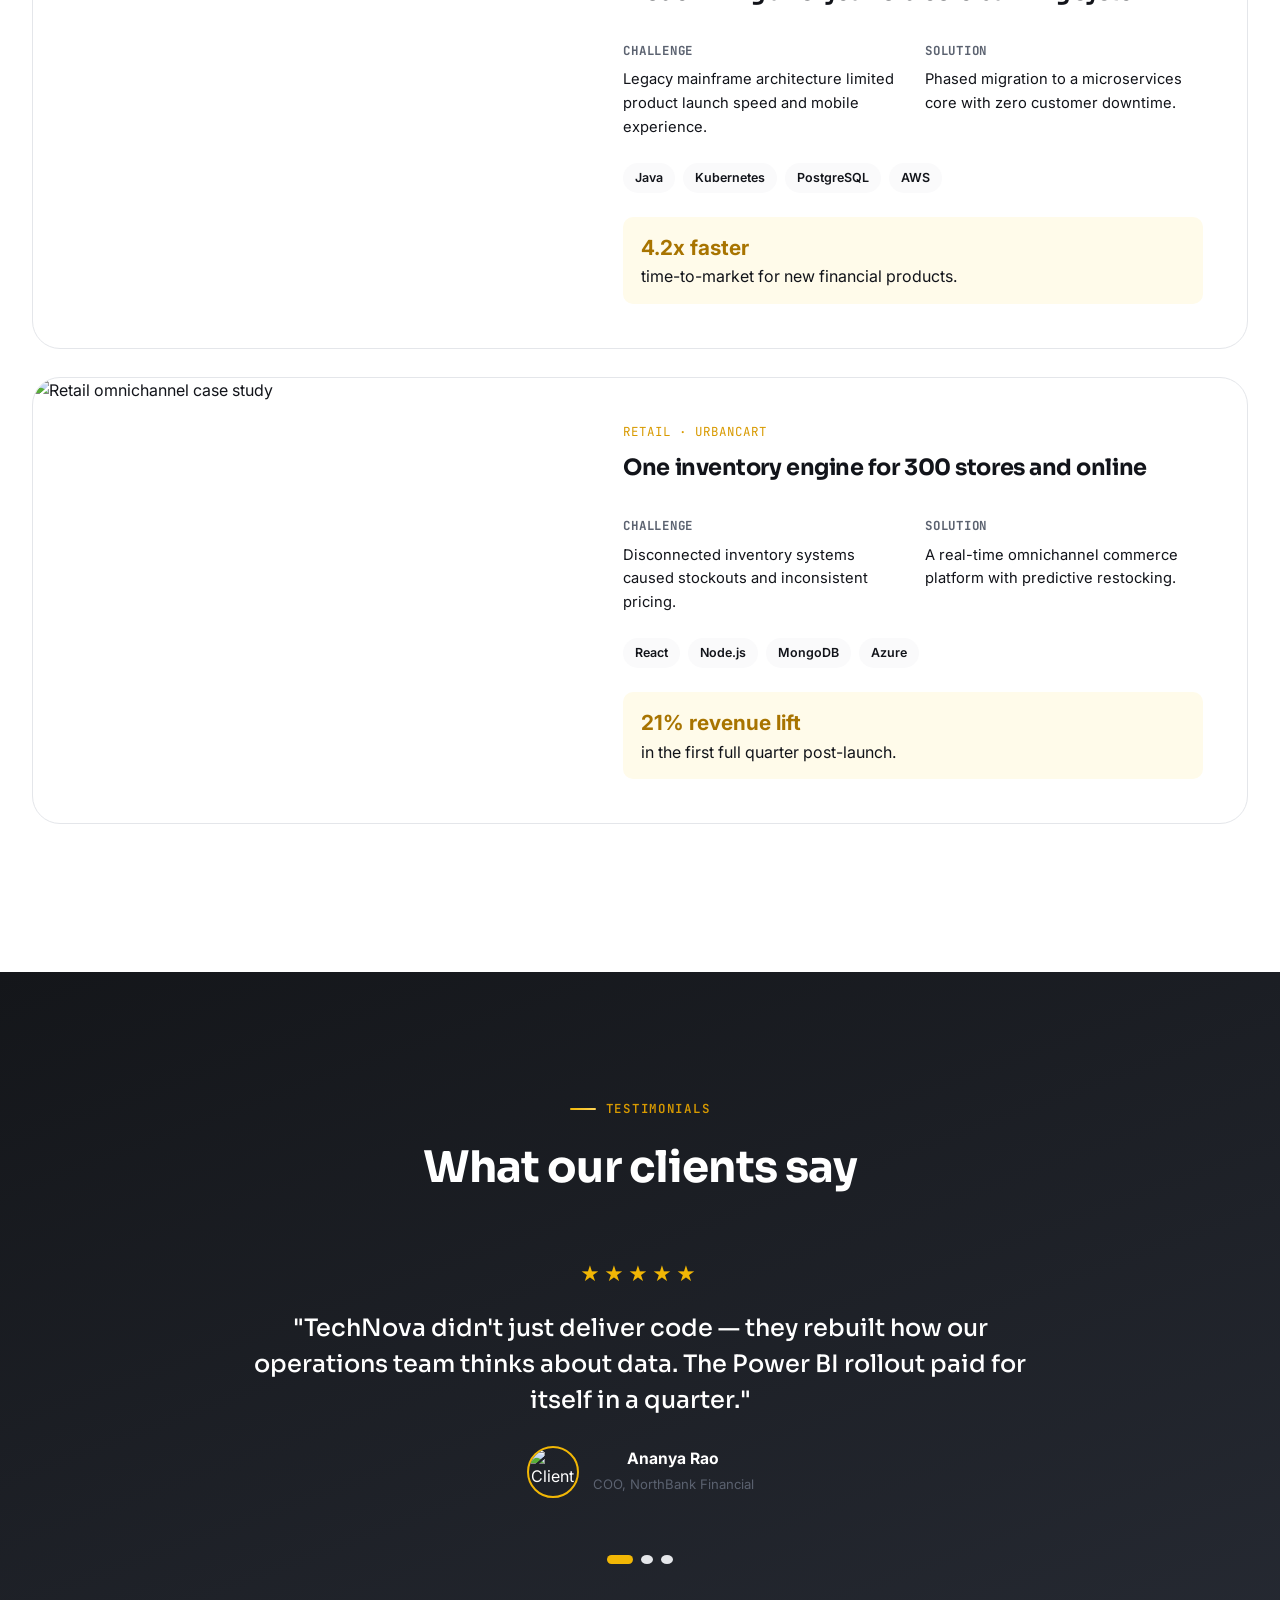
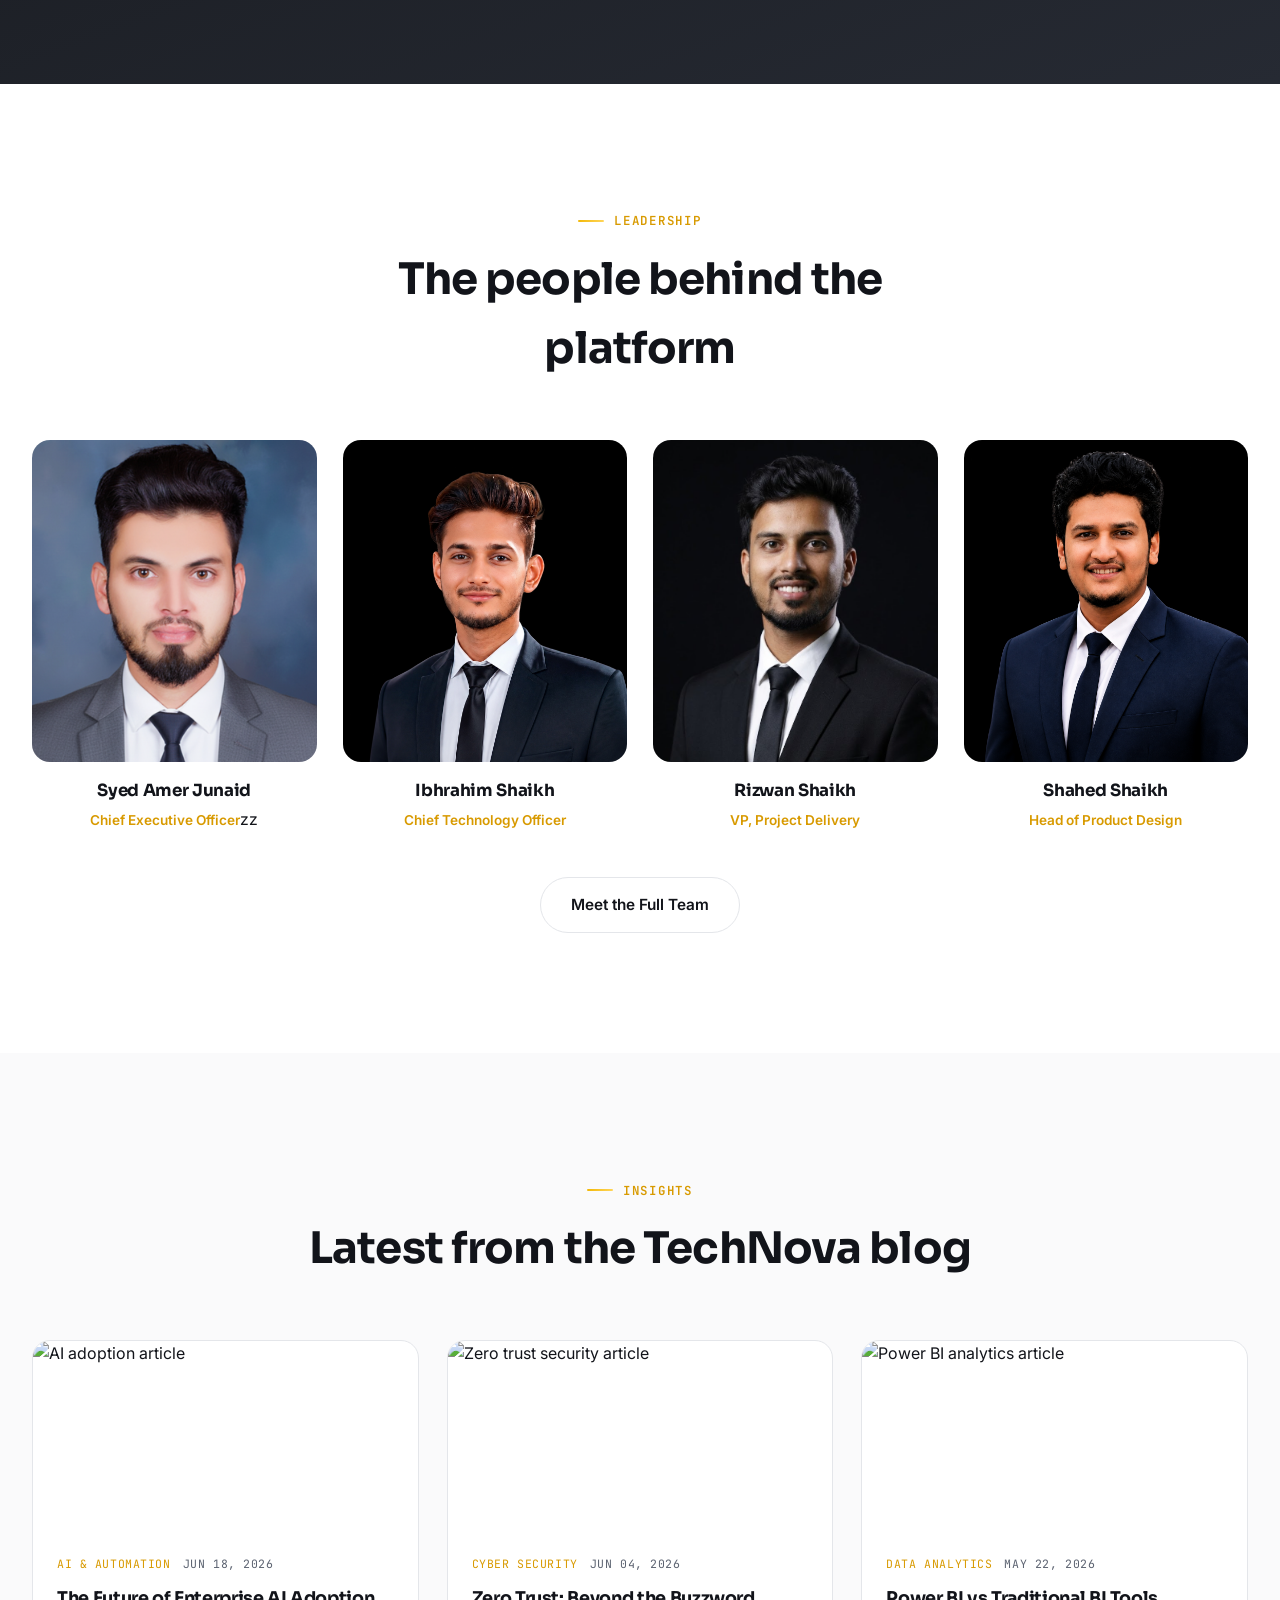
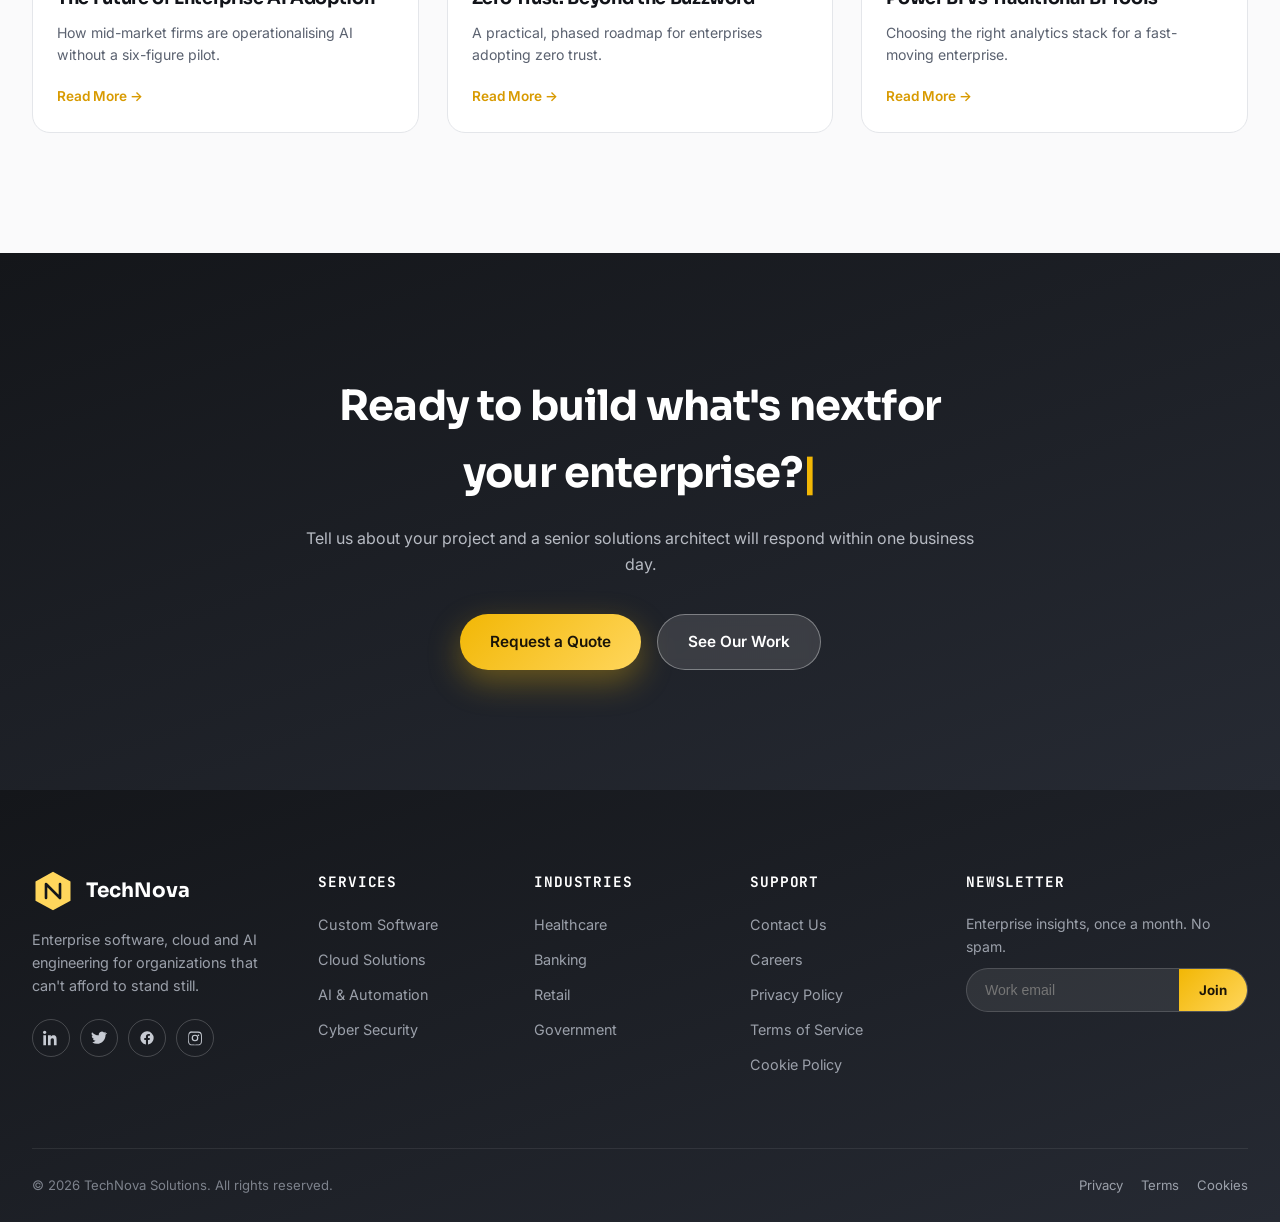
==== commit 89d31a03: "asdf" ====
--- a/index.html
+++ b/index.html
@@ -405,20 +405,20 @@
     <div class="section-head center"><div class="eyebrow">Leadership</div><h2>The people behind the platform</h2></div>
     <div class="team-grid">
       <div class="team-card">
-        <div class="team-photo"><img src="https://images.unsplash.com/photo-1560250097-0b93528c311a?q=80&w=500&auto=format&fit=crop" alt="Syed Amer Junaid, CEO" loading="lazy"><a href="#" class="li" aria-label="LinkedIn"><svg viewBox="0 0 24 24" fill="currentColor"><path d="M4.98 3.5C4.98 4.88 3.87 6 2.5 6S0 4.88 0 3.5 1.12 1 2.5 1s2.48 1.12 2.48 2.5zM.5 8h4V23h-4V8zm7.5 0h3.8v2.05h.05c.53-1 1.83-2.05 3.77-2.05 4.03 0 4.78 2.65 4.78 6.1V23h-4v-6.9c0-1.65-.03-3.77-2.3-3.77-2.3 0-2.65 1.8-2.65 3.65V23h-4V8z"/></svg></a></div>
+        <div class="team-photo"><img src="images/CEO IMG.png" alt="Syed Amer Junaid, CEO" loading="lazy"><a href="#" class="li" aria-label="LinkedIn"><svg viewBox="0 0 24 24" fill="currentColor"><path d="M4.98 3.5C4.98 4.88 3.87 6 2.5 6S0 4.88 0 3.5 1.12 1 2.5 1s2.48 1.12 2.48 2.5zM.5 8h4V23h-4V8zm7.5 0h3.8v2.05h.05c.53-1 1.83-2.05 3.77-2.05 4.03 0 4.78 2.65 4.78 6.1V23h-4v-6.9c0-1.65-.03-3.77-2.3-3.77-2.3 0-2.65 1.8-2.65 3.65V23h-4V8z"/></svg></a></div>
         <h4>Syed Amer Junaid</h4><span>Chief Executive Officer</span>zz
       </div>
       <div class="team-card">
-        <div class="team-photo"><img src="https://images.unsplash.com/photo-1573497019940-1c28c88b4f3e?q=80&w=500&auto=format&fit=crop" alt="Ibhrahim Shaikh, CTO" loading="lazy"><a href="#" class="li" aria-label="LinkedIn"><svg viewBox="0 0 24 24" fill="currentColor"><path d="M4.98 3.5C4.98 4.88 3.87 6 2.5 6S0 4.88 0 3.5 1.12 1 2.5 1s2.48 1.12 2.48 2.5zM.5 8h4V23h-4V8zm7.5 0h3.8v2.05h.05c.53-1 1.83-2.05 3.77-2.05 4.03 0 4.78 2.65 4.78 6.1V23h-4v-6.9c0-1.65-.03-3.77-2.3-3.77-2.3 0-2.65 1.8-2.65 3.65V23h-4V8z"/></svg></a></div>
+        <div class="team-photo"><img src="images/Ibrahim Shaikh.png" alt="Ibhrahim Shaikh, CTO" loading="lazy"><a href="#" class="li" aria-label="LinkedIn"><svg viewBox="0 0 24 24" fill="currentColor"><path d="M4.98 3.5C4.98 4.88 3.87 6 2.5 6S0 4.88 0 3.5 1.12 1 2.5 1s2.48 1.12 2.48 2.5zM.5 8h4V23h-4V8zm7.5 0h3.8v2.05h.05c.53-1 1.83-2.05 3.77-2.05 4.03 0 4.78 2.65 4.78 6.1V23h-4v-6.9c0-1.65-.03-3.77-2.3-3.77-2.3 0-2.65 1.8-2.65 3.65V23h-4V8z"/></svg></a></div>
         <h4>Ibhrahim Shaikh</h4><span>Chief Technology Officer</span>
       </div>
       <div class="team-card">
-        <div class="team-photo"><img src="https://images.unsplash.com/photo-1519085360753-af0119f7cbe7?q=80&w=500&auto=format&fit=crop" alt="Neha Kulkarni, VP Delivery" loading="lazy"><a href="#" class="li" aria-label="LinkedIn"><svg viewBox="0 0 24 24" fill="currentColor"><path d="M4.98 3.5C4.98 4.88 3.87 6 2.5 6S0 4.88 0 3.5 1.12 1 2.5 1s2.48 1.12 2.48 2.5zM.5 8h4V23h-4V8zm7.5 0h3.8v2.05h.05c.53-1 1.83-2.05 3.77-2.05 4.03 0 4.78 2.65 4.78 6.1V23h-4v-6.9c0-1.65-.03-3.77-2.3-3.77-2.3 0-2.65 1.8-2.65 3.65V23h-4V8z"/></svg></a></div>
-        <h4>Neha Kulkarni</h4><span>VP, Project Delivery</span>
+        <div class="team-photo"><img src="images/R_Photo.png" alt="Rizwan Shaikh, VP Delivery" loading="lazy"><a href="#" class="li" aria-label="LinkedIn"><svg viewBox="0 0 24 24" fill="currentColor"><path d="M4.98 3.5C4.98 4.88 3.87 6 2.5 6S0 4.88 0 3.5 1.12 1 2.5 1s2.48 1.12 2.48 2.5zM.5 8h4V23h-4V8zm7.5 0h3.8v2.05h.05c.53-1 1.83-2.05 3.77-2.05 4.03 0 4.78 2.65 4.78 6.1V23h-4v-6.9c0-1.65-.03-3.77-2.3-3.77-2.3 0-2.65 1.8-2.65 3.65V23h-4V8z"/></svg></a></div>
+        <h4>Rizwan Shaikh</h4><span>VP, Project Delivery</span>
       </div>
       <div class="team-card">
-        <div class="team-photo"><img src="https://images.unsplash.com/photo-1519244703995-f4e0f30006d5?q=80&w=500&auto=format&fit=crop" alt="David Okafor, Head of Design" loading="lazy"><a href="#" class="li" aria-label="LinkedIn"><svg viewBox="0 0 24 24" fill="currentColor"><path d="M4.98 3.5C4.98 4.88 3.87 6 2.5 6S0 4.88 0 3.5 1.12 1 2.5 1s2.48 1.12 2.48 2.5zM.5 8h4V23h-4V8zm7.5 0h3.8v2.05h.05c.53-1 1.83-2.05 3.77-2.05 4.03 0 4.78 2.65 4.78 6.1V23h-4v-6.9c0-1.65-.03-3.77-2.3-3.77-2.3 0-2.65 1.8-2.65 3.65V23h-4V8z"/></svg></a></div>
-        <h4>David Okafor</h4><span>Head of Product Design</span>
+        <div class="team-photo"><img src="images/Shahed.png" alt="David Okafor, Head of Design" loading="lazy"><a href="#" class="li" aria-label="LinkedIn"><svg viewBox="0 0 24 24" fill="currentColor"><path d="M4.98 3.5C4.98 4.88 3.87 6 2.5 6S0 4.88 0 3.5 1.12 1 2.5 1s2.48 1.12 2.48 2.5zM.5 8h4V23h-4V8zm7.5 0h3.8v2.05h.05c.53-1 1.83-2.05 3.77-2.05 4.03 0 4.78 2.65 4.78 6.1V23h-4v-6.9c0-1.65-.03-3.77-2.3-3.77-2.3 0-2.65 1.8-2.65 3.65V23h-4V8z"/></svg></a></div>
+        <h4>Shahed Shaikh</h4><span>Head of Product Design</span>
       </div>
     </div>
     <div style="text-align:center;margin-top:44px;"><a href="about.html#team" class="btn btn-outline">Meet the Full Team</a></div>
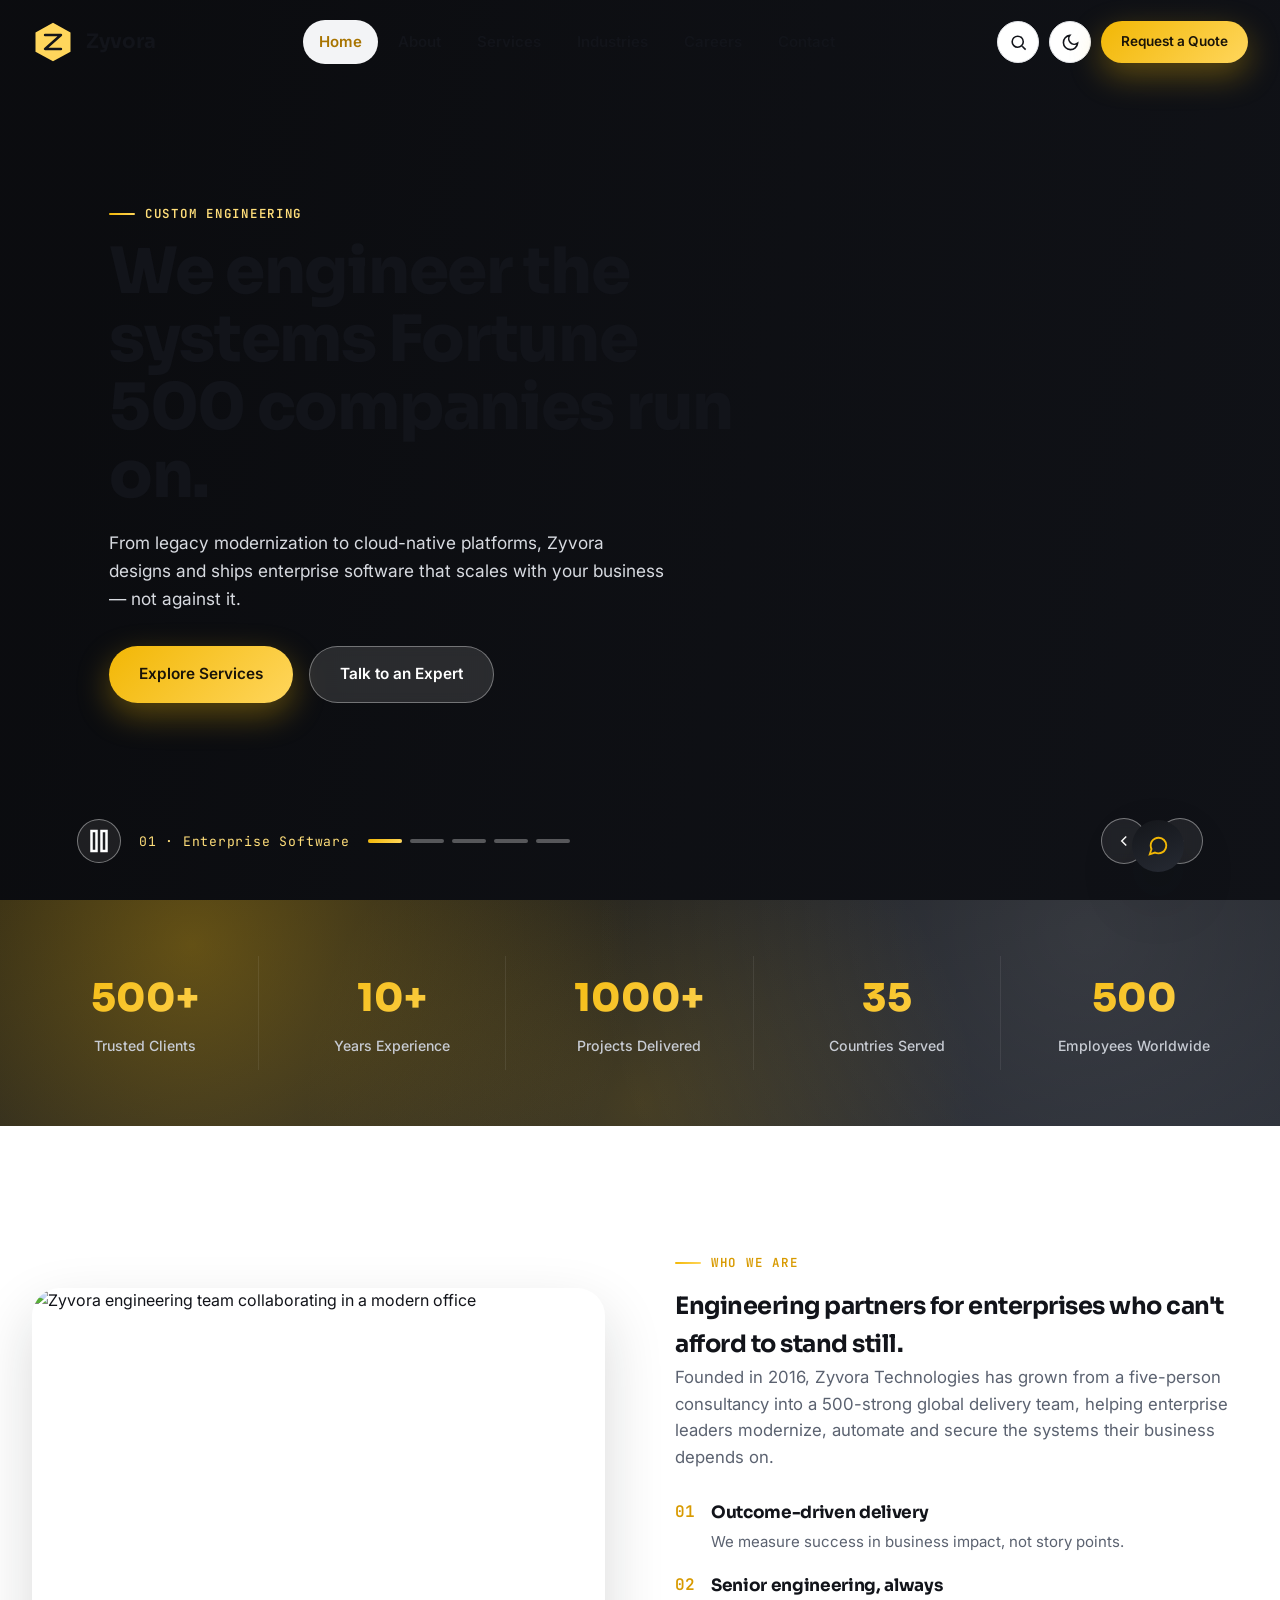
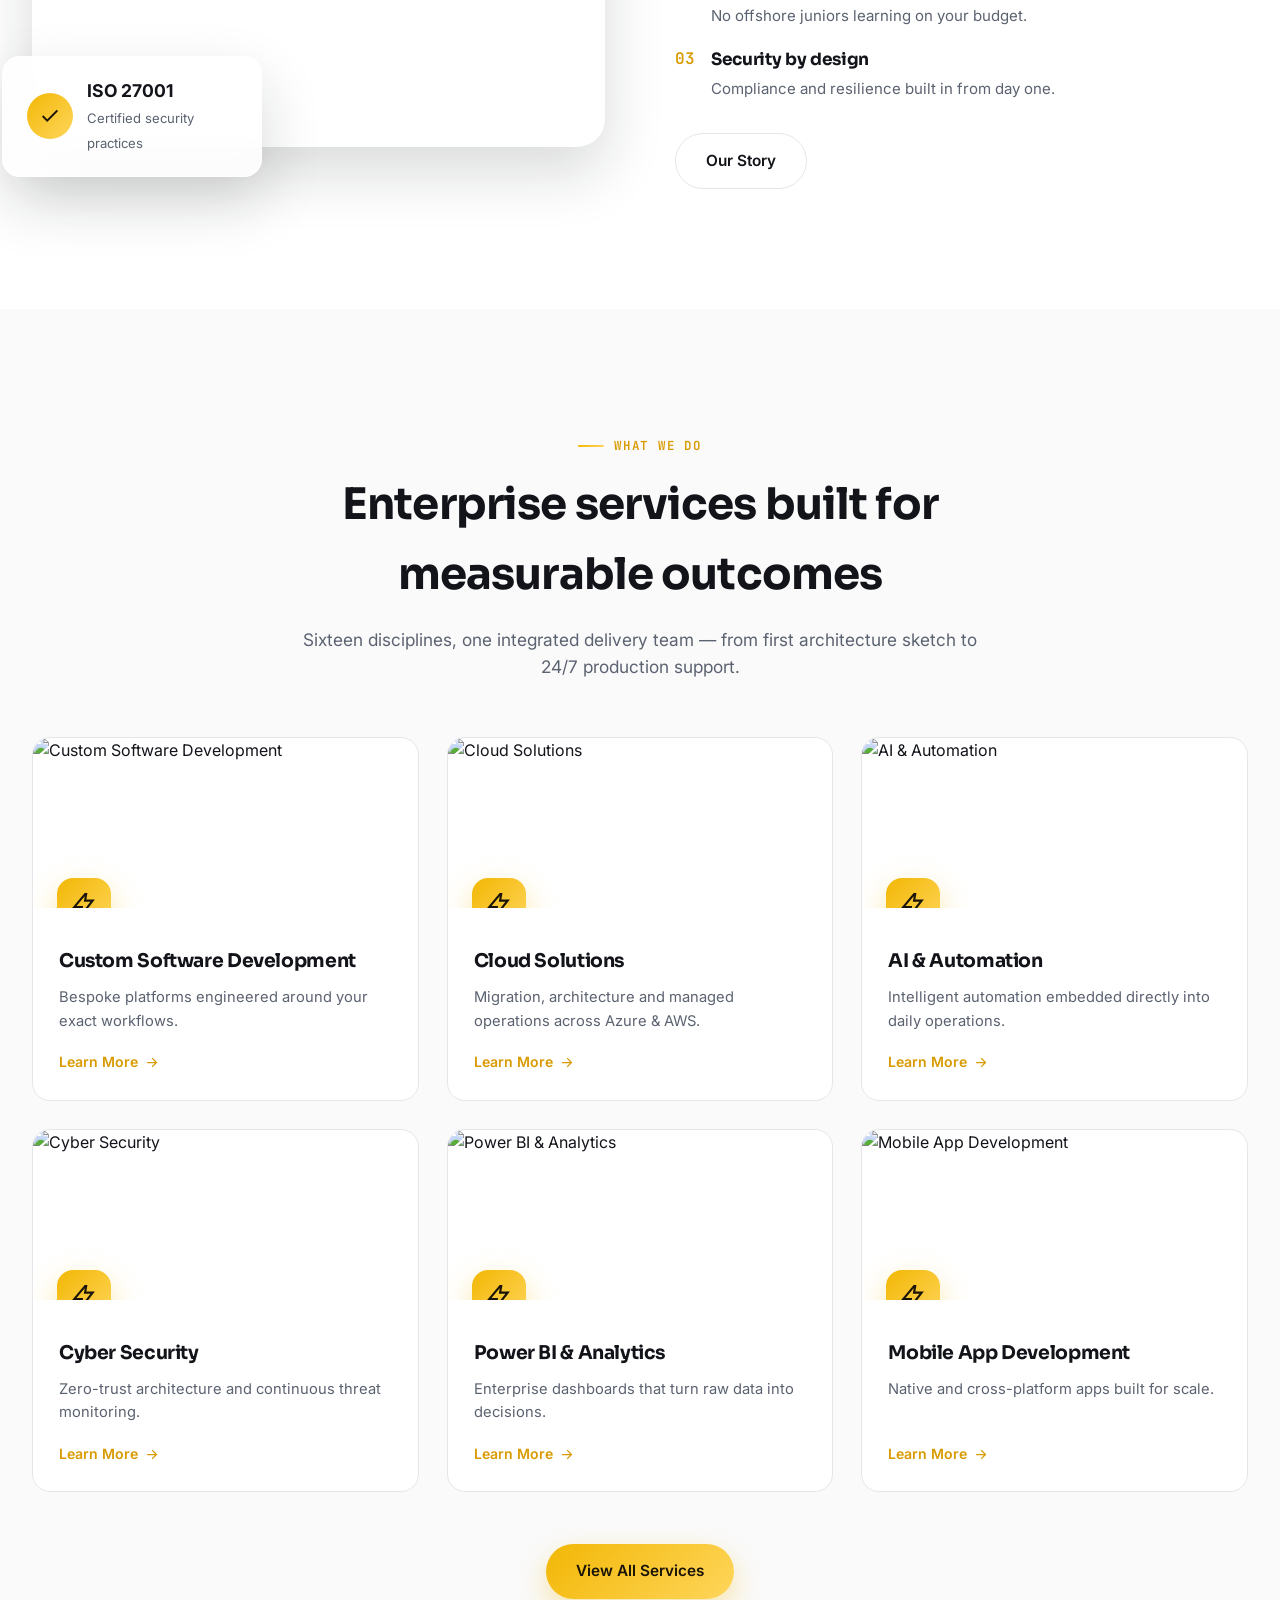
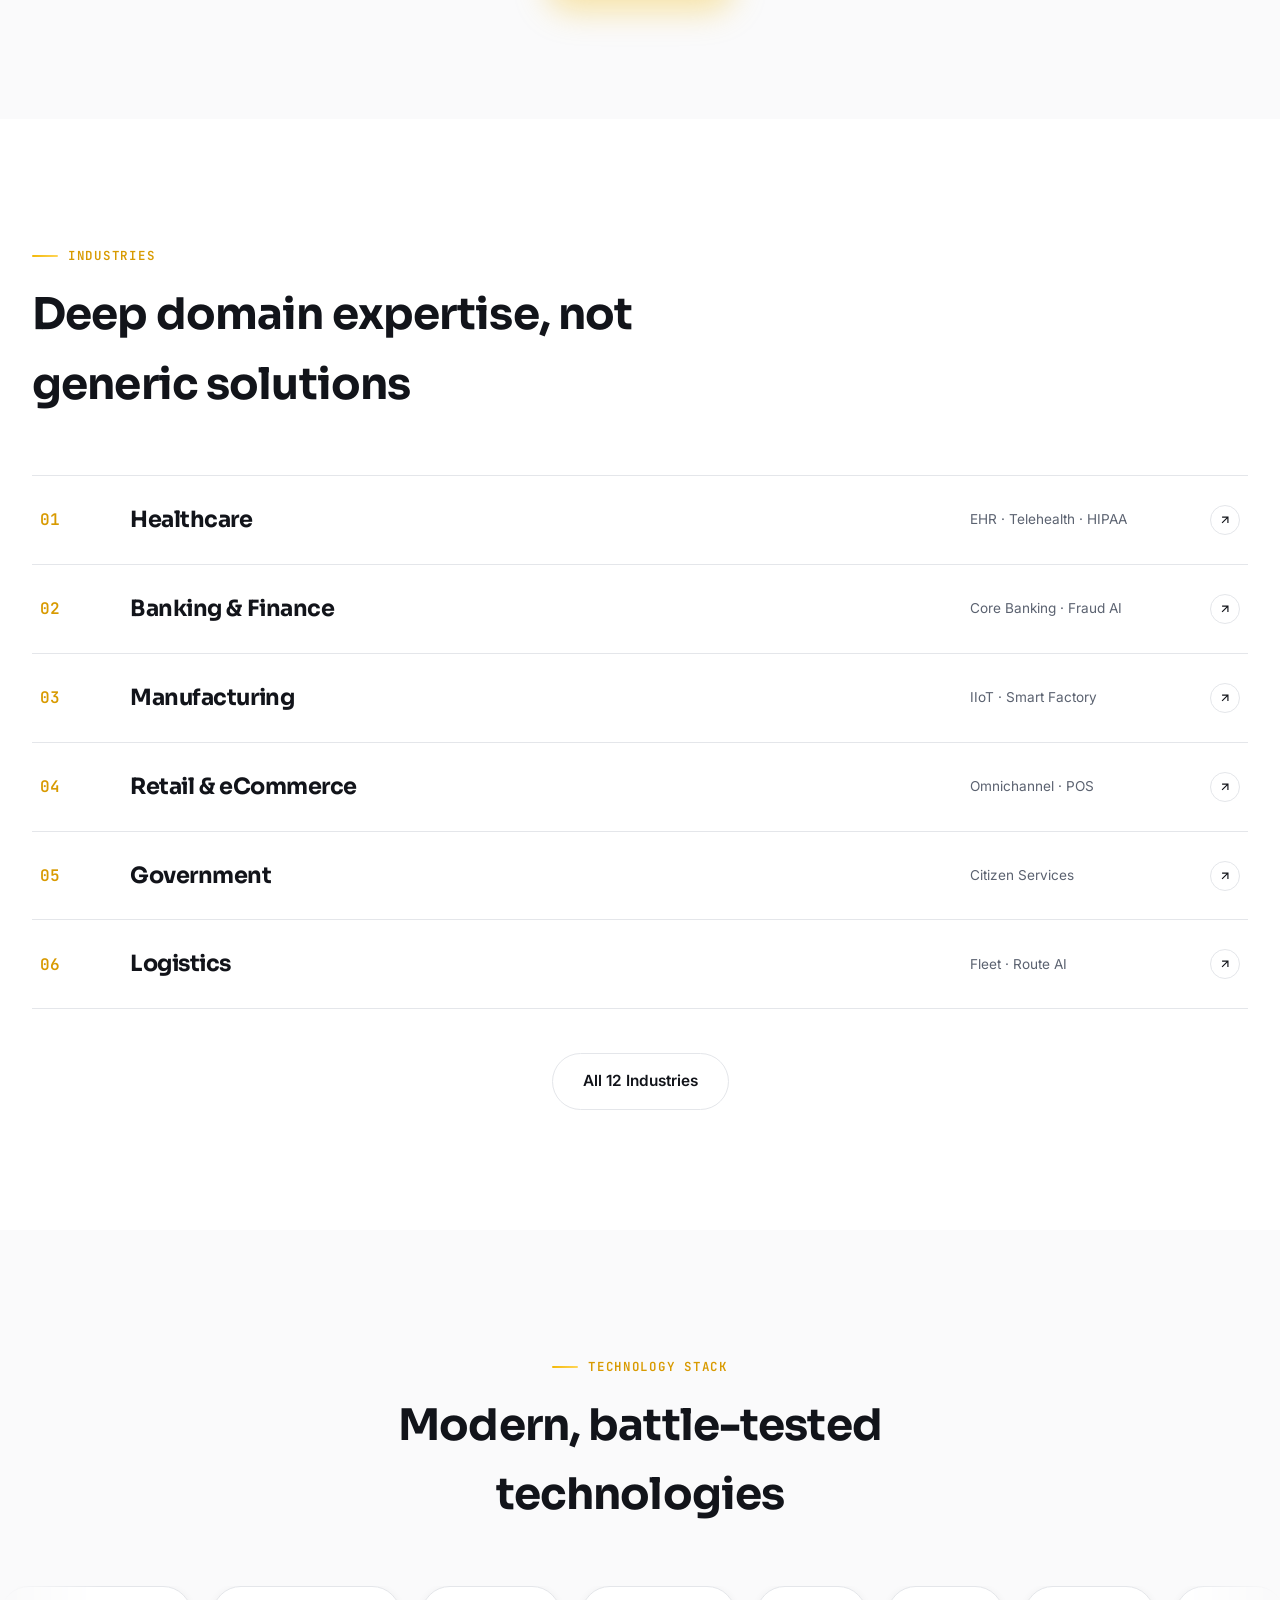
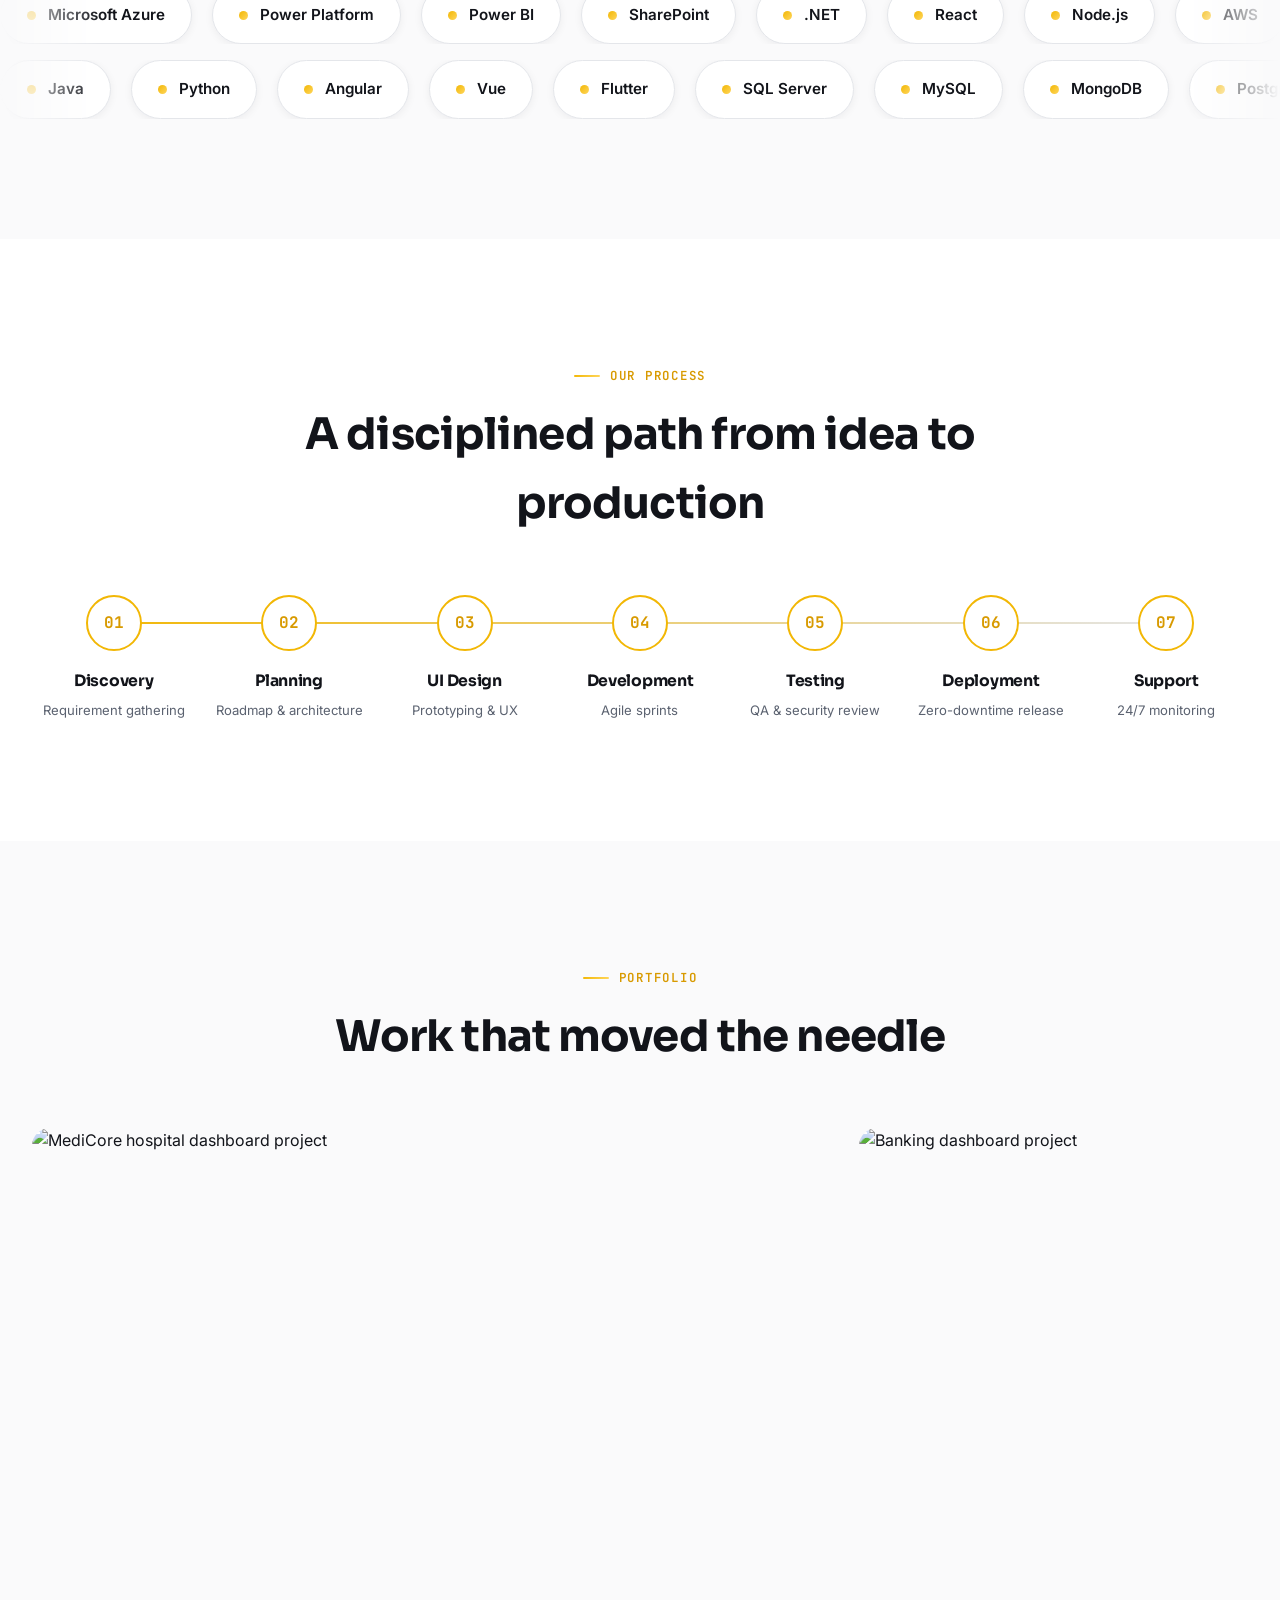
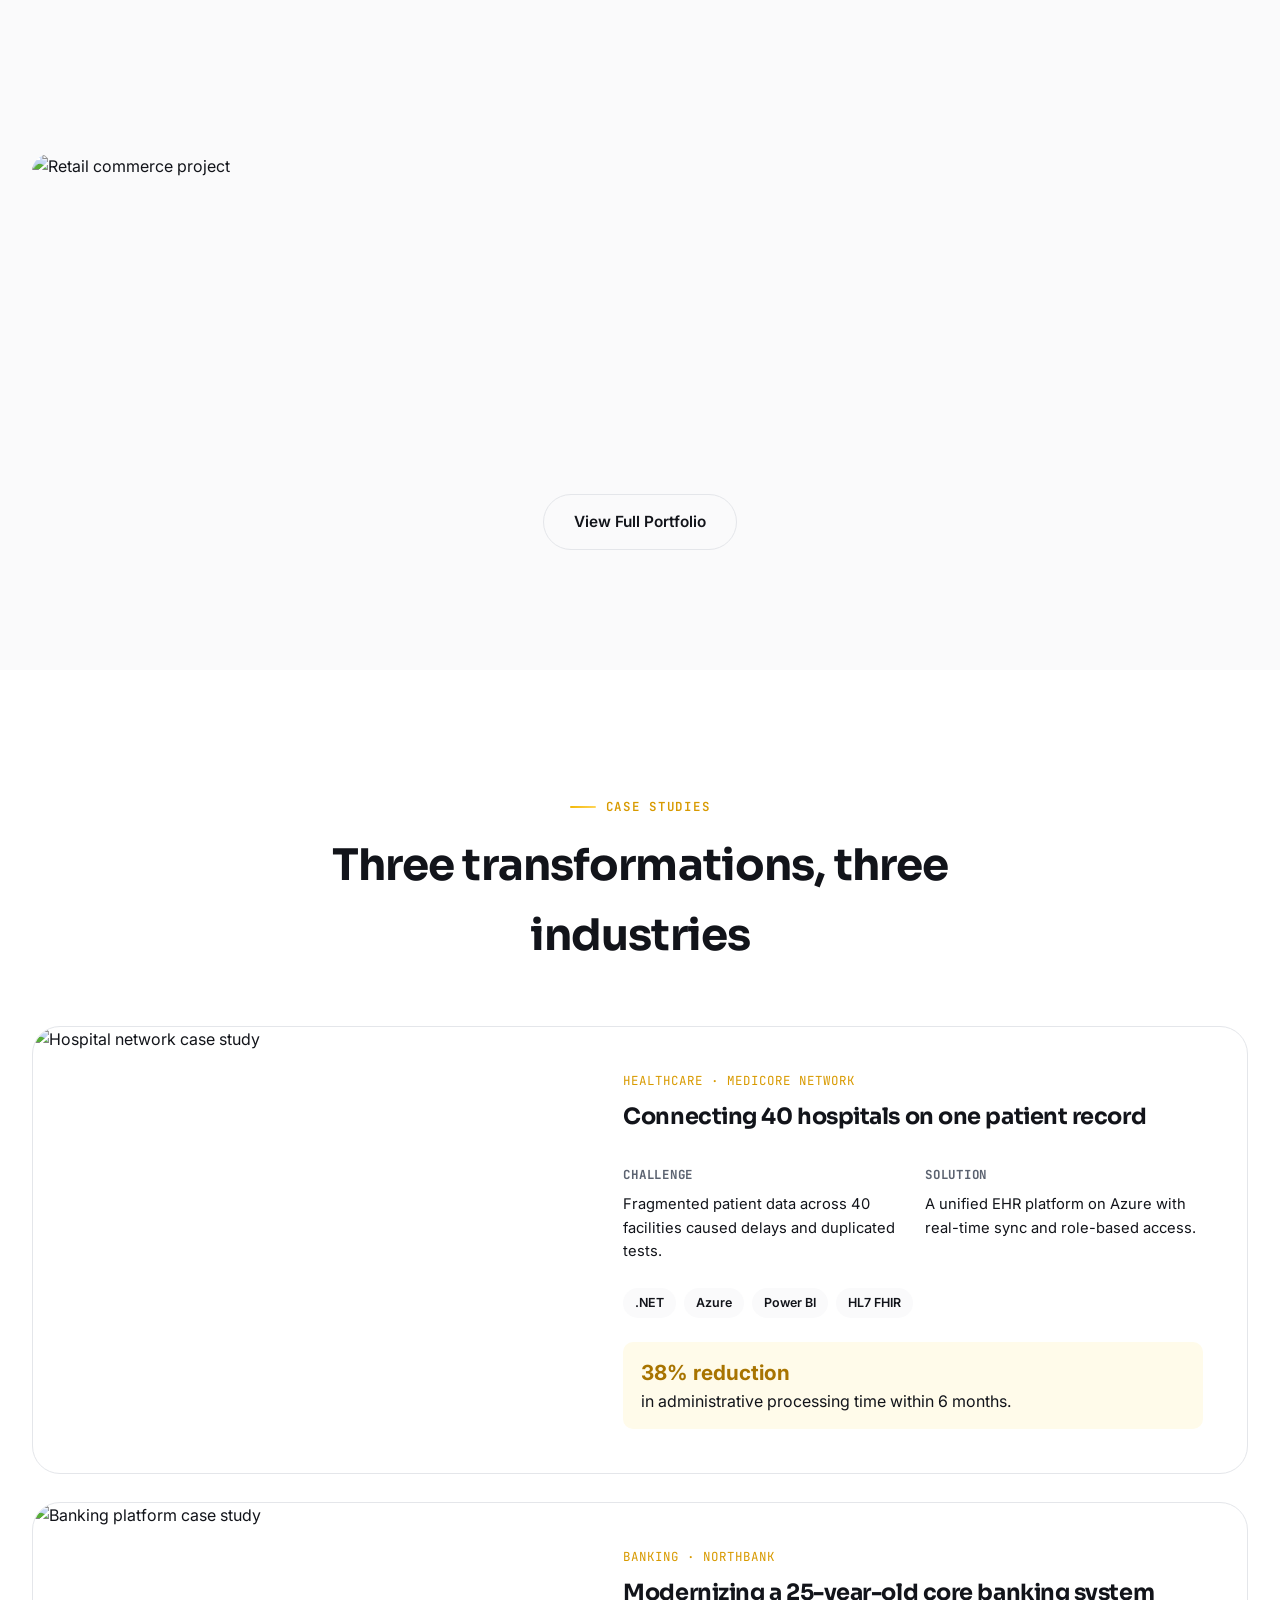
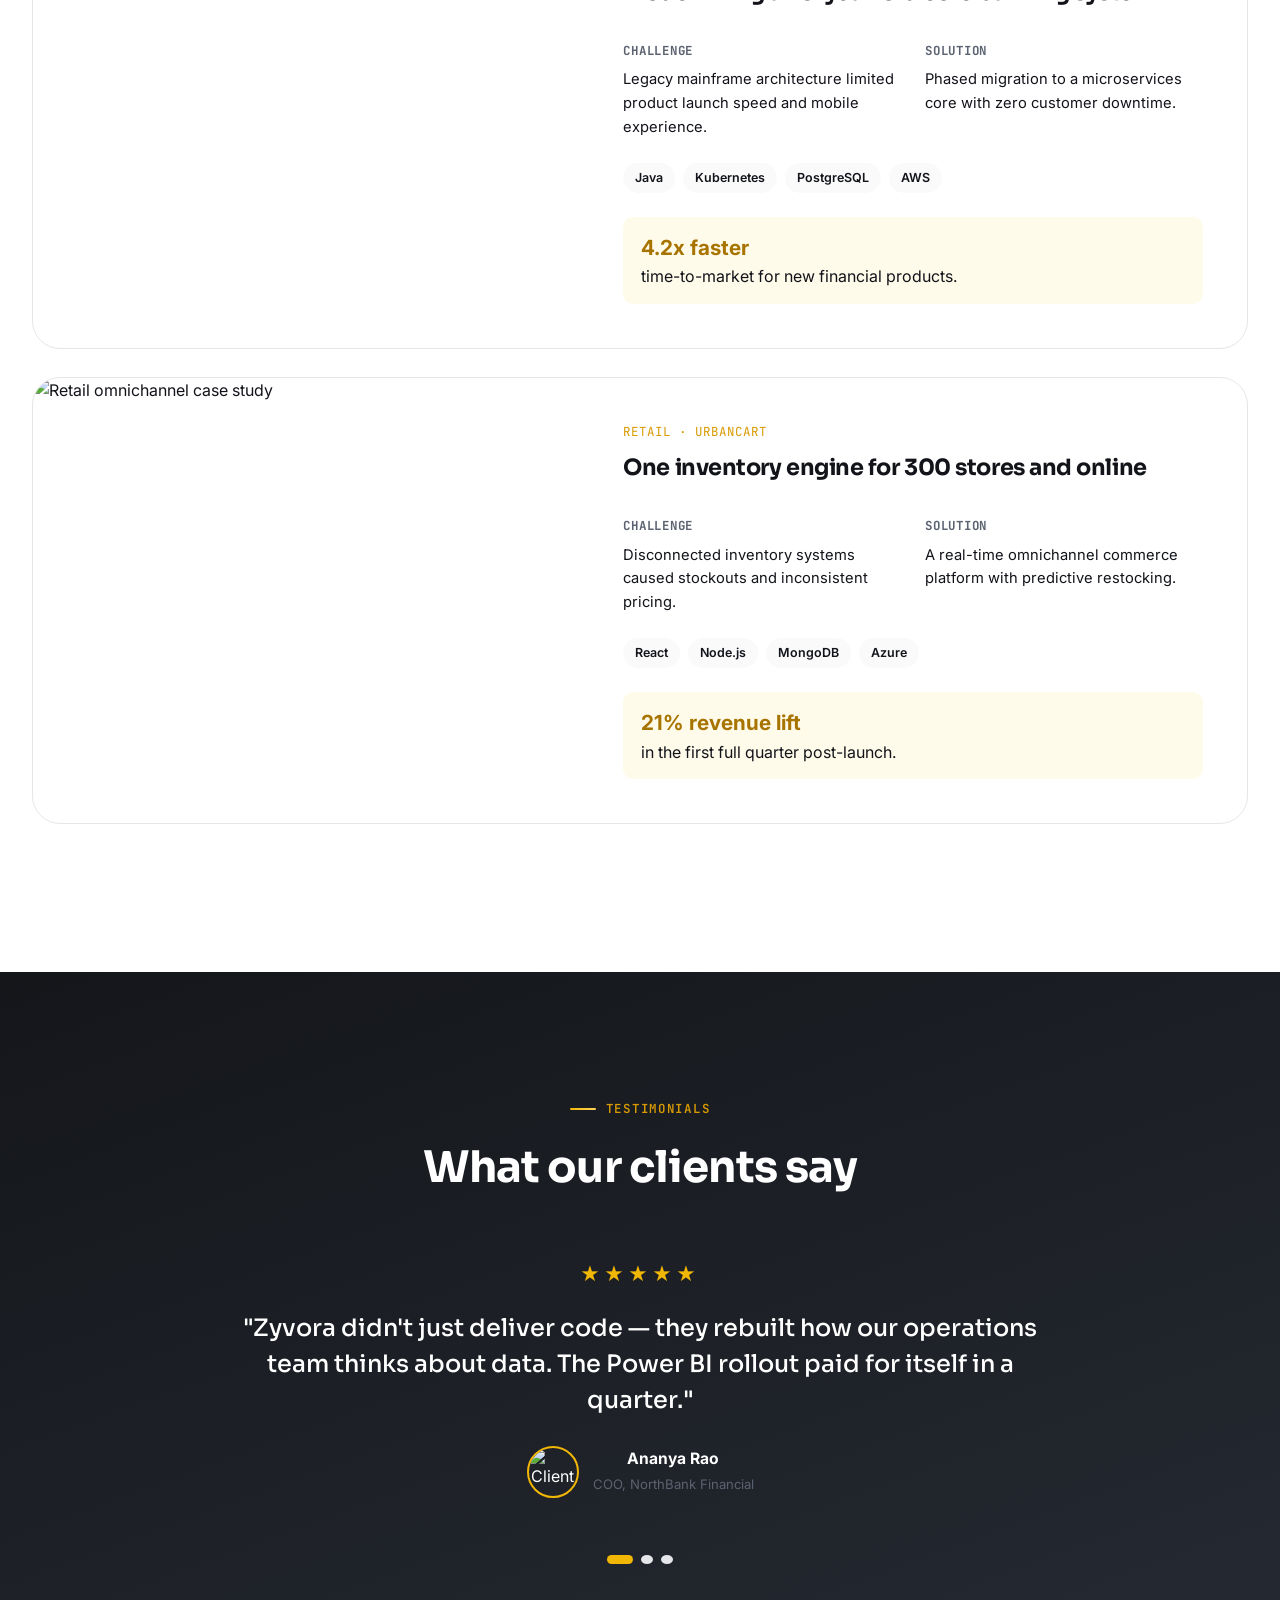
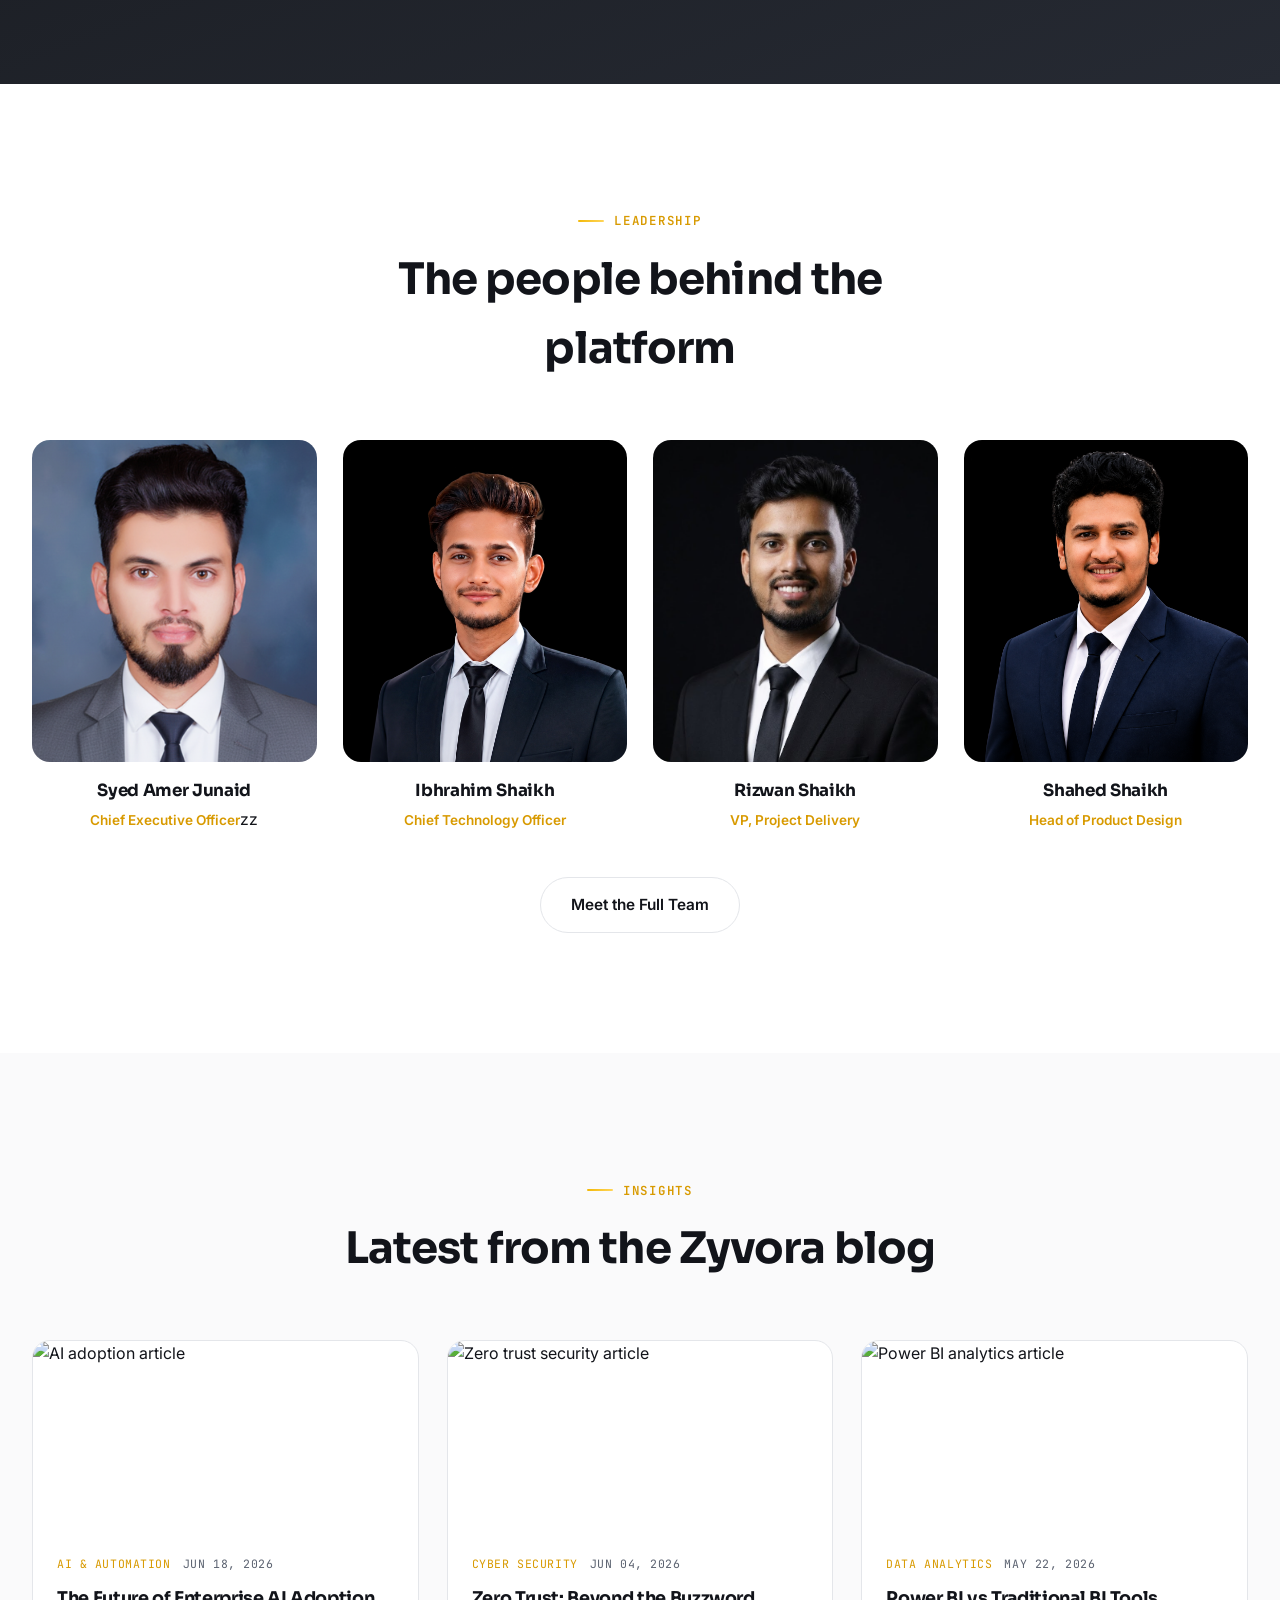
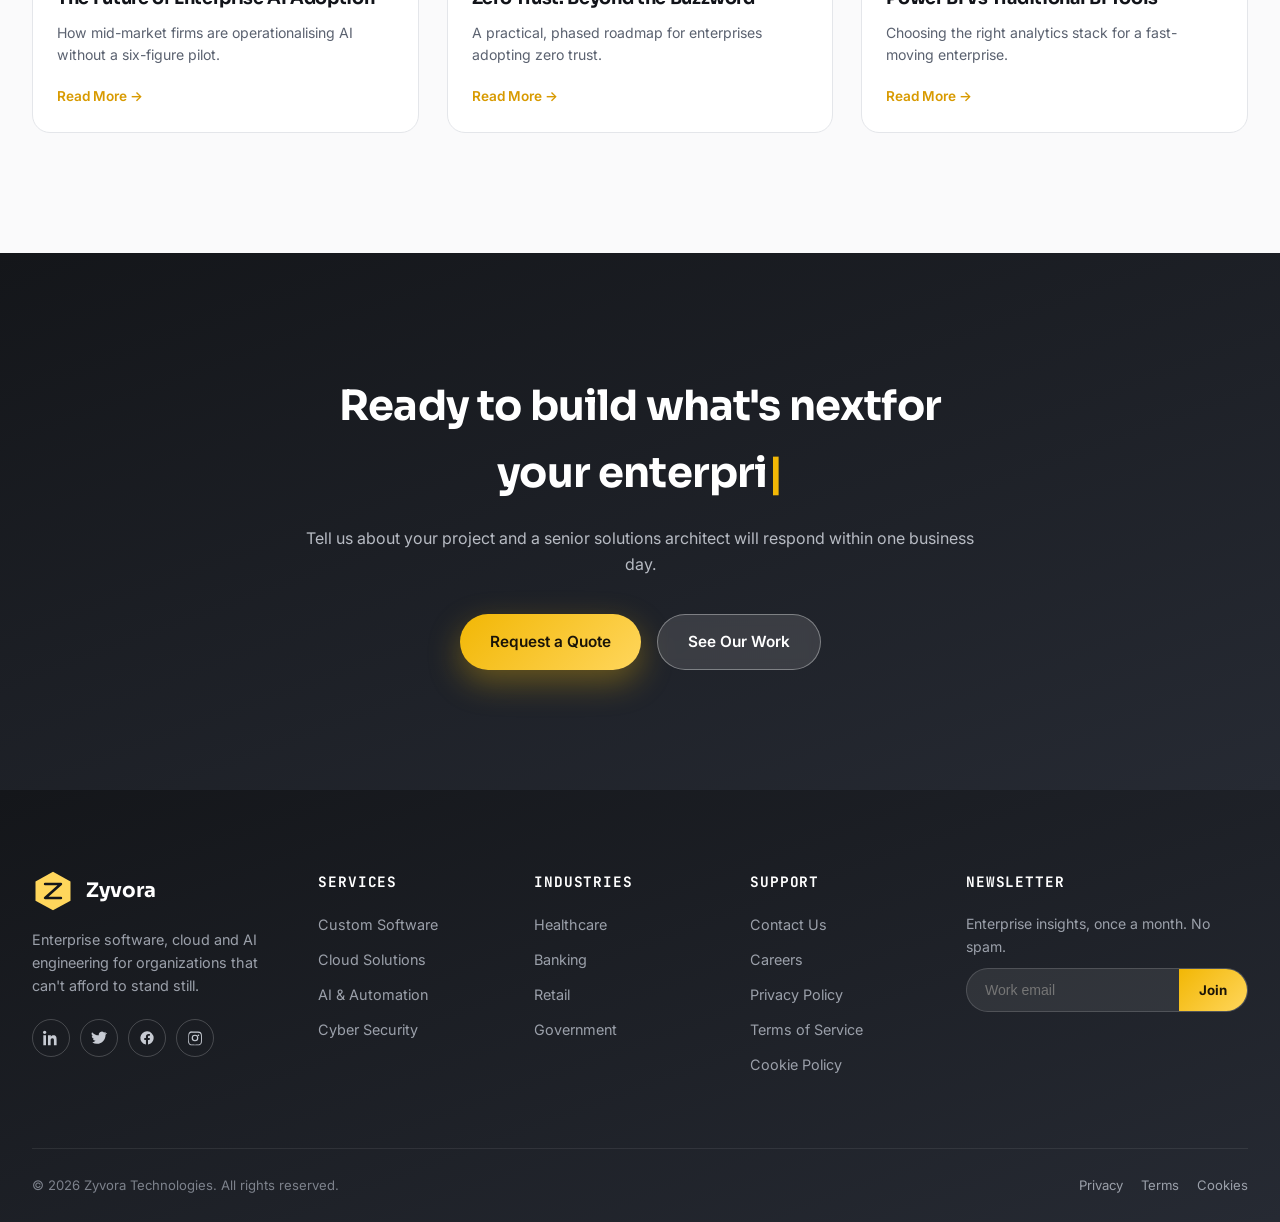
==== commit a7fdfcb6: "changed logo and name to Zyvora" ====
--- a/index.html
+++ b/index.html
@@ -3,10 +3,10 @@
 <head>
 <meta charset="UTF-8">
 <meta name="viewport" content="width=device-width, initial-scale=1.0">
-<title>TechNova Solutions | Enterprise Software, Cloud &amp; AI Engineering</title>
-<meta name="description" content="TechNova Solutions is a global enterprise IT partner delivering custom software, cloud, AI &amp; automation, cyber security and data analytics for Fortune 500 companies across 35 countries.">
-<meta name="keywords" content="enterprise software development, cloud solutions, AI automation, cyber security, Power BI, SharePoint, TechNova Solutions">
-<meta property="og:title" content="TechNova Solutions | Enterprise Software, Cloud & AI Engineering">
+<title>Zyvora Technologies | Enterprise Software, Cloud &amp; AI Engineering</title>
+<meta name="description" content="Zyvora Technologies is a global enterprise IT partner delivering custom software, cloud, AI &amp; automation, cyber security and data analytics for Fortune 500 companies across 35 countries.">
+<meta name="keywords" content="enterprise software development, cloud solutions, AI automation, cyber security, Power BI, SharePoint, Zyvora Technologies">
+<meta property="og:title" content="Zyvora Technologies | Enterprise Software, Cloud & AI Engineering">
 <meta property="og:description" content="Custom software, cloud, AI and cyber security for enterprise leaders in 35 countries.">
 <meta property="og:type" content="website">
 <link rel="icon" type="image/svg+xml" href="assets/favicon.svg">
@@ -30,10 +30,10 @@
     <a href="index.html" class="brand">
       <svg class="mark" viewBox="0 0 48 48" fill="none" aria-hidden="true">
         <polygon points="24,2 44,13 44,35 24,46 4,35 4,13" fill="url(#g1)"/>
-        <path d="M16 32V16l16 16V16" stroke="#14161A" stroke-width="3" stroke-linecap="round" stroke-linejoin="round"/>
+        <path d="M15 16h18L15 32h18" stroke="#14161A" stroke-width="3" stroke-linecap="round" stroke-linejoin="round"/>
         <defs><linearGradient id="g1" x1="4" y1="2" x2="44" y2="46"><stop stop-color="#FFD65C"/><stop offset="1" stop-color="#F2B705"/></linearGradient></defs>
       </svg>
-      <span class="word">TechNova</span>
+      <span class="word">Zyvora</span>
     </a>
 
     <nav class="nav-main" aria-label="Primary">
@@ -79,7 +79,7 @@
     <div class="slide-content">
       <div class="eyebrow">Custom Engineering</div>
       <h1>We engineer the systems Fortune 500 companies run on.</h1>
-      <p>From legacy modernization to cloud-native platforms, TechNova designs and ships enterprise software that scales with your business — not against it.</p>
+      <p>From legacy modernization to cloud-native platforms, Zyvora designs and ships enterprise software that scales with your business — not against it.</p>
       <div class="cta-row">
         <a href="services.html" class="btn btn-primary">Explore Services</a>
         <a href="contact.html" class="btn btn-ghost-light">Talk to an Expert</a>
@@ -118,7 +118,7 @@
       <p>Zero-trust architecture, continuous threat monitoring and compliance frameworks that satisfy the world's most regulated industries.</p>
       <div class="cta-row">
         <a href="services.html#cyber-security" class="btn btn-primary">Cyber Security</a>
-        <a href="about.html" class="btn btn-ghost-light">Why TechNova</a>
+        <a href="about.html" class="btn btn-ghost-light">Why Zyvora</a>
       </div>
     </div>
   </div>
@@ -165,7 +165,7 @@
 <section class="section-pad">
   <div class="container split">
     <div class="split-media reveal-zoom">
-      <img src="https://images.unsplash.com/photo-1522071820081-009f0129c71c?q=80&w=1000&auto=format&fit=crop" alt="TechNova engineering team collaborating in a modern office" loading="lazy">
+      <img src="https://images.unsplash.com/photo-1522071820081-009f0129c71c?q=80&w=1000&auto=format&fit=crop" alt="Zyvora engineering team collaborating in a modern office" loading="lazy">
       <div class="floating-card">
         <div class="ico"><svg viewBox="0 0 24 24" fill="none" stroke="currentColor" stroke-width="2"><path d="M20 6L9 17l-5-5"/></svg></div>
         <div><strong>ISO 27001</strong><span>Certified security practices</span></div>
@@ -174,7 +174,7 @@
     <div class="reveal">
       <div class="eyebrow">Who We Are</div>
       <h2>Engineering partners for enterprises who can't afford to stand still.</h2>
-      <p style="color:var(--text-muted);font-size:1.05rem;">Founded in 2016, TechNova Solutions has grown from a five-person consultancy into a 500-strong global delivery team, helping enterprise leaders modernize, automate and secure the systems their business depends on.</p>
+      <p style="color:var(--text-muted);font-size:1.05rem;">Founded in 2016, Zyvora Technologies has grown from a five-person consultancy into a 500-strong global delivery team, helping enterprise leaders modernize, automate and secure the systems their business depends on.</p>
       <div class="value-list">
         <div class="value-item"><span class="num">01</span><div><h4>Outcome-driven delivery</h4><p>We measure success in business impact, not story points.</p></div></div>
         <div class="value-item"><span class="num">02</span><div><h4>Senior engineering, always</h4><p>No offshore juniors learning on your budget.</p></div></div>
@@ -372,7 +372,7 @@
     <div class="testi-slider">
       <div class="testi-slide active">
         <div class="testi-stars">★★★★★</div>
-        <p>"TechNova didn't just deliver code — they rebuilt how our operations team thinks about data. The Power BI rollout paid for itself in a quarter."</p>
+        <p>"Zyvora didn't just deliver code — they rebuilt how our operations team thinks about data. The Power BI rollout paid for itself in a quarter."</p>
         <div class="testi-profile">
           <img src="https://images.unsplash.com/photo-1560250097-0b93528c311a?q=80&w=200&auto=format&fit=crop" alt="Client portrait" loading="lazy">
           <div><strong>Ananya Rao</strong><span>COO, NorthBank Financial</span></div>
@@ -388,7 +388,7 @@
       </div>
       <div class="testi-slide">
         <div class="testi-stars">★★★★★</div>
-        <p>"Revenue grew 21% the quarter after launch. TechNova's team felt like an extension of ours, not an outsourced vendor."</p>
+        <p>"Revenue grew 21% the quarter after launch. Zyvora's team felt like an extension of ours, not an outsourced vendor."</p>
         <div class="testi-profile">
           <img src="https://images.unsplash.com/photo-1519085360753-af0119f7cbe7?q=80&w=200&auto=format&fit=crop" alt="Client portrait" loading="lazy">
           <div><strong>Priya Menon</strong><span>VP Digital, UrbanCart Retail</span></div>
@@ -428,7 +428,7 @@
 <!-- ============ BLOG ============ -->
 <section class="section-pad bg-surface">
   <div class="container">
-    <div class="section-head center"><div class="eyebrow">Insights</div><h2>Latest from the TechNova blog</h2></div>
+    <div class="section-head center"><div class="eyebrow">Insights</div><h2>Latest from the Zyvora blog</h2></div>
     <div class="blog-grid">
       <a class="blog-card" href="blog.html#ai-adoption">
         <div class="thumb"><img src="https://images.unsplash.com/photo-1620712943543-bcc4688e7485?q=80&w=700&auto=format&fit=crop" alt="AI adoption article" loading="lazy"></div>
@@ -464,8 +464,8 @@
     <div class="footer-top">
       <div class="footer-brand">
         <a href="index.html" class="brand">
-          <svg class="mark" viewBox="0 0 48 48" fill="none" aria-hidden="true"><polygon points="24,2 44,13 44,35 24,46 4,35 4,13" fill="url(#g2)"/><path d="M16 32V16l16 16V16" stroke="#14161A" stroke-width="3" stroke-linecap="round" stroke-linejoin="round"/><defs><linearGradient id="g2" x1="4" y1="2" x2="44" y2="46"><stop stop-color="#FFD65C"/><stop offset="1" stop-color="#F2B705"/></linearGradient></defs></svg>
-          <span>TechNova</span>
+          <svg class="mark" viewBox="0 0 48 48" fill="none" aria-hidden="true"><polygon points="24,2 44,13 44,35 24,46 4,35 4,13" fill="url(#g2)"/><path d="M15 16h18L15 32h18" stroke="#14161A" stroke-width="3" stroke-linecap="round" stroke-linejoin="round"/><defs><linearGradient id="g2" x1="4" y1="2" x2="44" y2="46"><stop stop-color="#FFD65C"/><stop offset="1" stop-color="#F2B705"/></linearGradient></defs></svg>
+          <span>Zyvora</span>
         </a>
         <p>Enterprise software, cloud and AI engineering for organizations that can't afford to stand still.</p>
         <div class="social-row">
@@ -503,7 +503,7 @@
       </div>
     </div>
     <div class="footer-bottom">
-      <span>© 2026 TechNova Solutions. All rights reserved.</span>
+      <span>© 2026 Zyvora Technologies. All rights reserved.</span>
       <div>
         <a href="privacy.html">Privacy</a><a href="terms.html">Terms</a><a href="cookies.html">Cookies</a>
       </div>
@@ -517,7 +517,7 @@
 
 <div class="chat-widget">
   <div class="chat-panel">
-    <div class="chat-head"><strong>TechNova Support</strong><span>Typically replies in a few minutes</span></div>
+    <div class="chat-head"><strong>Zyvora Support</strong><span>Typically replies in a few minutes</span></div>
     <div class="chat-body">
       <div class="chat-bubble">👋 Hi! Have a project in mind? Tell us a bit about it and our team will follow up.</div>
     </div>
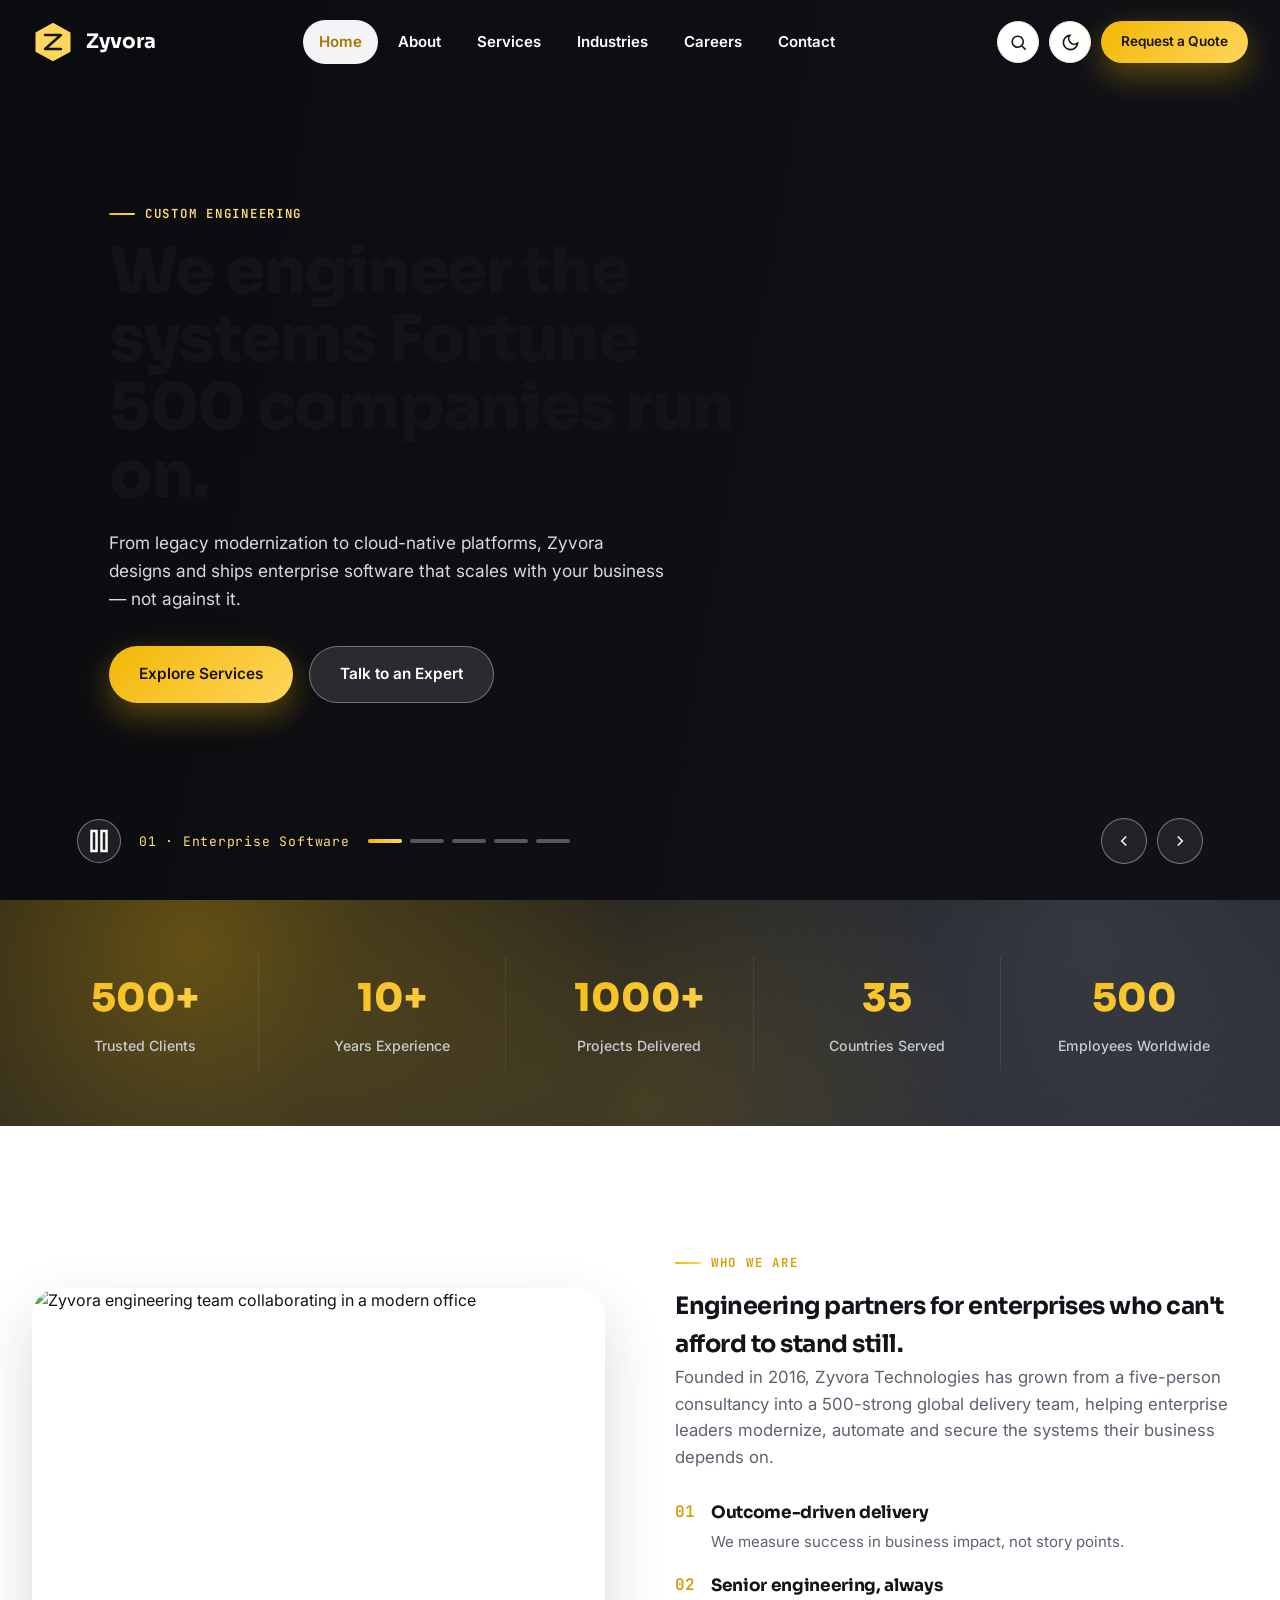
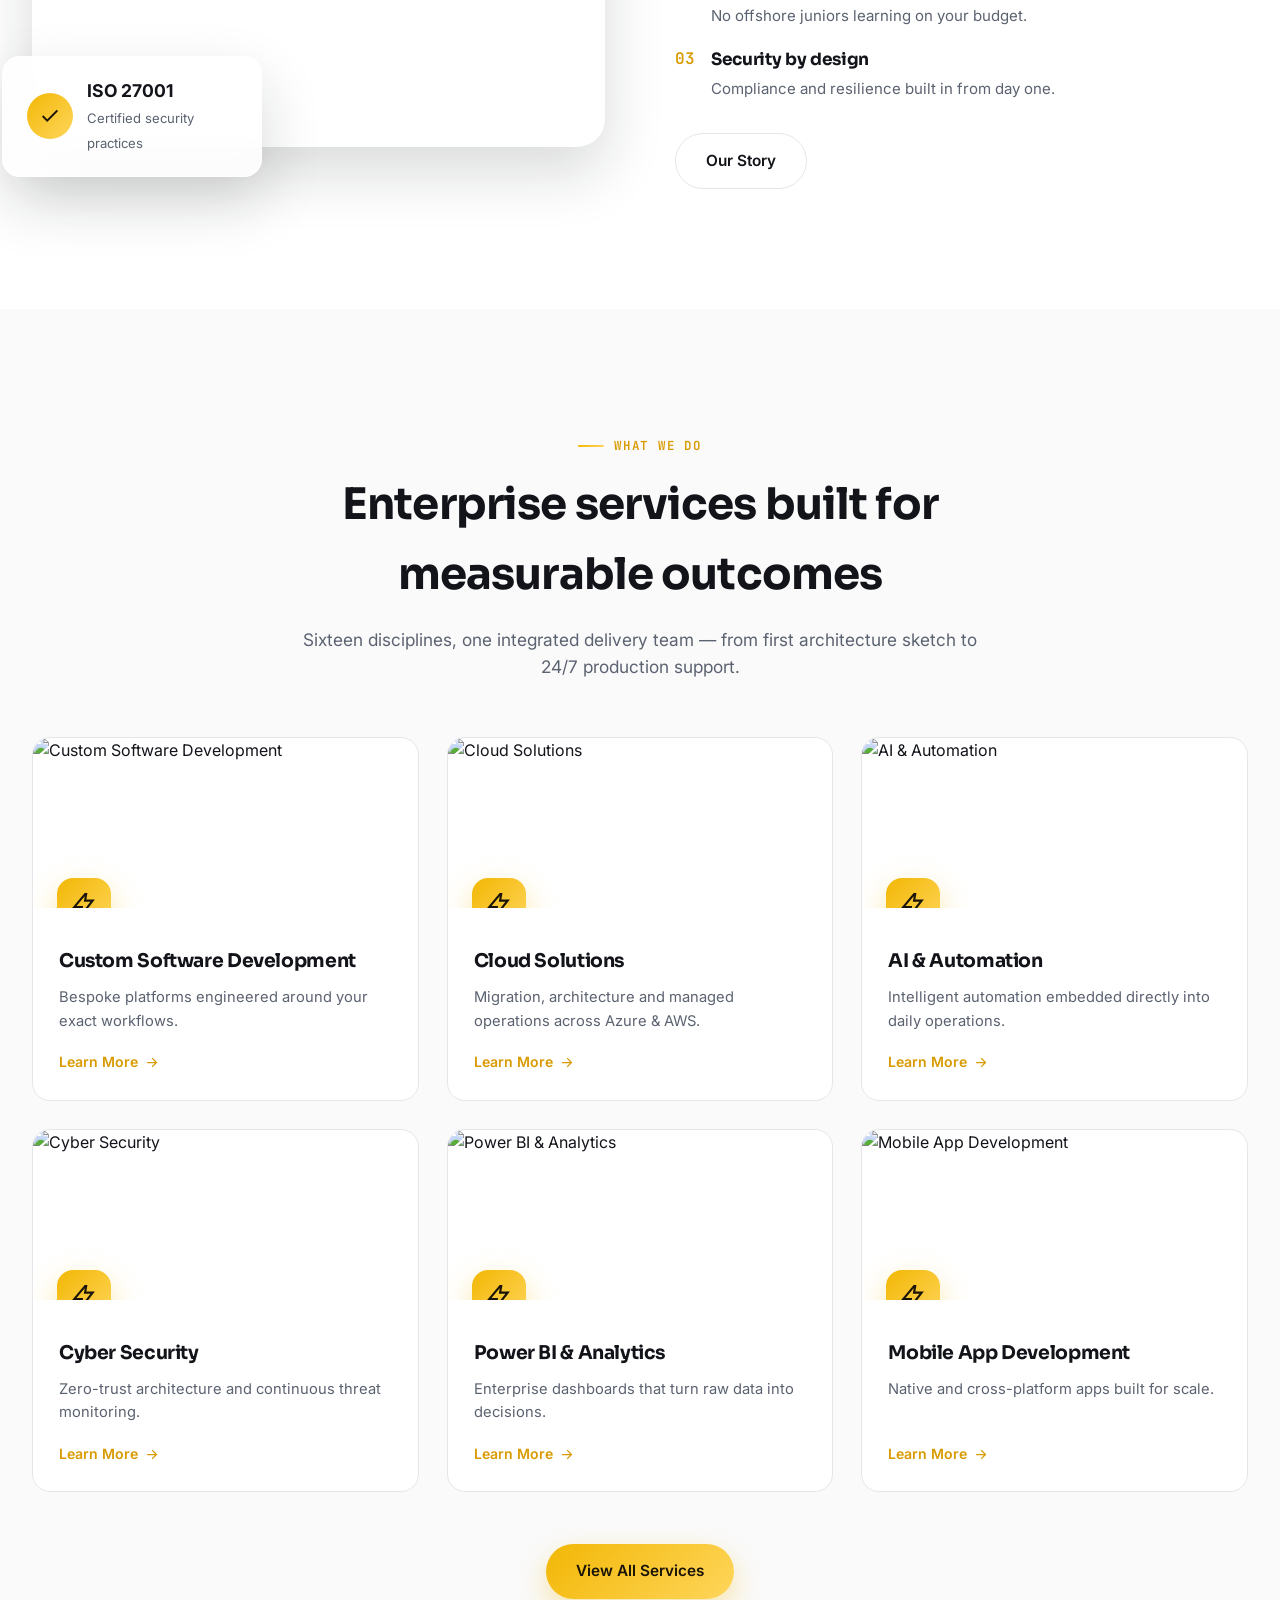
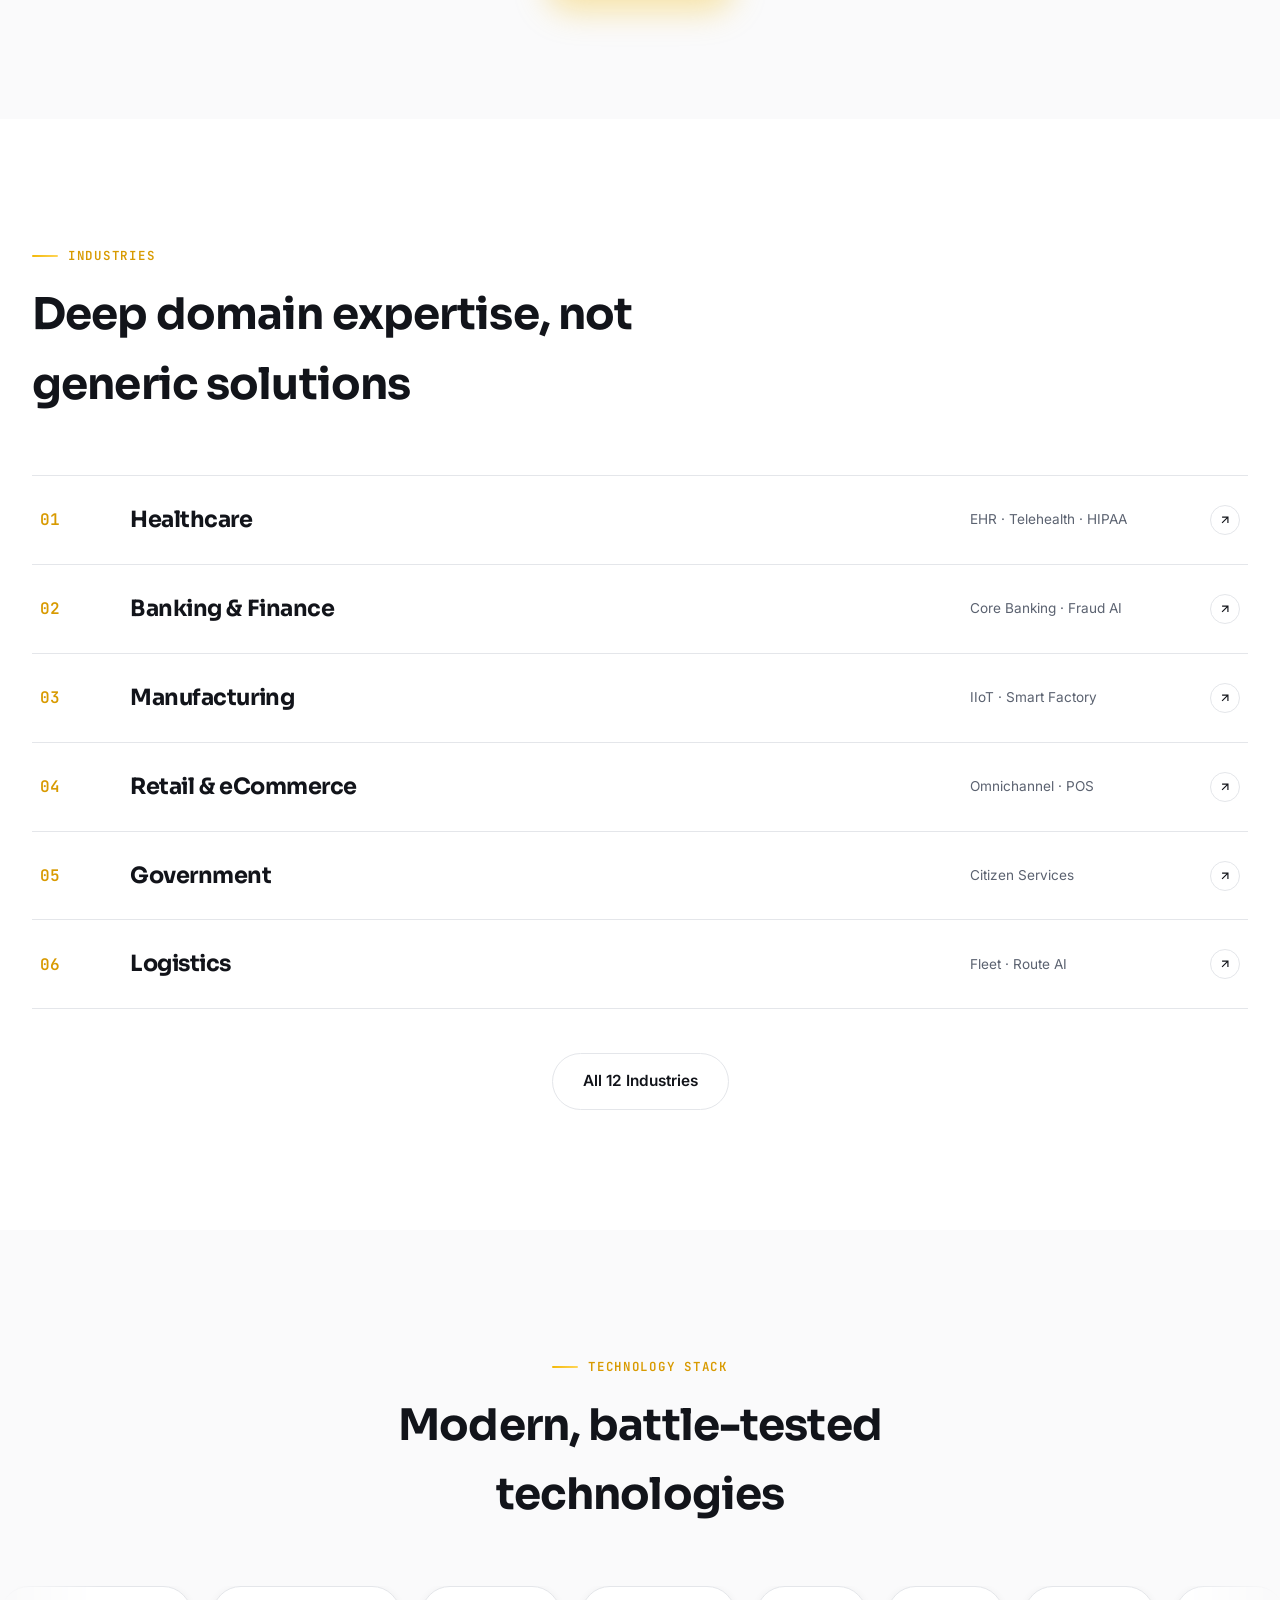
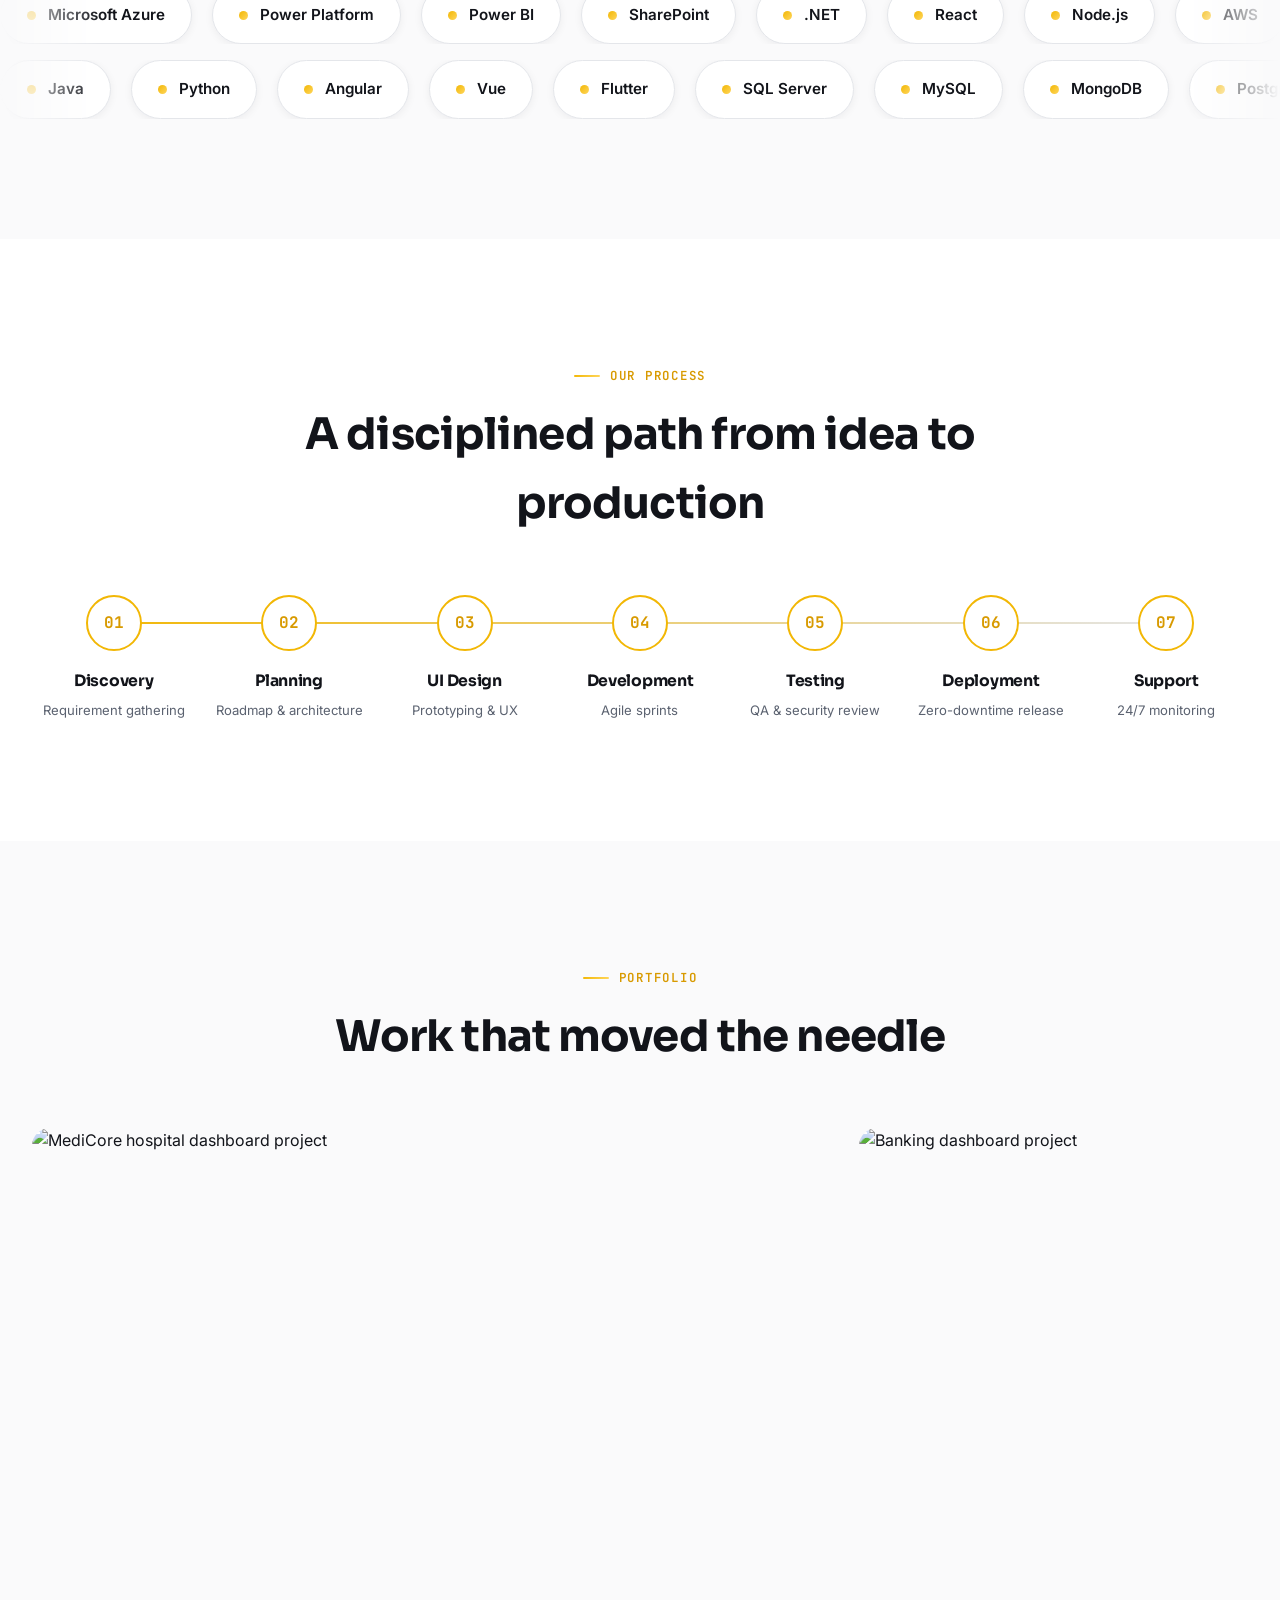
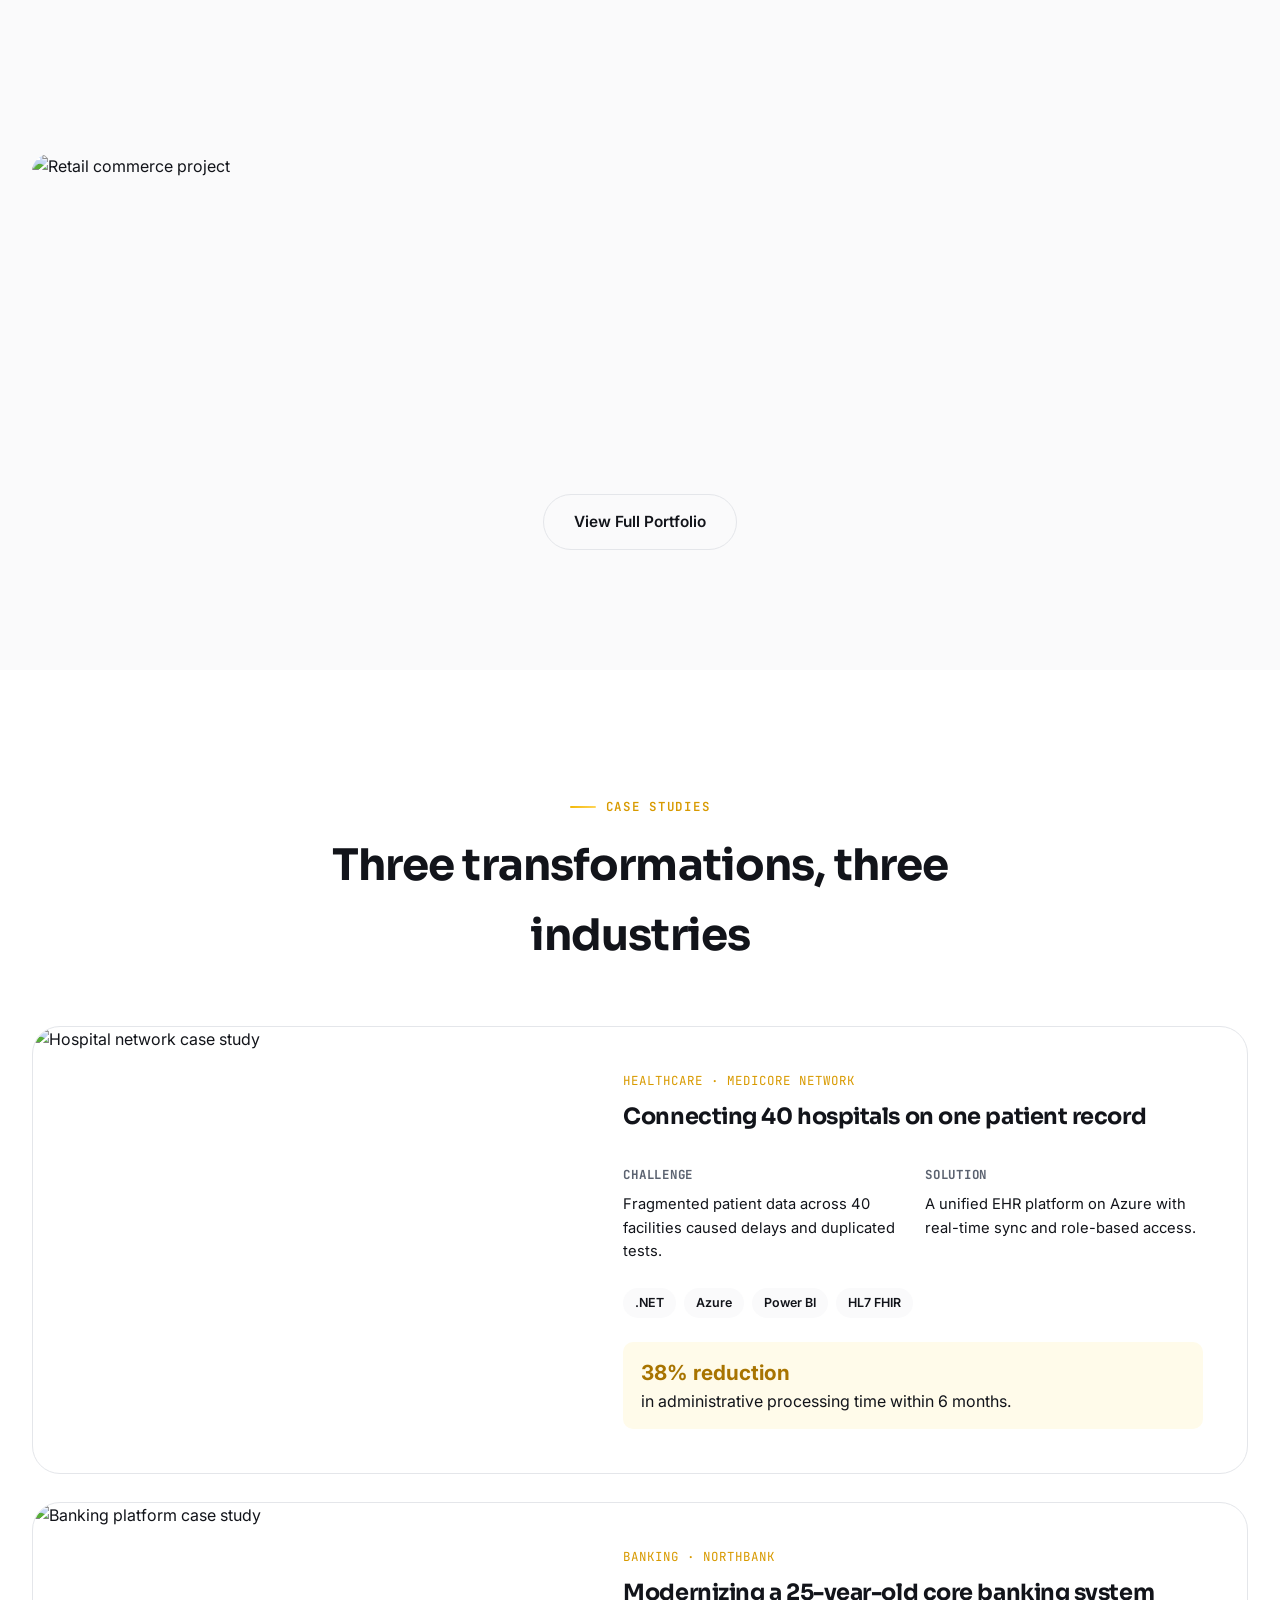
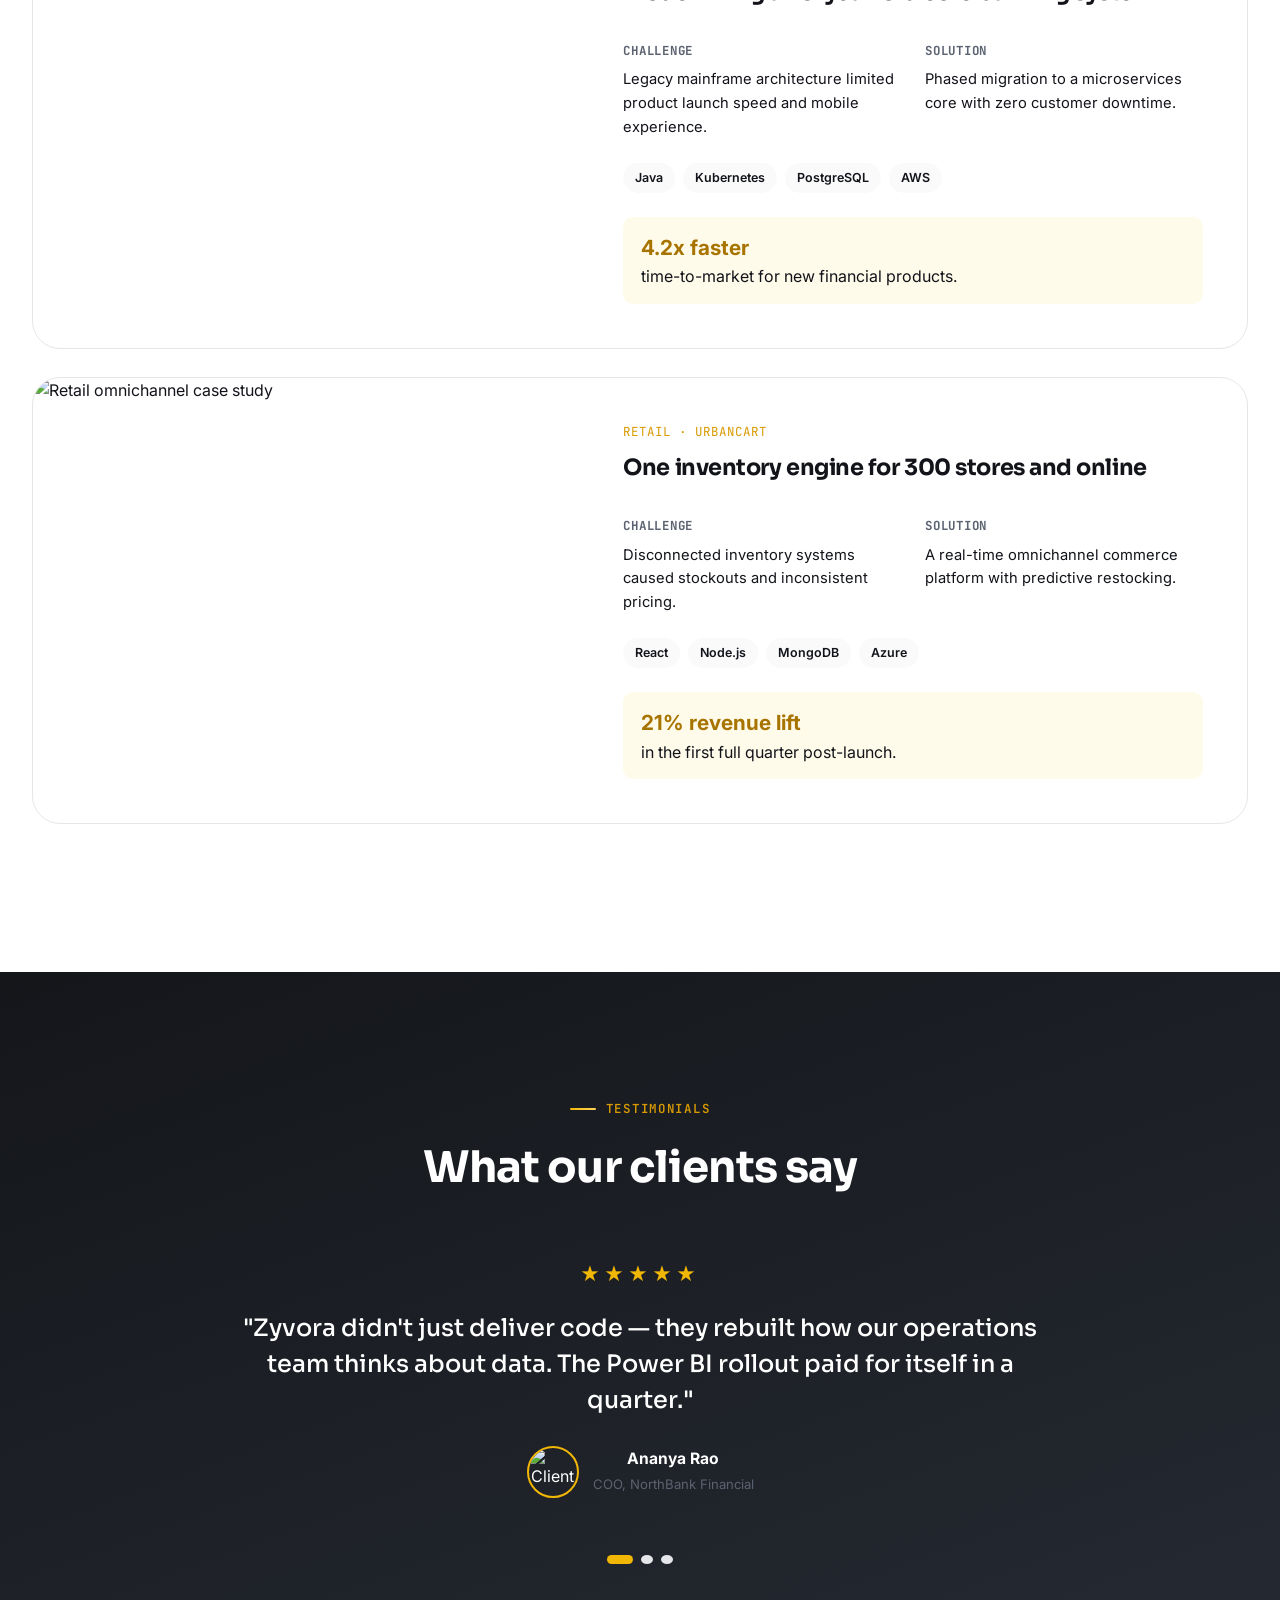
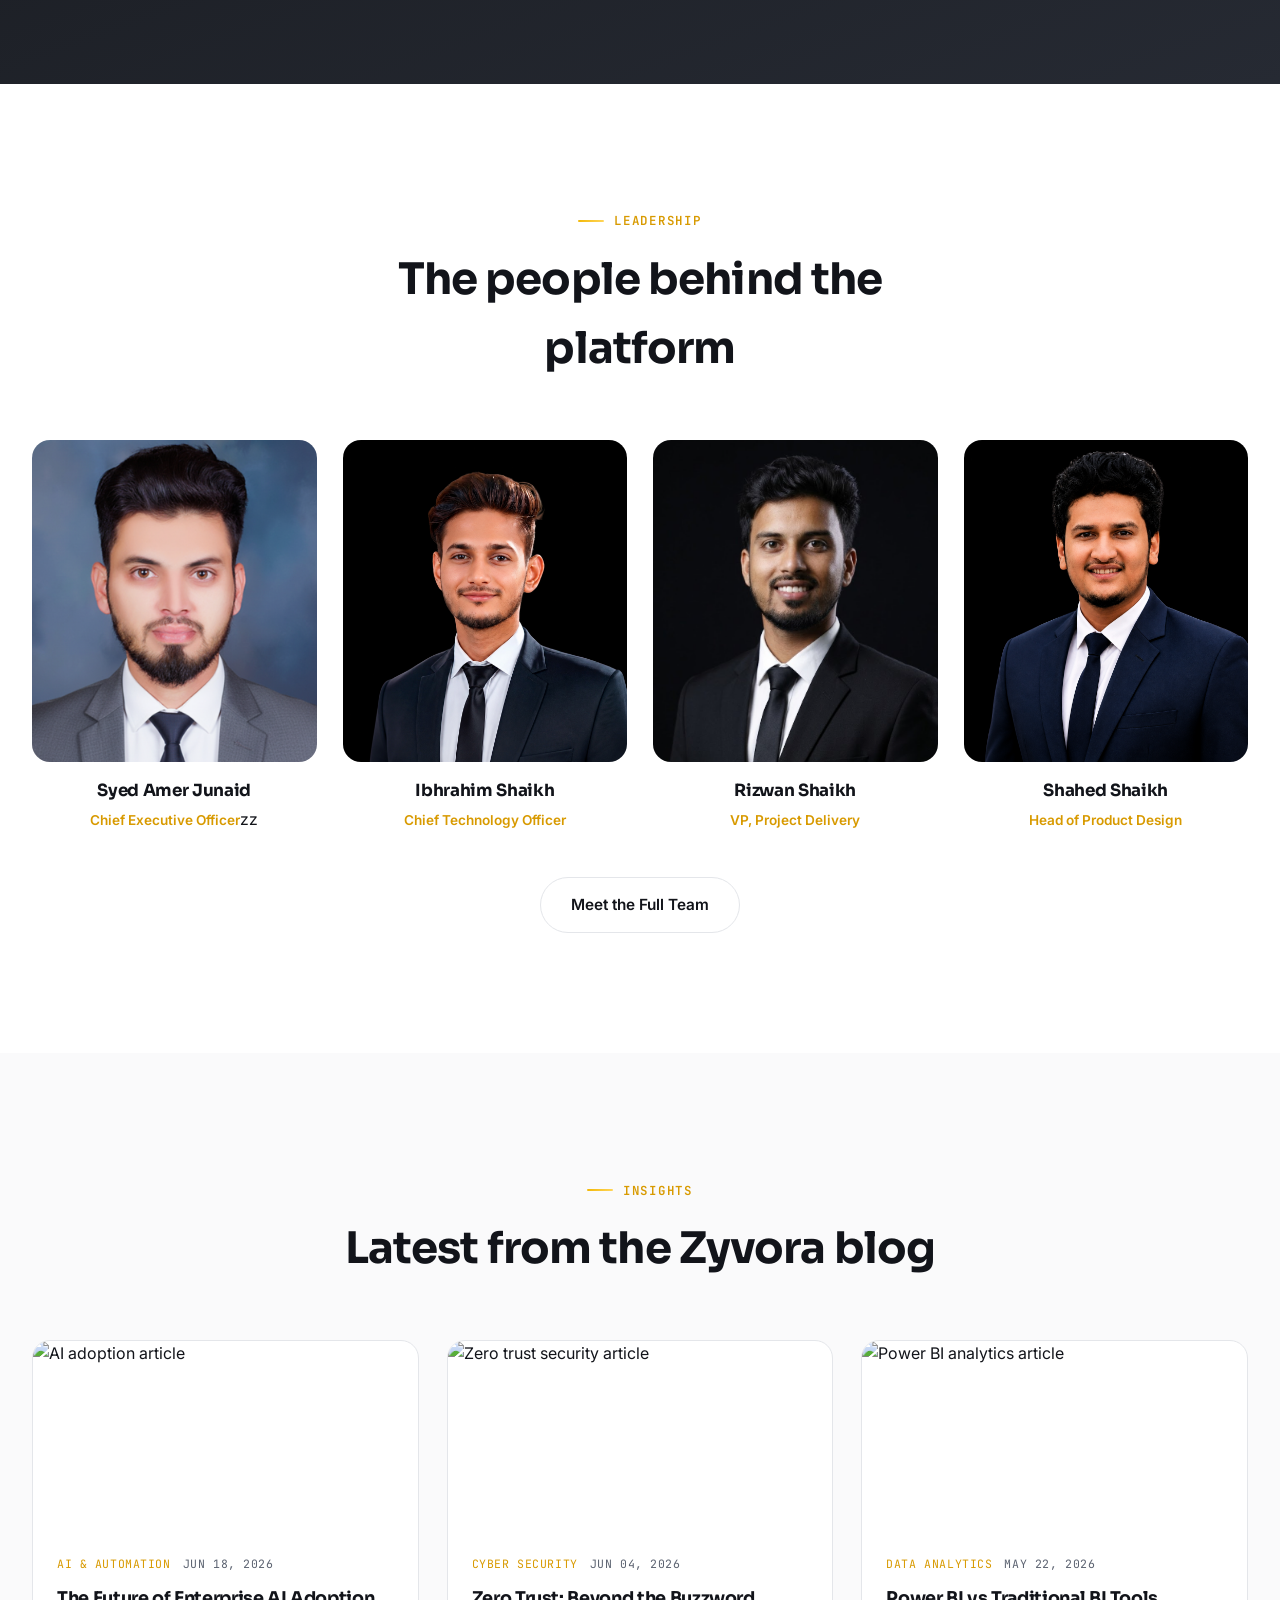
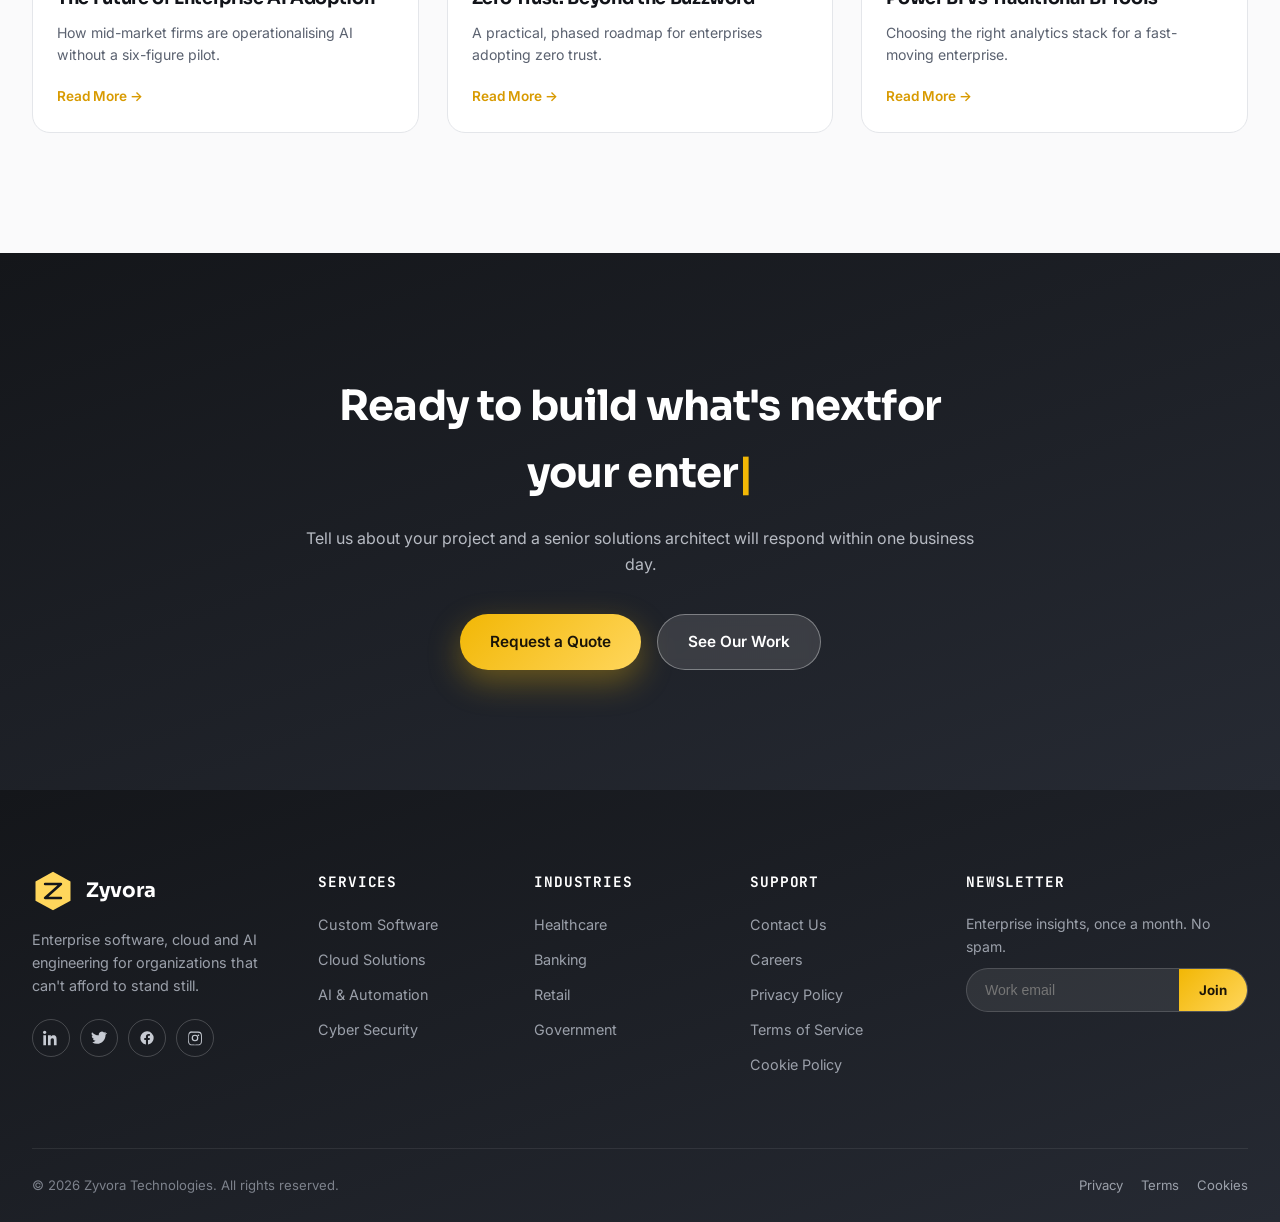
==== commit 440114d7: "disabled the chat part" ====
--- a/index.html
+++ b/index.html
@@ -515,7 +515,7 @@
   <svg viewBox="0 0 24 24" fill="none" stroke="currentColor" stroke-width="2"><path d="M12 19V5M5 12l7-7 7 7"/></svg>
 </button>
 
-<div class="chat-widget">
+<!-- <div class="chat-widget">
   <div class="chat-panel">
     <div class="chat-head"><strong>Zyvora Support</strong><span>Typically replies in a few minutes</span></div>
     <div class="chat-body">
@@ -529,7 +529,7 @@
   <button class="chat-toggle" aria-label="Open live chat">
     <svg viewBox="0 0 24 24" fill="none" stroke="currentColor" stroke-width="2"><path d="M21 11.5a8.38 8.38 0 01-.9 3.8 8.5 8.5 0 01-7.6 4.7 8.38 8.38 0 01-3.8-.9L3 21l1.9-5.7a8.38 8.38 0 01-.9-3.8 8.5 8.5 0 014.7-7.6 8.38 8.38 0 013.8-.9h.5a8.48 8.48 0 018 8v.5z"/></svg>
   </button>
-</div>
+</div> -->
 
 <script src="js/main.js"></script>
 <script>
--- a/css/style.css
+++ b/css/style.css
@@ -168,6 +168,31 @@
   position:relative; transition:color .25s, background .25s;
 }
 .nav-main a:hover, .nav-main a.active{ background:var(--gray-100); color:var(--gold-700); }
+
+/* ===================================newly added for header ===========================*/
+
+/* Keep header text readable while it's transparent over the dark hero image */
+.site-header:not(.scrolled) .brand .word {
+  color: #fff;
+}
+
+.site-header:not(.scrolled) .nav-main a {
+  color: #fff;
+}
+
+.site-header:not(.scrolled) .nav-main a:hover {
+  background: rgba(255, 255, 255, .16);
+  color: #fff;
+}
+
+.site-header:not(.scrolled) .nav-main a.active {
+  background: var(--gray-100);
+  color: var(--gold-700);
+}
+
+/* -------------------------------------------------------------------- */
+
+
 [data-theme="dark"] .nav-main a:hover, [data-theme="dark"] .nav-main a.active{ background:var(--gray-800); color:var(--gold-300); }
 
 .header-actions{ display:flex; align-items:center; gap:10px; }
